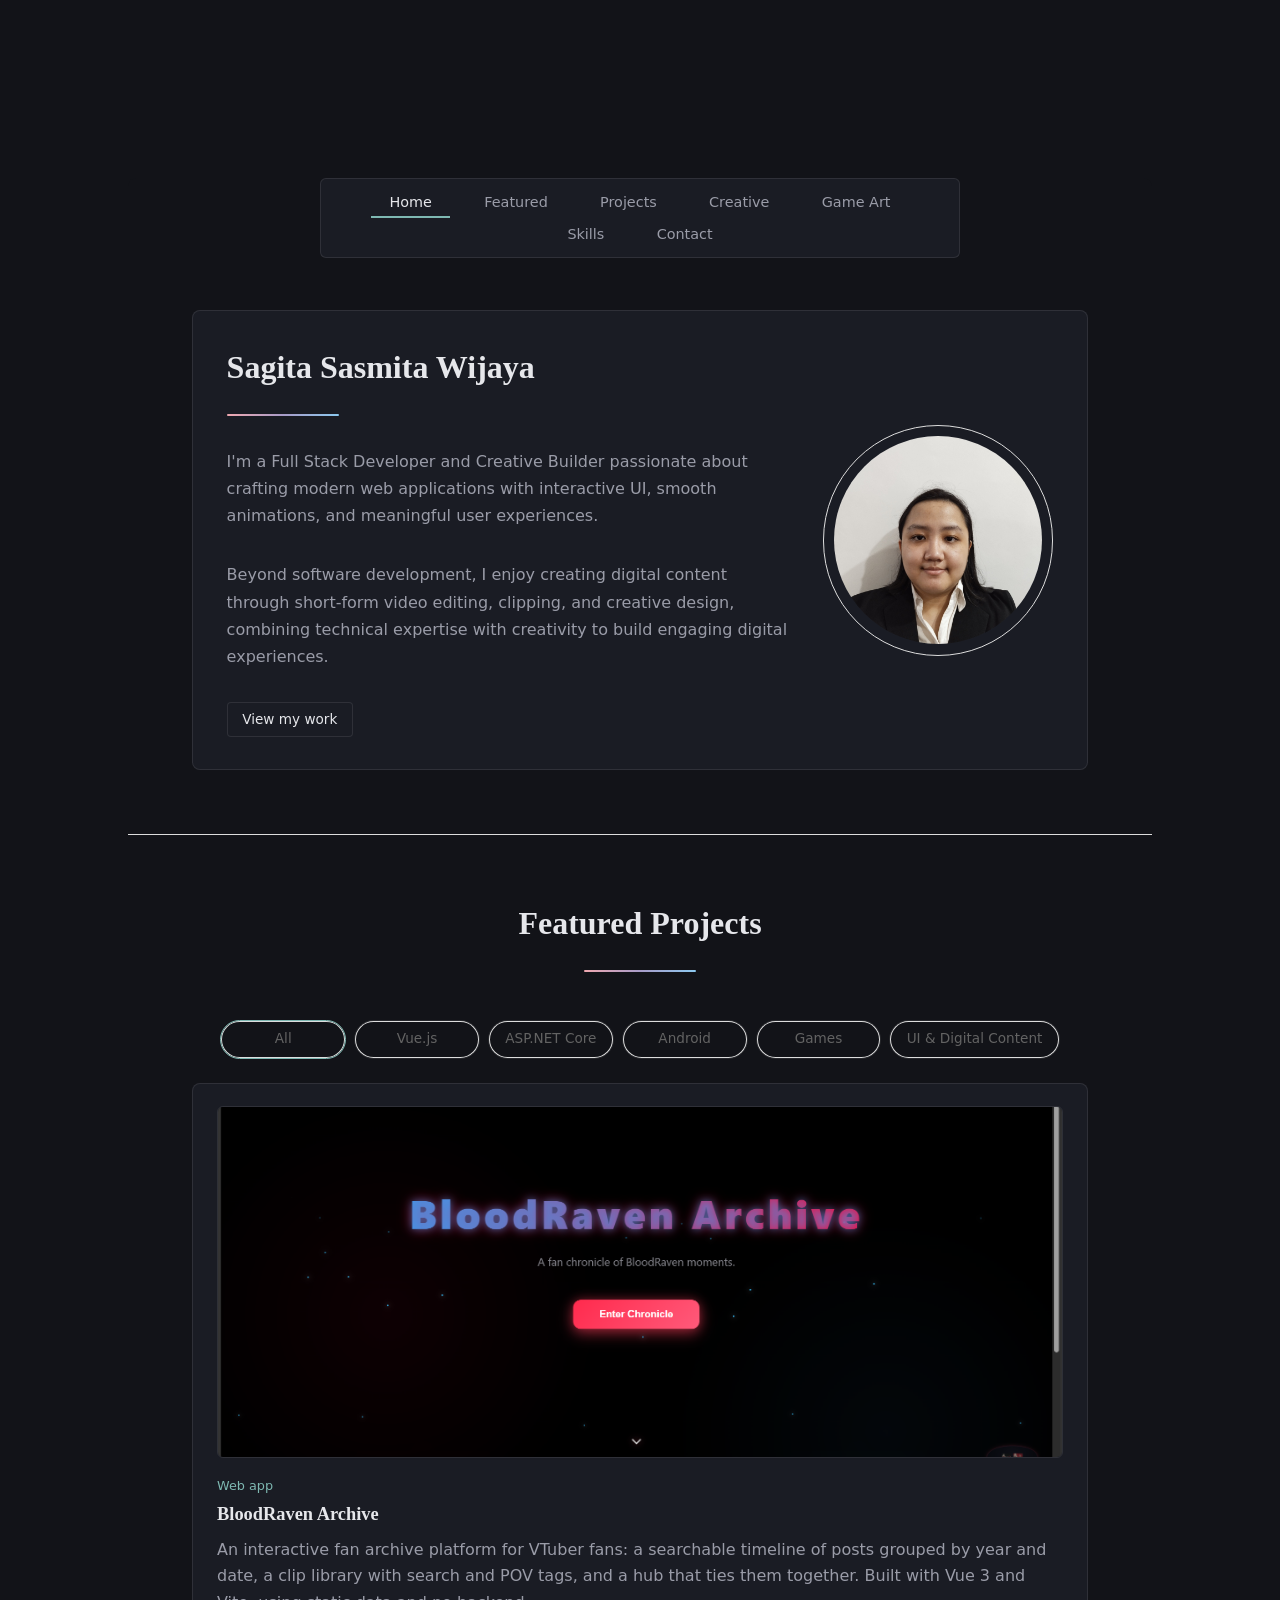
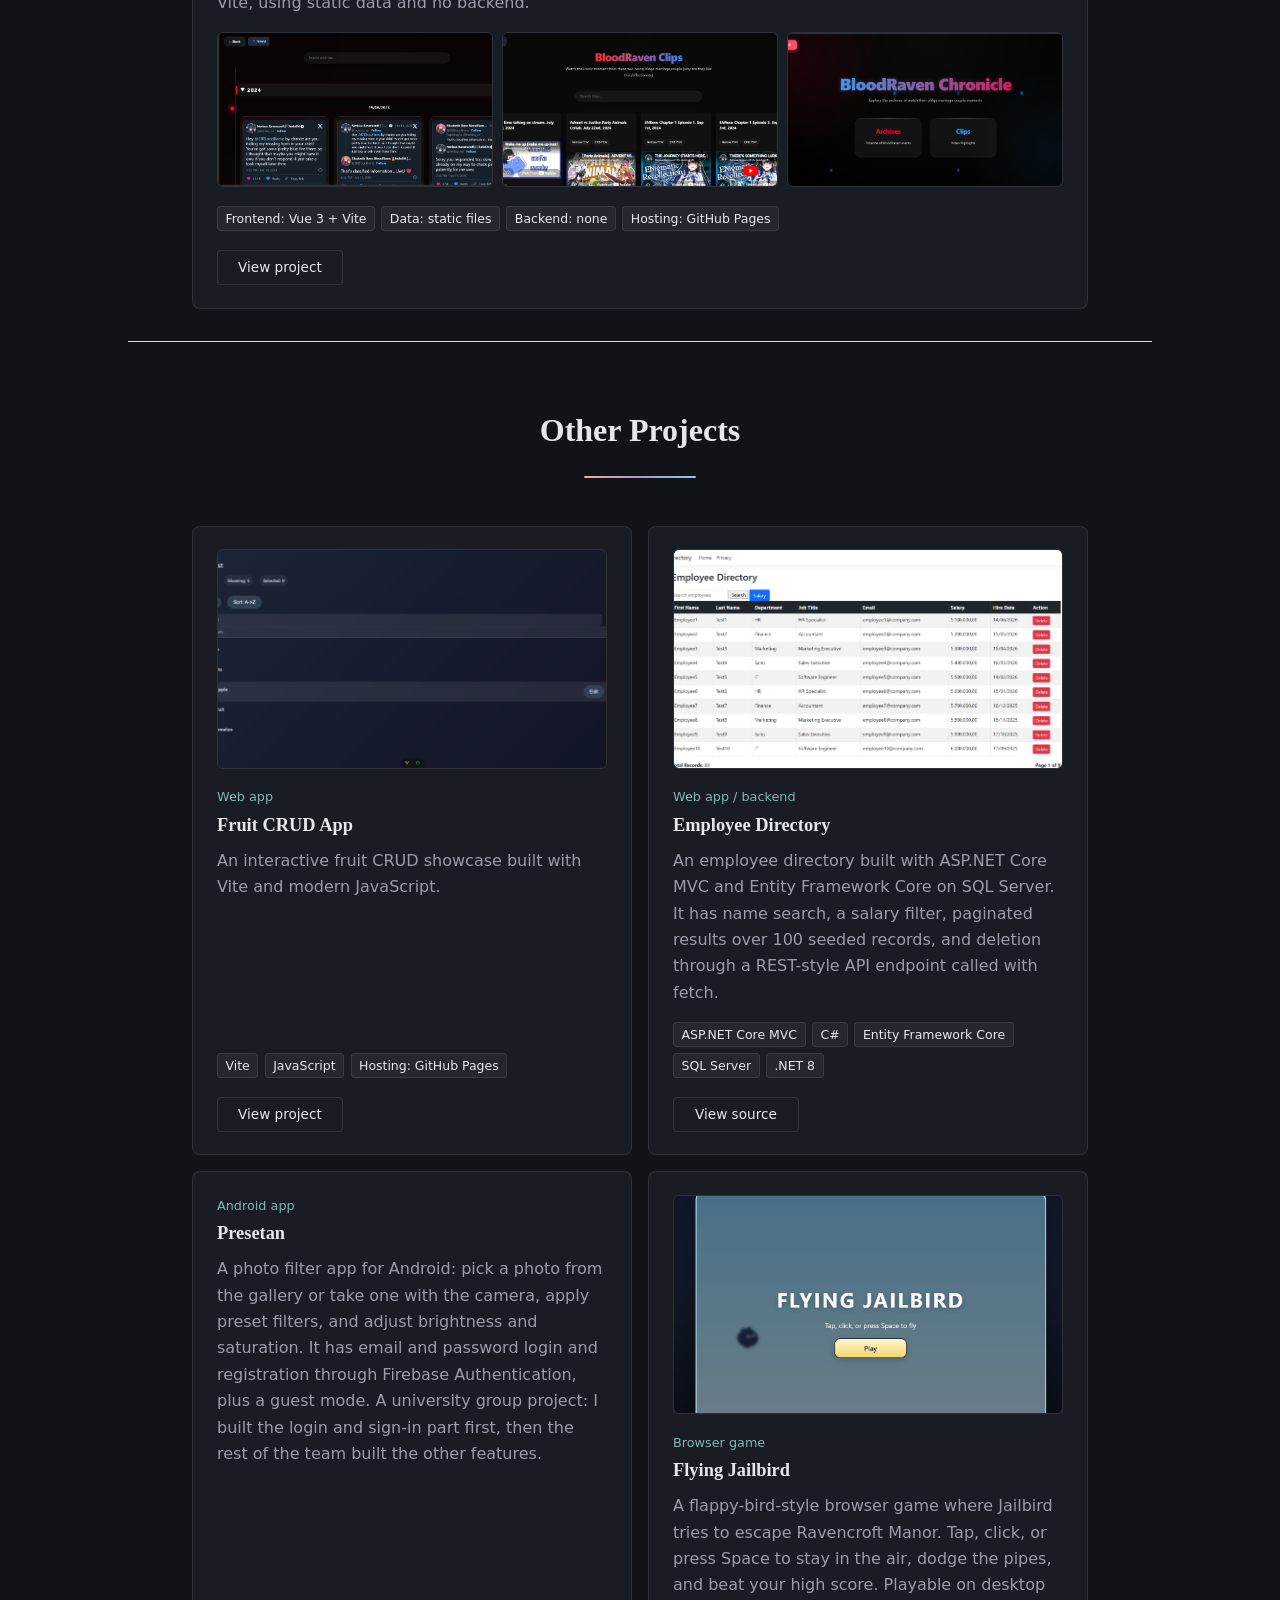
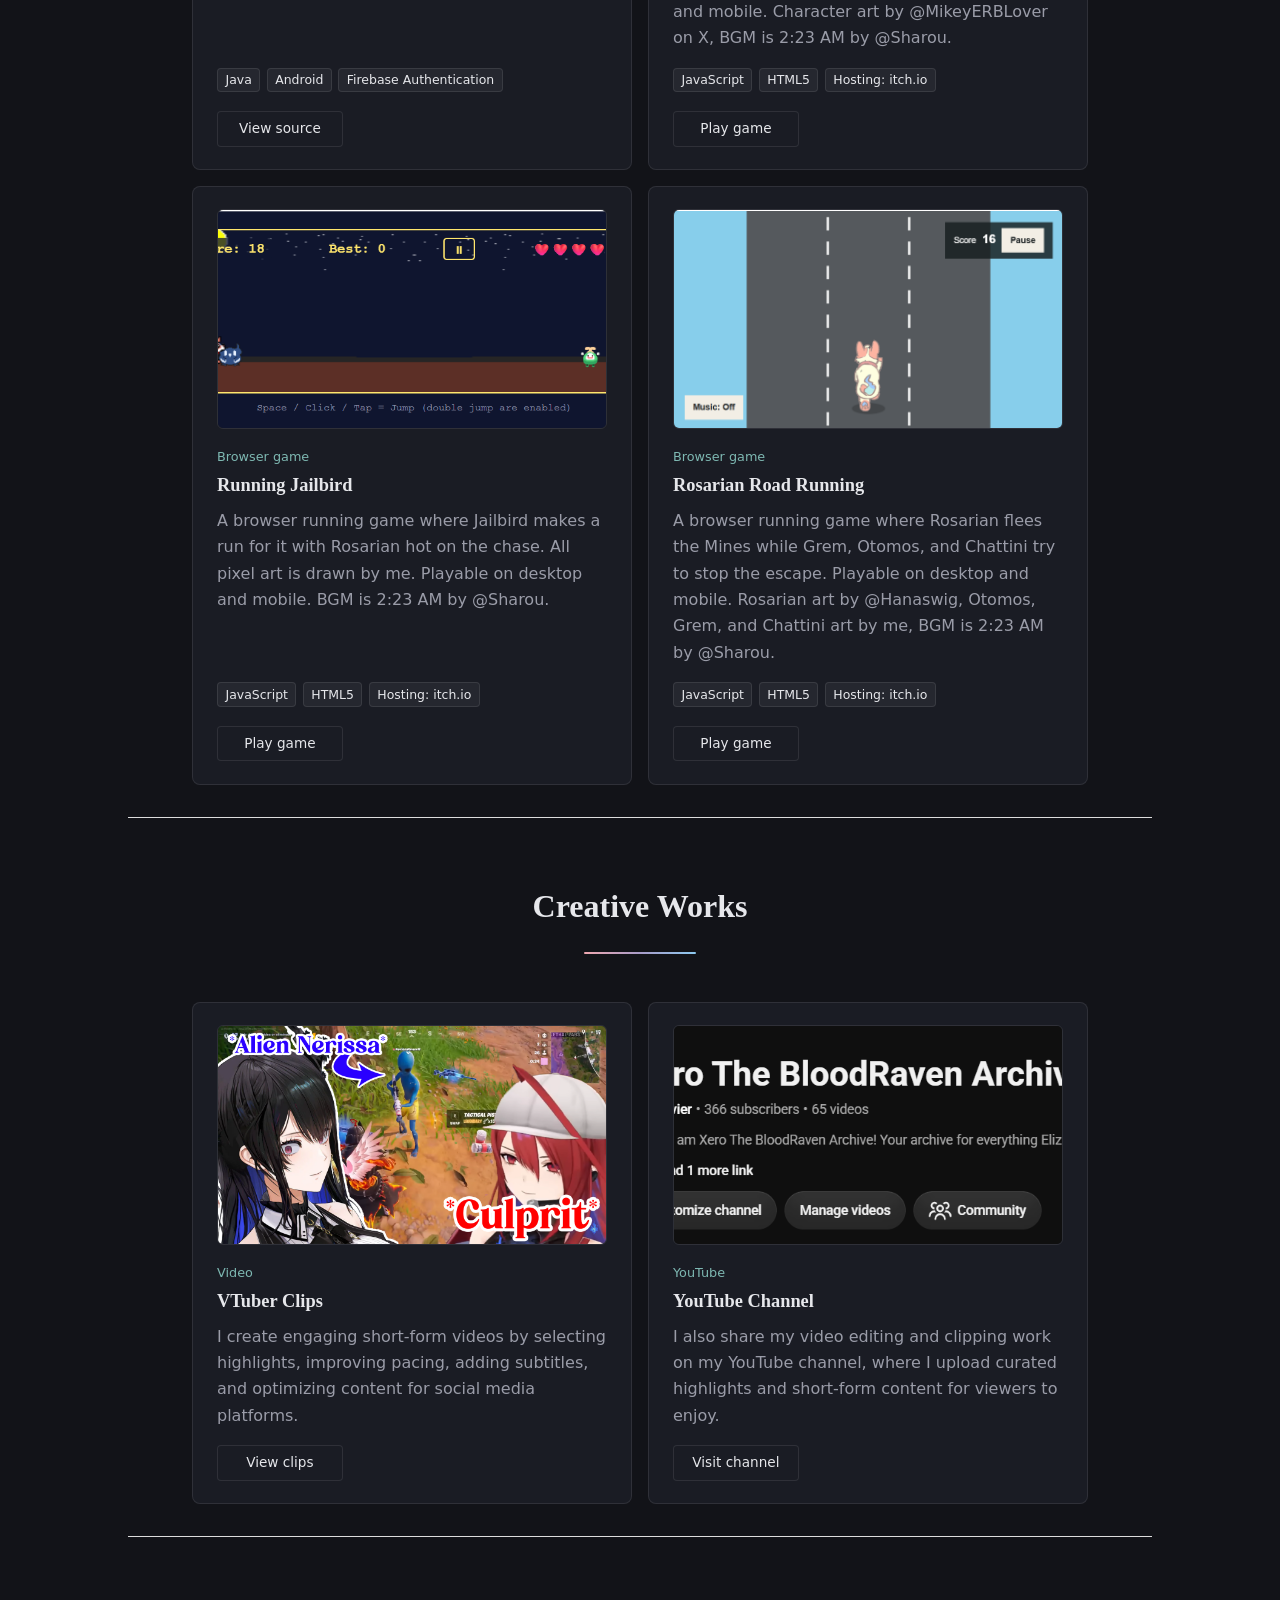
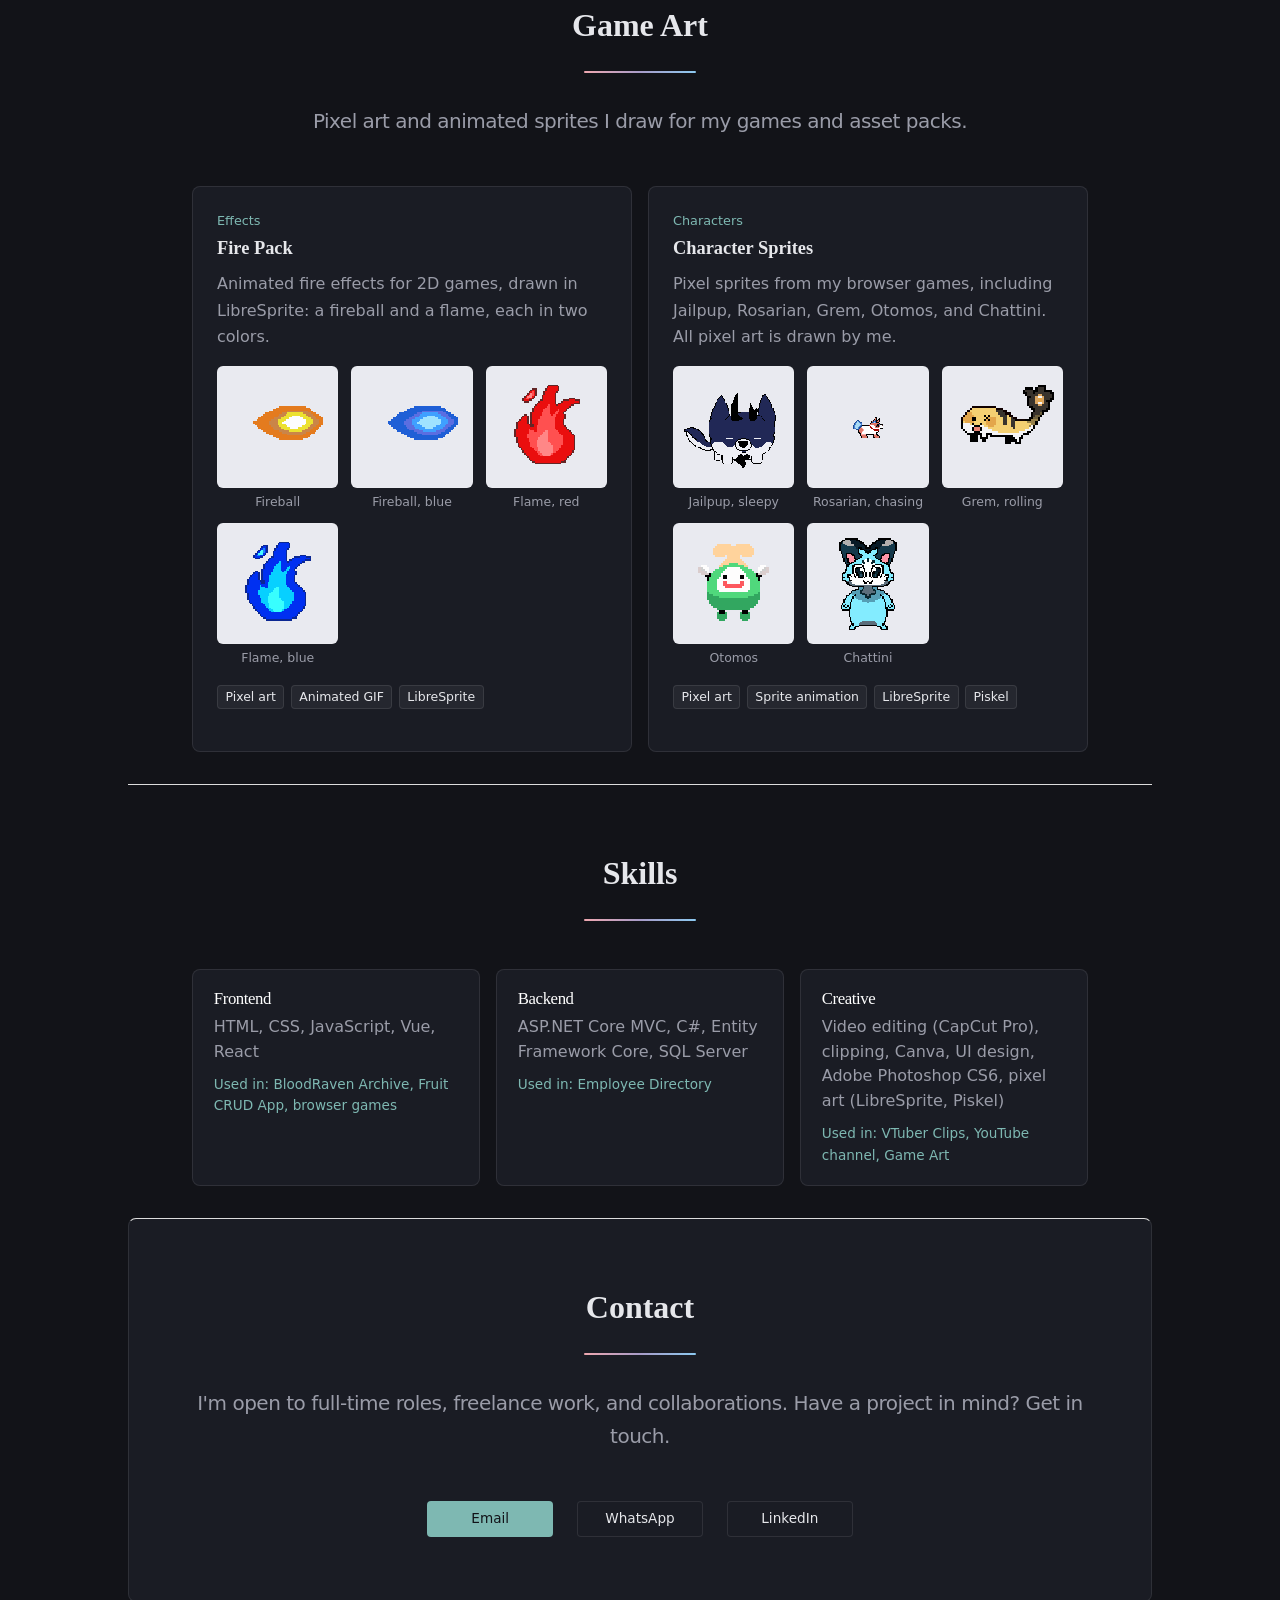
==== index.html @ 2a399abb "Update print statement from 'Hello' to 'Goodbye'" ====
<!DOCTYPE HTML>
<html lang="en">
	<head>
		<title>Sagita Sasmita Wijaya — Portfolio</title>
		<meta charset="utf-8" />
		<meta name="viewport" content="width=device-width, initial-scale=1" />
		<meta name="description" content="Portfolio of Sagita Sasmita Wijaya, full stack developer and video editor." />

		<meta property="og:type" content="website" />
		<meta property="og:title" content="Sagita Sasmita Wijaya — Portfolio" />
		<meta property="og:description" content="Full stack developer and video editor." />
		<meta property="og:image" content="https://xeroedels.github.io/portfolio/images/SagitaSasmitaWijaya.jpg" />
		<meta property="og:url" content="https://xeroedels.github.io/portfolio/" />

		<link rel="stylesheet" href="assets/css/main.css" />
		<link rel="stylesheet" href="assets/css/custom.css" />
		<link rel="icon" href="data:,"/>
		<noscript><link rel="stylesheet" href="assets/css/noscript.css" /></noscript>
	</head>
	<body class="is-preload">

		<div id="wrapper">

			<header id="header" class="alt">
				<h1>Sagita Sasmita Wijaya</h1>
				<p>Welcome to my portfolio.</p>
			</header>

			<nav id="nav">
				<ul>
					<li><a href="#intro" class="active">Home</a></li>
					<li><a href="#first">Featured</a></li>
					<li><a href="#second">Projects</a></li>
					<li><a href="#creative">Creative</a></li>
					<li><a href="#art">Game Art</a></li>
					<li><a href="#skills">Skills</a></li>
					<li><a href="#cta">Contact</a></li>
				</ul>
			</nav>

			<div id="main">

				<section id="intro" class="main">
					<div class="spotlight">
						<div class="content">
							<header class="major">
								<h2>Sagita Sasmita Wijaya</h2>
							</header>
							<p>
								I'm a Full Stack Developer and Creative Builder passionate about crafting modern web applications with interactive UI, smooth animations, and meaningful user experiences.
							</p>
							<p>
								Beyond software development, I enjoy creating digital content through short-form video editing, clipping, and creative design, combining technical expertise with creativity to build engaging digital experiences.
							</p>
							<ul class="actions">
								<li><a href="#first" class="button">View my work</a></li>
							</ul>
						</div>
						<span class="image"><img src="images/SagitaSasmitaWijaya.jpg" alt="Sagita Sasmita Wijaya" /></span>
					</div>
				</section>

				<section id="first" class="main special">
					<header class="major">
						<h2>Featured Projects</h2>
					</header>

					<div class="filter-bar" role="group" aria-label="Filter projects" hidden>
						<button type="button" class="filter-btn is-active" data-filter="all" aria-pressed="true">All</button>
						<button type="button" class="filter-btn" data-filter="vue" aria-pressed="false">Vue.js</button>
						<button type="button" class="filter-btn" data-filter="aspnet" aria-pressed="false">ASP.NET Core</button>
						<button type="button" class="filter-btn" data-filter="android" aria-pressed="false">Android</button>
						<button type="button" class="filter-btn" data-filter="game" aria-pressed="false">Games</button>
						<button type="button" class="filter-btn" data-filter="content" aria-pressed="false">UI &amp; Digital Content</button>
					</div>

					<div class="project-grid project-grid--featured" data-filter-grid>
						<article class="project-card" data-tags="vue content">
							<img class="shot" src="images/bloodraven.png" alt="BloodRaven Archive landing page with the title and an Enter Chronicle button" width="1280" height="720" loading="lazy" onerror="this.hidden=true" />
							<p class="label">Web app</p>
							<h3>BloodRaven Archive</h3>
							<p>
								An interactive fan archive platform for VTuber fans: a searchable timeline of posts grouped by year and date, a clip library with search and POV tags, and a hub that ties them together. Built with Vue 3 and Vite, using static data and no backend.
							</p>
							<div class="shot-gallery">
								<img class="thumb" src="images/bloodraven-timeline.png" style="object-position: left center;" alt="BloodRaven Archive timeline with posts grouped by year and date, a search bar, and a date picker" width="800" height="450" loading="lazy" onerror="this.hidden=true" />
								<img class="thumb" src="images/bloodraven-clips.png" alt="BloodRaven Clips page with a search bar and a grid of clip cards with POV tags" width="800" height="450" loading="lazy" onerror="this.hidden=true" />
								<img class="thumb" src="images/bloodraven-hub.png" alt="BloodRaven Chronicle hub linking to the Archives and Clips sections" width="800" height="450" loading="lazy" onerror="this.hidden=true" />
							</div>
							<ul class="stack" aria-label="Tech stack">
								<li>Frontend: Vue 3 + Vite</li>
								<li>Data: static files</li>
								<li>Backend: none</li>
								<li>Hosting: GitHub Pages</li>
							</ul>
							<ul class="actions">
								<li>
									<a href="https://xeroedels.github.io/bloodravenarchives/#/" class="button" target="_blank" rel="noopener noreferrer">View project</a>
								</li>
							</ul>
						</article>
					</div>
				</section>

				<section id="second" class="main special" data-collapse>
					<header class="major">
						<h2>Other Projects</h2>
					</header>
					<div class="project-grid" data-filter-grid>
						<article class="project-card" data-tags="web">
							<img class="shot" src="images/fruit-crud.png" alt="Screenshot of the Fruit CRUD App" width="1280" height="720" loading="lazy" onerror="this.hidden=true" />
							<p class="label">Web app</p>
							<h3>Fruit CRUD App</h3>
							<p>
								An interactive fruit CRUD showcase built with Vite and modern JavaScript.
							</p>
							<ul class="stack" aria-label="Tech stack">
								<li>Vite</li>
								<li>JavaScript</li>
								<li>Hosting: GitHub Pages</li>
							</ul>
							<ul class="actions">
								<li>
									<a href="https://xeroedels.github.io/fruit-app/" class="button" target="_blank" rel="noopener noreferrer">View project</a>
								</li>
							</ul>
						</article>
						<article class="project-card" data-tags="aspnet">
							<img class="shot" src="images/employee-directory.png" alt="Employee Directory table with a name search, a salary filter, and pagination" width="1280" height="720" loading="lazy" onerror="this.hidden=true" />
							<p class="label">Web app / backend</p>
							<h3>Employee Directory</h3>
							<p>
								An employee directory built with ASP.NET Core MVC and Entity Framework Core on SQL Server. It has name search, a salary filter, paginated results over 100 seeded records, and deletion through a REST-style API endpoint called with fetch.
							</p>
							<ul class="stack" aria-label="Tech stack">
								<li>ASP.NET Core MVC</li>
								<li>C#</li>
								<li>Entity Framework Core</li>
								<li>SQL Server</li>
								<li>.NET 8</li>
							</ul>
							<ul class="actions">
								<li>
									<a href="https://github.com/xeroedels/employee-directory" class="button" target="_blank" rel="noopener noreferrer">View source</a>
								</li>
							</ul>
						</article>
						<article class="project-card" data-tags="android">
							<img class="shot" src="images/presetan.png" alt="Presetan Android app showing a photo with filter presets and adjustment sliders" width="1280" height="720" loading="lazy" onerror="this.hidden=true" />
							<p class="label">Android app</p>
							<h3>Presetan</h3>
							<p>
								A photo filter app for Android: pick a photo from the gallery or take one with the camera, apply preset filters, and adjust brightness and saturation. It has email and password login and registration through Firebase Authentication, plus a guest mode. A university group project: I built the login and sign-in part first, then the rest of the team built the other features.
							</p>
							<ul class="stack" aria-label="Tech stack">
								<li>Java</li>
								<li>Android</li>
								<li>Firebase Authentication</li>
							</ul>
							<ul class="actions">
								<li>
									<a href="https://github.com/xeroedels/Presetan1" class="button" target="_blank" rel="noopener noreferrer">View source</a>
								</li>
							</ul>
						</article>
						<article class="project-card" data-tags="game">
							<img class="shot" src="images/flying-jailbird.png" alt="Screenshot of Flying Jailbird gameplay" width="1280" height="720" loading="lazy" onerror="this.hidden=true" />
							<p class="label">Browser game</p>
							<h3>Flying Jailbird</h3>
							<p>
								A flappy-bird-style browser game where Jailbird tries to escape Ravencroft Manor. Tap, click, or press Space to stay in the air, dodge the pipes, and beat your high score. Playable on desktop and mobile. Character art by @MikeyERBLover on X, BGM is 2:23 AM by @Sharou.
							</p>
							<ul class="stack" aria-label="Tech stack">
								<li>JavaScript</li>
								<li>HTML5</li>
								<li>Hosting: itch.io</li>
							</ul>
							<ul class="actions">
								<li>
									<a href="https://xerovier.itch.io/flying-jailbird" class="button" target="_blank" rel="noopener noreferrer">Play game</a>
								</li>
							</ul>
						</article>
						<article class="project-card" data-tags="game">
							<img class="shot" src="images/running-jailbird.png" alt="Screenshot of Running Jailbird gameplay" width="1280" height="720" loading="lazy" onerror="this.hidden=true" />
							<p class="label">Browser game</p>
							<h3>Running Jailbird</h3>
							<p>
								A browser running game where Jailbird makes a run for it with Rosarian hot on the chase. All pixel art is drawn by me. Playable on desktop and mobile. BGM is 2:23 AM by @Sharou.
							</p>
							<ul class="stack" aria-label="Tech stack">
								<li>JavaScript</li>
								<li>HTML5</li>
								<li>Hosting: itch.io</li>
							</ul>
							<ul class="actions">
								<li>
									<a href="https://xerovier.itch.io/running-jailbird" class="button" target="_blank" rel="noopener noreferrer">Play game</a>
								</li>
							</ul>
						</article>
						<article class="project-card" data-tags="game">
							<img class="shot" src="images/rosarian-road-running.png" alt="Screenshot of Rosarian Road Running gameplay" width="1280" height="720" loading="lazy" onerror="this.hidden=true" />
							<p class="label">Browser game</p>
							<h3>Rosarian Road Running</h3>
							<p>
								A browser running game where Rosarian flees the Mines while Grem, Otomos, and Chattini try to stop the escape. Playable on desktop and mobile. Rosarian art by @Hanaswig, Otomos, Grem, and Chattini art by me, BGM is 2:23 AM by @Sharou.
							</p>
							<ul class="stack" aria-label="Tech stack">
								<li>JavaScript</li>
								<li>HTML5</li>
								<li>Hosting: itch.io</li>
							</ul>
							<ul class="actions">
								<li>
									<a href="https://xerovier.itch.io/rosarian-road-running" class="button" target="_blank" rel="noopener noreferrer">Play game</a>
								</li>
							</ul>
						</article>
					</div>
				</section>

				<section id="creative" class="main special">
					<header class="major">
						<h2>Creative Works</h2>
					</header>
					<div class="project-grid">
						<article class="project-card">
							<img class="shot" src="images/vtuber-clips.png" alt="Thumbnail from one of my VTuber clips" width="1280" height="720" loading="lazy" onerror="this.hidden=true" />
							<p class="label">Video</p>
							<h3>VTuber Clips</h3>
							<p>
								I create engaging short-form videos by selecting highlights, improving pacing, adding subtitles, and optimizing content for social media platforms.
							</p>
							<ul class="actions">
								<li><a href="clips.html" class="button">View clips</a></li>
							</ul>
						</article>
						<article class="project-card">
							<img class="shot" src="images/youtube-channel.png" alt="Screenshot of my YouTube channel" width="1280" height="720" loading="lazy" onerror="this.hidden=true" />
							<p class="label">YouTube</p>
							<h3>YouTube Channel</h3>
							<p>
								I also share my video editing and clipping work on my YouTube channel, where I upload curated highlights and short-form content for viewers to enjoy.
							</p>
							<ul class="actions">
								<li>
									<a href="https://www.youtube.com/@xerovier" class="button" target="_blank" rel="noopener noreferrer">Visit channel</a>
								</li>
							</ul>
						</article>
					</div>
				</section>

				<section id="art" class="main special">
					<header class="major">
						<h2>Game Art</h2>
						<p>Pixel art and animated sprites I draw for my games and asset packs.</p>
					</header>
					<div class="project-grid">
						<article class="project-card">
							<p class="label">Effects</p>
							<h3>Fire Pack</h3>
							<p>
								Animated fire effects for 2D games, drawn in LibreSprite: a fireball and a flame, each in two colors.
							</p>
							<div class="sprite-grid">
								<figure class="sprite">
									<img src="images/Fireball.gif" alt="Animated orange pixel-art fireball" width="64" height="64" loading="lazy" onerror="this.hidden=true" />
									<figcaption>Fireball</figcaption>
								</figure>
								<figure class="sprite">
									<img src="images/Fireball_Blue.gif" alt="Animated blue pixel-art fireball" width="64" height="64" loading="lazy" onerror="this.hidden=true" />
									<figcaption>Fireball, blue</figcaption>
								</figure>
								<figure class="sprite">
									<img src="images/LizFireSpriteRed.gif" alt="Animated red pixel-art flame" width="256" height="256" loading="lazy" onerror="this.hidden=true" />
									<figcaption>Flame, red</figcaption>
								</figure>
								<figure class="sprite">
									<img src="images/LizFireSprite_much_larger.gif" alt="Animated blue pixel-art flame" width="256" height="256" loading="lazy" onerror="this.hidden=true" />
									<figcaption>Flame, blue</figcaption>
								</figure>
							</div>
							<ul class="stack" aria-label="Details">
								<li>Pixel art</li>
								<li>Animated GIF</li>
								<li>LibreSprite</li>
							</ul>
						</article>
						<article class="project-card">
							<p class="label">Characters</p>
							<h3>Character Sprites</h3>
							<p>
								Pixel sprites from my browser games, including Jailpup, Rosarian, Grem, Otomos, and Chattini. All pixel art is drawn by me.
							</p>
							<div class="sprite-grid">
								<figure class="sprite">
									<img src="images/Jailpup_Sleepy_larger_size.gif" alt="Animated pixel-art Jailpup sleeping" width="512" height="512" loading="lazy" onerror="this.hidden=true" />
									<figcaption>Jailpup, sleepy</figcaption>
								</figure>
								<figure class="sprite">
									<img src="images/rosarianchasing.gif" alt="Animated pixel-art Rosarian running in a chase" width="128" height="128" loading="lazy" onerror="this.hidden=true" />
									<figcaption>Rosarian, chasing</figcaption>
								</figure>
								<figure class="sprite">
									<img src="images/gremrolling.gif" alt="Animated pixel-art Grem rolling" width="50" height="50" loading="lazy" onerror="this.hidden=true" />
									<figcaption>Grem, rolling</figcaption>
								</figure>
								<figure class="sprite">
									<img src="images/otomos.png" alt="Pixel-art Otomos sprite" width="50" height="50" loading="lazy" onerror="this.hidden=true" />
									<figcaption>Otomos</figcaption>
								</figure>
								<figure class="sprite">
									<img src="images/chattini.png" alt="Pixel-art Chattini sprite" width="80" height="80" loading="lazy" onerror="this.hidden=true" />
									<figcaption>Chattini</figcaption>
								</figure>
							</div>
							<ul class="stack" aria-label="Details">
								<li>Pixel art</li>
								<li>Sprite animation</li>
								<li>LibreSprite</li>
								<li>Piskel</li>
							</ul>
						</article>
					</div>
				</section>

				<section id="skills" class="main special">
					<header class="major">
						<h2>Skills</h2>
					</header>
					<ul class="statistics">
						<li>
							<strong>Frontend</strong>
							<p>HTML, CSS, JavaScript, Vue, React</p>
							<p class="used-in">Used in: BloodRaven Archive, Fruit CRUD App, browser games</p>
						</li>
						<li>
							<strong>Backend</strong>
							<p>ASP.NET Core MVC, C#, Entity Framework Core, SQL Server</p>
							<p class="used-in">Used in: Employee Directory</p>
						</li>
						<li>
							<strong>Creative</strong>
							<p>Video editing (CapCut Pro), clipping, Canva, UI design, Adobe Photoshop CS6, pixel art (LibreSprite, Piskel)</p>
							<p class="used-in">Used in: VTuber Clips, YouTube channel, Game Art</p>
						</li>
					</ul>
				</section>

				<section id="cta" class="main special">
					<header class="major">
						<h2>Contact</h2>
						<p>I'm open to full-time roles, freelance work, and collaborations. Have a project in mind? Get in touch.</p>
					</header>
					<footer class="major">
						<ul class="actions special">
							<li><a href="mailto:sagitasasmita@gmail.com" class="button primary">Email</a></li>
							<li><a href="https://wa.me/6289628634629" class="button" target="_blank" rel="noopener noreferrer">WhatsApp</a></li>
							<li><a href="https://www.linkedin.com/in/sagita-sasmita-wijaya-62982a235/" class="button" target="_blank" rel="noopener noreferrer">LinkedIn</a></li>
						</ul>
					</footer>
				</section>

			</div>
		</div>

		<script src="assets/js/jquery.min.js"></script>
		<script src="assets/js/jquery.scrollex.min.js"></script>
		<script src="assets/js/jquery.scrolly.min.js"></script>
		<script src="assets/js/browser.min.js"></script>
		<script src="assets/js/breakpoints.min.js"></script>
		<script src="assets/js/util.js"></script>
		<script src="assets/js/main.js"></script>
		<script src="assets/js/filter.js"></script>

	</body>
</html>
---- assets/css/main.css ----
@import url(fontawesome-all.min.css);
@import 'https://fonts.googleapis.com/css?family=Source+Sans+Pro:300,400';

/*
	Stellar by HTML5 UP
	html5up.net | @ajlkn
	Free for personal and commercial use under the CCA 3.0 license (html5up.net/license)
*/

html, body, div, span, applet, object,
iframe, h1, h2, h3, h4, h5, h6, p, blockquote,
pre, a, abbr, acronym, address, big, cite,
code, del, dfn, em, img, ins, kbd, q, s, samp,
small, strike, strong, sub, sup, tt, var, b,
u, i, center, dl, dt, dd, ol, ul, li, fieldset,
form, label, legend, table, caption, tbody,
tfoot, thead, tr, th, td, article, aside,
canvas, details, embed, figure, figcaption,
footer, header, hgroup, menu, nav, output, ruby,
section, summary, time, mark, audio, video {
	margin: 0;
	padding: 0;
	border: 0;
	font-size: 100%;
	font: inherit;
	vertical-align: baseline;}

article, aside, details, figcaption, figure,
footer, header, hgroup, menu, nav, section {
	display: block;}

body {
	line-height: 1;
}

ol, ul {
	list-style: none;
}

blockquote, q {
	quotes: none;
}

	blockquote:before, blockquote:after, q:before, q:after {
		content: '';
		content: none;
	}

table {
	border-collapse: collapse;
	border-spacing: 0;
}

body {
	-webkit-text-size-adjust: none;
}

mark {
	background-color: transparent;
	color: inherit;
}

input::-moz-focus-inner {
	border: 0;
	padding: 0;
}

input, select, textarea {
	-moz-appearance: none;
	-webkit-appearance: none;
	-ms-appearance: none;
	appearance: none;
}

/* Basic */

	@-ms-viewport {
		width: device-width;
	}

	body {
		-ms-overflow-style: scrollbar;
	}

	@media screen and (max-width: 480px) {

		html, body {
			min-width: 320px;
		}

	}

	html {
		box-sizing: border-box;
	}

	*, *:before, *:after {
		box-sizing: inherit;
	}

	body {
		background-color: #935d8c;
		background-image: url("images/overlay.png"), -moz-linear-gradient(45deg, #e37682 15%, #5f4d93 85%);
		background-image: url("images/overlay.png"), -webkit-linear-gradient(45deg, #e37682 15%, #5f4d93 85%);
		background-image: url("images/overlay.png"), -ms-linear-gradient(45deg, #e37682 15%, #5f4d93 85%);
		background-image: url("images/overlay.png"), linear-gradient(45deg, #e37682 15%, #5f4d93 85%);
	}

		body.is-preload *, body.is-preload *:before, body.is-preload *:after {
			-moz-animation: none !important;
			-webkit-animation: none !important;
			-ms-animation: none !important;
			animation: none !important;
			-moz-transition: none !important;
			-webkit-transition: none !important;
			-ms-transition: none !important;
			transition: none !important;
		}

/* Type */

	body {
		background-color: #935d8c;
		color: rgba(255, 255, 255, 0.65);
	}

	body, input, select, textarea {
		font-family: "Source Sans Pro", Helvetica, sans-serif;
		font-size: 17pt;
		font-weight: 300;
		line-height: 1.65;
	}

		@media screen and (max-width: 1680px) {

			body, input, select, textarea {
				font-size: 14pt;
			}

		}

		@media screen and (max-width: 1280px) {

			body, input, select, textarea {
				font-size: 12pt;
			}

		}

		@media screen and (max-width: 360px) {

			body, input, select, textarea {
				font-size: 11pt;
			}

		}

	a {
		-moz-transition: color 0.2s ease, border-bottom 0.2s ease;
		-webkit-transition: color 0.2s ease, border-bottom 0.2s ease;
		-ms-transition: color 0.2s ease, border-bottom 0.2s ease;
		transition: color 0.2s ease, border-bottom 0.2s ease;
		text-decoration: none;
		border-bottom: dotted 1px;
		color: inherit;
	}

		a:hover {
			border-bottom-color: transparent;
		}

	strong, b {
		font-weight: 400;
	}

	em, i {
		font-style: italic;
	}

	p {
		margin: 0 0 2em 0;
	}

		p.content {
			-moz-columns: 20em 2;
			-webkit-columns: 20em 2;
			-ms-columns: 20em 2;
			columns: 20em 2;
			-moz-column-gap: 2em;
			-webkit-column-gap: 2em;
			-ms-column-gap: 2em;
			column-gap: 2em;
			text-align: justify;
		}

	h1, h2, h3, h4, h5, h6 {
		font-weight: 300;
		line-height: 1.5;
		margin: 0 0 0.7em 0;
		letter-spacing: -0.025em;
	}

		h1 a, h2 a, h3 a, h4 a, h5 a, h6 a {
			color: inherit;
			text-decoration: none;
		}

	h1 {
		font-size: 2.5em;
		line-height: 1.2;
	}

	h2 {
		font-size: 1.5em;
	}

	h3 {
		font-size: 1.25em;
	}

	h4 {
		font-size: 1.1em;
	}

	h5 {
		font-size: 0.9em;
	}

	h6 {
		font-size: 0.7em;
	}

	@media screen and (max-width: 736px) {

		h1 {
			font-size: 2em;
		}

	}

	sub {
		font-size: 0.8em;
		position: relative;
		top: 0.5em;
	}

	sup {
		font-size: 0.8em;
		position: relative;
		top: -0.5em;
	}

	blockquote {
		border-left: solid 4px;
		font-style: italic;
		margin: 0 0 2em 0;
		padding: 0.5em 0 0.5em 2em;
	}

	code {
		border-radius: 8px;
		border: solid 1px;
		font-family: "Courier New", monospace;
		font-size: 0.9em;
		margin: 0 0.25em;
		padding: 0.25em 0.65em;
	}

	pre {
		-webkit-overflow-scrolling: touch;
		font-family: "Courier New", monospace;
		font-size: 0.9em;
		margin: 0 0 2em 0;
	}

		pre code {
			display: block;
			line-height: 1.75;
			padding: 1em 1.5em;
			overflow-x: auto;
		}

	hr {
		border: 0;
		border-bottom: solid 1px;
		margin: 2em 0;
	}

		hr.major {
			margin: 3em 0;
		}

	.align-left {
		text-align: left;
	}

	.align-center {
		text-align: center;
	}

	.align-right {
		text-align: right;
	}

	input, select, textarea {
		color: #ffffff;
	}

	a:hover {
		color: #ffffff;
	}

	strong, b {
		color: #ffffff;
	}

	h1, h2, h3, h4, h5, h6 {
		color: #ffffff;
	}

	blockquote {
		border-left-color: rgba(255, 255, 255, 0.35);
	}

	code {
		background: rgba(255, 255, 255, 0.075);
		border-color: rgba(255, 255, 255, 0.35);
	}

	hr {
		border-bottom-color: rgba(255, 255, 255, 0.35);
	}

/* Row */

	.row {
		display: flex;
		flex-wrap: wrap;
		box-sizing: border-box;
		align-items: stretch;
	}

		.row > * {
			box-sizing: border-box;
		}

		.row.gtr-uniform > * > :last-child {
			margin-bottom: 0;
		}

		.row.aln-left {
			justify-content: flex-start;
		}

		.row.aln-center {
			justify-content: center;
		}

		.row.aln-right {
			justify-content: flex-end;
		}

		.row.aln-top {
			align-items: flex-start;
		}

		.row.aln-middle {
			align-items: center;
		}

		.row.aln-bottom {
			align-items: flex-end;
		}

		.row > .imp {
			order: -1;
		}

		.row > .col-1 {
			width: 8.33333%;
		}

		.row > .off-1 {
			margin-left: 8.33333%;
		}

		.row > .col-2 {
			width: 16.66667%;
		}

		.row > .off-2 {
			margin-left: 16.66667%;
		}

		.row > .col-3 {
			width: 25%;
		}

		.row > .off-3 {
			margin-left: 25%;
		}

		.row > .col-4 {
			width: 33.33333%;
		}

		.row > .off-4 {
			margin-left: 33.33333%;
		}

		.row > .col-5 {
			width: 41.66667%;
		}

		.row > .off-5 {
			margin-left: 41.66667%;
		}

		.row > .col-6 {
			width: 50%;
		}

		.row > .off-6 {
			margin-left: 50%;
		}

		.row > .col-7 {
			width: 58.33333%;
		}

		.row > .off-7 {
			margin-left: 58.33333%;
		}

		.row > .col-8 {
			width: 66.66667%;
		}

		.row > .off-8 {
			margin-left: 66.66667%;
		}

		.row > .col-9 {
			width: 75%;
		}

		.row > .off-9 {
			margin-left: 75%;
		}

		.row > .col-10 {
			width: 83.33333%;
		}

		.row > .off-10 {
			margin-left: 83.33333%;
		}

		.row > .col-11 {
			width: 91.66667%;
		}

		.row > .off-11 {
			margin-left: 91.66667%;
		}

		.row > .col-12 {
			width: 100%;
		}

		.row > .off-12 {
			margin-left: 100%;
		}

		.row.gtr-0 {
			margin-top: 0;
			margin-left: 0em;
		}

			.row.gtr-0 > * {
				padding: 0 0 0 0em;
			}

			.row.gtr-0.gtr-uniform {
				margin-top: 0em;
			}

				.row.gtr-0.gtr-uniform > * {
					padding-top: 0em;
				}

		.row.gtr-25 {
			margin-top: 0;
			margin-left: -0.375em;
		}

			.row.gtr-25 > * {
				padding: 0 0 0 0.375em;
			}

			.row.gtr-25.gtr-uniform {
				margin-top: -0.375em;
			}

				.row.gtr-25.gtr-uniform > * {
					padding-top: 0.375em;
				}

		.row.gtr-50 {
			margin-top: 0;
			margin-left: -0.75em;
		}

			.row.gtr-50 > * {
				padding: 0 0 0 0.75em;
			}

			.row.gtr-50.gtr-uniform {
				margin-top: -0.75em;
			}

				.row.gtr-50.gtr-uniform > * {
					padding-top: 0.75em;
				}

		.row {
			margin-top: 0;
			margin-left: -1.5em;
		}

			.row > * {
				padding: 0 0 0 1.5em;
			}

			.row.gtr-uniform {
				margin-top: -1.5em;
			}

				.row.gtr-uniform > * {
					padding-top: 1.5em;
				}

		.row.gtr-150 {
			margin-top: 0;
			margin-left: -2.25em;
		}

			.row.gtr-150 > * {
				padding: 0 0 0 2.25em;
			}

			.row.gtr-150.gtr-uniform {
				margin-top: -2.25em;
			}

				.row.gtr-150.gtr-uniform > * {
					padding-top: 2.25em;
				}

		.row.gtr-200 {
			margin-top: 0;
			margin-left: -3em;
		}

			.row.gtr-200 > * {
				padding: 0 0 0 3em;
			}

			.row.gtr-200.gtr-uniform {
				margin-top: -3em;
			}

				.row.gtr-200.gtr-uniform > * {
					padding-top: 3em;
				}

		@media screen and (max-width: 1680px) {

			.row {
				display: flex;
				flex-wrap: wrap;
				box-sizing: border-box;
				align-items: stretch;
			}

				.row > * {
					box-sizing: border-box;
				}

				.row.gtr-uniform > * > :last-child {
					margin-bottom: 0;
				}

				.row.aln-left {
					justify-content: flex-start;
				}

				.row.aln-center {
					justify-content: center;
				}

				.row.aln-right {
					justify-content: flex-end;
				}

				.row.aln-top {
					align-items: flex-start;
				}

				.row.aln-middle {
					align-items: center;
				}

				.row.aln-bottom {
					align-items: flex-end;
				}

				.row > .imp-xlarge {
					order: -1;
				}

				.row > .col-1-xlarge {
					width: 8.33333%;
				}

				.row > .off-1-xlarge {
					margin-left: 8.33333%;
				}

				.row > .col-2-xlarge {
					width: 16.66667%;
				}

				.row > .off-2-xlarge {
					margin-left: 16.66667%;
				}

				.row > .col-3-xlarge {
					width: 25%;
				}

				.row > .off-3-xlarge {
					margin-left: 25%;
				}

				.row > .col-4-xlarge {
					width: 33.33333%;
				}

				.row > .off-4-xlarge {
					margin-left: 33.33333%;
				}

				.row > .col-5-xlarge {
					width: 41.66667%;
				}

				.row > .off-5-xlarge {
					margin-left: 41.66667%;
				}

				.row > .col-6-xlarge {
					width: 50%;
				}

				.row > .off-6-xlarge {
					margin-left: 50%;
				}

				.row > .col-7-xlarge {
					width: 58.33333%;
				}

				.row > .off-7-xlarge {
					margin-left: 58.33333%;
				}

				.row > .col-8-xlarge {
					width: 66.66667%;
				}

				.row > .off-8-xlarge {
					margin-left: 66.66667%;
				}

				.row > .col-9-xlarge {
					width: 75%;
				}

				.row > .off-9-xlarge {
					margin-left: 75%;
				}

				.row > .col-10-xlarge {
					width: 83.33333%;
				}

				.row > .off-10-xlarge {
					margin-left: 83.33333%;
				}

				.row > .col-11-xlarge {
					width: 91.66667%;
				}

				.row > .off-11-xlarge {
					margin-left: 91.66667%;
				}

				.row > .col-12-xlarge {
					width: 100%;
				}

				.row > .off-12-xlarge {
					margin-left: 100%;
				}

				.row.gtr-0 {
					margin-top: 0;
					margin-left: 0em;
				}

					.row.gtr-0 > * {
						padding: 0 0 0 0em;
					}

					.row.gtr-0.gtr-uniform {
						margin-top: 0em;
					}

						.row.gtr-0.gtr-uniform > * {
							padding-top: 0em;
						}

				.row.gtr-25 {
					margin-top: 0;
					margin-left: -0.375em;
				}

					.row.gtr-25 > * {
						padding: 0 0 0 0.375em;
					}

					.row.gtr-25.gtr-uniform {
						margin-top: -0.375em;
					}

						.row.gtr-25.gtr-uniform > * {
							padding-top: 0.375em;
						}

				.row.gtr-50 {
					margin-top: 0;
					margin-left: -0.75em;
				}

					.row.gtr-50 > * {
						padding: 0 0 0 0.75em;
					}

					.row.gtr-50.gtr-uniform {
						margin-top: -0.75em;
					}

						.row.gtr-50.gtr-uniform > * {
							padding-top: 0.75em;
						}

				.row {
					margin-top: 0;
					margin-left: -1.5em;
				}

					.row > * {
						padding: 0 0 0 1.5em;
					}

					.row.gtr-uniform {
						margin-top: -1.5em;
					}

						.row.gtr-uniform > * {
							padding-top: 1.5em;
						}

				.row.gtr-150 {
					margin-top: 0;
					margin-left: -2.25em;
				}

					.row.gtr-150 > * {
						padding: 0 0 0 2.25em;
					}

					.row.gtr-150.gtr-uniform {
						margin-top: -2.25em;
					}

						.row.gtr-150.gtr-uniform > * {
							padding-top: 2.25em;
						}

				.row.gtr-200 {
					margin-top: 0;
					margin-left: -3em;
				}

					.row.gtr-200 > * {
						padding: 0 0 0 3em;
					}

					.row.gtr-200.gtr-uniform {
						margin-top: -3em;
					}

						.row.gtr-200.gtr-uniform > * {
							padding-top: 3em;
						}

		}

		@media screen and (max-width: 1280px) {

			.row {
				display: flex;
				flex-wrap: wrap;
				box-sizing: border-box;
				align-items: stretch;
			}

				.row > * {
					box-sizing: border-box;
				}

				.row.gtr-uniform > * > :last-child {
					margin-bottom: 0;
				}

				.row.aln-left {
					justify-content: flex-start;
				}

				.row.aln-center {
					justify-content: center;
				}

				.row.aln-right {
					justify-content: flex-end;
				}

				.row.aln-top {
					align-items: flex-start;
				}

				.row.aln-middle {
					align-items: center;
				}

				.row.aln-bottom {
					align-items: flex-end;
				}

				.row > .imp-large {
					order: -1;
				}

				.row > .col-1-large {
					width: 8.33333%;
				}

				.row > .off-1-large {
					margin-left: 8.33333%;
				}

				.row > .col-2-large {
					width: 16.66667%;
				}

				.row > .off-2-large {
					margin-left: 16.66667%;
				}

				.row > .col-3-large {
					width: 25%;
				}

				.row > .off-3-large {
					margin-left: 25%;
				}

				.row > .col-4-large {
					width: 33.33333%;
				}

				.row > .off-4-large {
					margin-left: 33.33333%;
				}

				.row > .col-5-large {
					width: 41.66667%;
				}

				.row > .off-5-large {
					margin-left: 41.66667%;
				}

				.row > .col-6-large {
					width: 50%;
				}

				.row > .off-6-large {
					margin-left: 50%;
				}

				.row > .col-7-large {
					width: 58.33333%;
				}

				.row > .off-7-large {
					margin-left: 58.33333%;
				}

				.row > .col-8-large {
					width: 66.66667%;
				}

				.row > .off-8-large {
					margin-left: 66.66667%;
				}

				.row > .col-9-large {
					width: 75%;
				}

				.row > .off-9-large {
					margin-left: 75%;
				}

				.row > .col-10-large {
					width: 83.33333%;
				}

				.row > .off-10-large {
					margin-left: 83.33333%;
				}

				.row > .col-11-large {
					width: 91.66667%;
				}

				.row > .off-11-large {
					margin-left: 91.66667%;
				}

				.row > .col-12-large {
					width: 100%;
				}

				.row > .off-12-large {
					margin-left: 100%;
				}

				.row.gtr-0 {
					margin-top: 0;
					margin-left: 0em;
				}

					.row.gtr-0 > * {
						padding: 0 0 0 0em;
					}

					.row.gtr-0.gtr-uniform {
						margin-top: 0em;
					}

						.row.gtr-0.gtr-uniform > * {
							padding-top: 0em;
						}

				.row.gtr-25 {
					margin-top: 0;
					margin-left: -0.375em;
				}

					.row.gtr-25 > * {
						padding: 0 0 0 0.375em;
					}

					.row.gtr-25.gtr-uniform {
						margin-top: -0.375em;
					}

						.row.gtr-25.gtr-uniform > * {
							padding-top: 0.375em;
						}

				.row.gtr-50 {
					margin-top: 0;
					margin-left: -0.75em;
				}

					.row.gtr-50 > * {
						padding: 0 0 0 0.75em;
					}

					.row.gtr-50.gtr-uniform {
						margin-top: -0.75em;
					}

						.row.gtr-50.gtr-uniform > * {
							padding-top: 0.75em;
						}

				.row {
					margin-top: 0;
					margin-left: -1.5em;
				}

					.row > * {
						padding: 0 0 0 1.5em;
					}

					.row.gtr-uniform {
						margin-top: -1.5em;
					}

						.row.gtr-uniform > * {
							padding-top: 1.5em;
						}

				.row.gtr-150 {
					margin-top: 0;
					margin-left: -2.25em;
				}

					.row.gtr-150 > * {
						padding: 0 0 0 2.25em;
					}

					.row.gtr-150.gtr-uniform {
						margin-top: -2.25em;
					}

						.row.gtr-150.gtr-uniform > * {
							padding-top: 2.25em;
						}

				.row.gtr-200 {
					margin-top: 0;
					margin-left: -3em;
				}

					.row.gtr-200 > * {
						padding: 0 0 0 3em;
					}

					.row.gtr-200.gtr-uniform {
						margin-top: -3em;
					}

						.row.gtr-200.gtr-uniform > * {
							padding-top: 3em;
						}

		}

		@media screen and (max-width: 980px) {

			.row {
				display: flex;
				flex-wrap: wrap;
				box-sizing: border-box;
				align-items: stretch;
			}

				.row > * {
					box-sizing: border-box;
				}

				.row.gtr-uniform > * > :last-child {
					margin-bottom: 0;
				}

				.row.aln-left {
					justify-content: flex-start;
				}

				.row.aln-center {
					justify-content: center;
				}

				.row.aln-right {
					justify-content: flex-end;
				}

				.row.aln-top {
					align-items: flex-start;
				}

				.row.aln-middle {
					align-items: center;
				}

				.row.aln-bottom {
					align-items: flex-end;
				}

				.row > .imp-medium {
					order: -1;
				}

				.row > .col-1-medium {
					width: 8.33333%;
				}

				.row > .off-1-medium {
					margin-left: 8.33333%;
				}

				.row > .col-2-medium {
					width: 16.66667%;
				}

				.row > .off-2-medium {
					margin-left: 16.66667%;
				}

				.row > .col-3-medium {
					width: 25%;
				}

				.row > .off-3-medium {
					margin-left: 25%;
				}

				.row > .col-4-medium {
					width: 33.33333%;
				}

				.row > .off-4-medium {
					margin-left: 33.33333%;
				}

				.row > .col-5-medium {
					width: 41.66667%;
				}

				.row > .off-5-medium {
					margin-left: 41.66667%;
				}

				.row > .col-6-medium {
					width: 50%;
				}

				.row > .off-6-medium {
					margin-left: 50%;
				}

				.row > .col-7-medium {
					width: 58.33333%;
				}

				.row > .off-7-medium {
					margin-left: 58.33333%;
				}

				.row > .col-8-medium {
					width: 66.66667%;
				}

				.row > .off-8-medium {
					margin-left: 66.66667%;
				}

				.row > .col-9-medium {
					width: 75%;
				}

				.row > .off-9-medium {
					margin-left: 75%;
				}

				.row > .col-10-medium {
					width: 83.33333%;
				}

				.row > .off-10-medium {
					margin-left: 83.33333%;
				}

				.row > .col-11-medium {
					width: 91.66667%;
				}

				.row > .off-11-medium {
					margin-left: 91.66667%;
				}

				.row > .col-12-medium {
					width: 100%;
				}

				.row > .off-12-medium {
					margin-left: 100%;
				}

				.row.gtr-0 {
					margin-top: 0;
					margin-left: 0em;
				}

					.row.gtr-0 > * {
						padding: 0 0 0 0em;
					}

					.row.gtr-0.gtr-uniform {
						margin-top: 0em;
					}

						.row.gtr-0.gtr-uniform > * {
							padding-top: 0em;
						}

				.row.gtr-25 {
					margin-top: 0;
					margin-left: -0.375em;
				}

					.row.gtr-25 > * {
						padding: 0 0 0 0.375em;
					}

					.row.gtr-25.gtr-uniform {
						margin-top: -0.375em;
					}

						.row.gtr-25.gtr-uniform > * {
							padding-top: 0.375em;
						}

				.row.gtr-50 {
					margin-top: 0;
					margin-left: -0.75em;
				}

					.row.gtr-50 > * {
						padding: 0 0 0 0.75em;
					}

					.row.gtr-50.gtr-uniform {
						margin-top: -0.75em;
					}

						.row.gtr-50.gtr-uniform > * {
							padding-top: 0.75em;
						}

				.row {
					margin-top: 0;
					margin-left: -1.5em;
				}

					.row > * {
						padding: 0 0 0 1.5em;
					}

					.row.gtr-uniform {
						margin-top: -1.5em;
					}

						.row.gtr-uniform > * {
							padding-top: 1.5em;
						}

				.row.gtr-150 {
					margin-top: 0;
					margin-left: -2.25em;
				}

					.row.gtr-150 > * {
						padding: 0 0 0 2.25em;
					}

					.row.gtr-150.gtr-uniform {
						margin-top: -2.25em;
					}

						.row.gtr-150.gtr-uniform > * {
							padding-top: 2.25em;
						}

				.row.gtr-200 {
					margin-top: 0;
					margin-left: -3em;
				}

					.row.gtr-200 > * {
						padding: 0 0 0 3em;
					}

					.row.gtr-200.gtr-uniform {
						margin-top: -3em;
					}

						.row.gtr-200.gtr-uniform > * {
							padding-top: 3em;
						}

		}

		@media screen and (max-width: 736px) {

			.row {
				display: flex;
				flex-wrap: wrap;
				box-sizing: border-box;
				align-items: stretch;
			}

				.row > * {
					box-sizing: border-box;
				}

				.row.gtr-uniform > * > :last-child {
					margin-bottom: 0;
				}

				.row.aln-left {
					justify-content: flex-start;
				}

				.row.aln-center {
					justify-content: center;
				}

				.row.aln-right {
					justify-content: flex-end;
				}

				.row.aln-top {
					align-items: flex-start;
				}

				.row.aln-middle {
					align-items: center;
				}

				.row.aln-bottom {
					align-items: flex-end;
				}

				.row > .imp-small {
					order: -1;
				}

				.row > .col-1-small {
					width: 8.33333%;
				}

				.row > .off-1-small {
					margin-left: 8.33333%;
				}

				.row > .col-2-small {
					width: 16.66667%;
				}

				.row > .off-2-small {
					margin-left: 16.66667%;
				}

				.row > .col-3-small {
					width: 25%;
				}

				.row > .off-3-small {
					margin-left: 25%;
				}

				.row > .col-4-small {
					width: 33.33333%;
				}

				.row > .off-4-small {
					margin-left: 33.33333%;
				}

				.row > .col-5-small {
					width: 41.66667%;
				}

				.row > .off-5-small {
					margin-left: 41.66667%;
				}

				.row > .col-6-small {
					width: 50%;
				}

				.row > .off-6-small {
					margin-left: 50%;
				}

				.row > .col-7-small {
					width: 58.33333%;
				}

				.row > .off-7-small {
					margin-left: 58.33333%;
				}

				.row > .col-8-small {
					width: 66.66667%;
				}

				.row > .off-8-small {
					margin-left: 66.66667%;
				}

				.row > .col-9-small {
					width: 75%;
				}

				.row > .off-9-small {
					margin-left: 75%;
				}

				.row > .col-10-small {
					width: 83.33333%;
				}

				.row > .off-10-small {
					margin-left: 83.33333%;
				}

				.row > .col-11-small {
					width: 91.66667%;
				}

				.row > .off-11-small {
					margin-left: 91.66667%;
				}

				.row > .col-12-small {
					width: 100%;
				}

				.row > .off-12-small {
					margin-left: 100%;
				}

				.row.gtr-0 {
					margin-top: 0;
					margin-left: 0em;
				}

					.row.gtr-0 > * {
						padding: 0 0 0 0em;
					}

					.row.gtr-0.gtr-uniform {
						margin-top: 0em;
					}

						.row.gtr-0.gtr-uniform > * {
							padding-top: 0em;
						}

				.row.gtr-25 {
					margin-top: 0;
					margin-left: -0.25em;
				}

					.row.gtr-25 > * {
						padding: 0 0 0 0.25em;
					}

					.row.gtr-25.gtr-uniform {
						margin-top: -0.25em;
					}

						.row.gtr-25.gtr-uniform > * {
							padding-top: 0.25em;
						}

				.row.gtr-50 {
					margin-top: 0;
					margin-left: -0.5em;
				}

					.row.gtr-50 > * {
						padding: 0 0 0 0.5em;
					}

					.row.gtr-50.gtr-uniform {
						margin-top: -0.5em;
					}

						.row.gtr-50.gtr-uniform > * {
							padding-top: 0.5em;
						}

				.row {
					margin-top: 0;
					margin-left: -1em;
				}

					.row > * {
						padding: 0 0 0 1em;
					}

					.row.gtr-uniform {
						margin-top: -1em;
					}

						.row.gtr-uniform > * {
							padding-top: 1em;
						}

				.row.gtr-150 {
					margin-top: 0;
					margin-left: -1.5em;
				}

					.row.gtr-150 > * {
						padding: 0 0 0 1.5em;
					}

					.row.gtr-150.gtr-uniform {
						margin-top: -1.5em;
					}

						.row.gtr-150.gtr-uniform > * {
							padding-top: 1.5em;
						}

				.row.gtr-200 {
					margin-top: 0;
					margin-left: -2em;
				}

					.row.gtr-200 > * {
						padding: 0 0 0 2em;
					}

					.row.gtr-200.gtr-uniform {
						margin-top: -2em;
					}

						.row.gtr-200.gtr-uniform > * {
							padding-top: 2em;
						}

		}

		@media screen and (max-width: 480px) {

			.row {
				display: flex;
				flex-wrap: wrap;
				box-sizing: border-box;
				align-items: stretch;
			}

				.row > * {
					box-sizing: border-box;
				}

				.row.gtr-uniform > * > :last-child {
					margin-bottom: 0;
				}

				.row.aln-left {
					justify-content: flex-start;
				}

				.row.aln-center {
					justify-content: center;
				}

				.row.aln-right {
					justify-content: flex-end;
				}

				.row.aln-top {
					align-items: flex-start;
				}

				.row.aln-middle {
					align-items: center;
				}

				.row.aln-bottom {
					align-items: flex-end;
				}

				.row > .imp-xsmall {
					order: -1;
				}

				.row > .col-1-xsmall {
					width: 8.33333%;
				}

				.row > .off-1-xsmall {
					margin-left: 8.33333%;
				}

				.row > .col-2-xsmall {
					width: 16.66667%;
				}

				.row > .off-2-xsmall {
					margin-left: 16.66667%;
				}

				.row > .col-3-xsmall {
					width: 25%;
				}

				.row > .off-3-xsmall {
					margin-left: 25%;
				}

				.row > .col-4-xsmall {
					width: 33.33333%;
				}

				.row > .off-4-xsmall {
					margin-left: 33.33333%;
				}

				.row > .col-5-xsmall {
					width: 41.66667%;
				}

				.row > .off-5-xsmall {
					margin-left: 41.66667%;
				}

				.row > .col-6-xsmall {
					width: 50%;
				}

				.row > .off-6-xsmall {
					margin-left: 50%;
				}

				.row > .col-7-xsmall {
					width: 58.33333%;
				}

				.row > .off-7-xsmall {
					margin-left: 58.33333%;
				}

				.row > .col-8-xsmall {
					width: 66.66667%;
				}

				.row > .off-8-xsmall {
					margin-left: 66.66667%;
				}

				.row > .col-9-xsmall {
					width: 75%;
				}

				.row > .off-9-xsmall {
					margin-left: 75%;
				}

				.row > .col-10-xsmall {
					width: 83.33333%;
				}

				.row > .off-10-xsmall {
					margin-left: 83.33333%;
				}

				.row > .col-11-xsmall {
					width: 91.66667%;
				}

				.row > .off-11-xsmall {
					margin-left: 91.66667%;
				}

				.row > .col-12-xsmall {
					width: 100%;
				}

				.row > .off-12-xsmall {
					margin-left: 100%;
				}

				.row.gtr-0 {
					margin-top: 0;
					margin-left: 0em;
				}

					.row.gtr-0 > * {
						padding: 0 0 0 0em;
					}

					.row.gtr-0.gtr-uniform {
						margin-top: 0em;
					}

						.row.gtr-0.gtr-uniform > * {
							padding-top: 0em;
						}

				.row.gtr-25 {
					margin-top: 0;
					margin-left: -0.3125em;
				}

					.row.gtr-25 > * {
						padding: 0 0 0 0.3125em;
					}

					.row.gtr-25.gtr-uniform {
						margin-top: -0.3125em;
					}

						.row.gtr-25.gtr-uniform > * {
							padding-top: 0.3125em;
						}

				.row.gtr-50 {
					margin-top: 0;
					margin-left: -0.625em;
				}

					.row.gtr-50 > * {
						padding: 0 0 0 0.625em;
					}

					.row.gtr-50.gtr-uniform {
						margin-top: -0.625em;
					}

						.row.gtr-50.gtr-uniform > * {
							padding-top: 0.625em;
						}

				.row {
					margin-top: 0;
					margin-left: -1.25em;
				}

					.row > * {
						padding: 0 0 0 1.25em;
					}

					.row.gtr-uniform {
						margin-top: -1.25em;
					}

						.row.gtr-uniform > * {
							padding-top: 1.25em;
						}

				.row.gtr-150 {
					margin-top: 0;
					margin-left: -1.875em;
				}

					.row.gtr-150 > * {
						padding: 0 0 0 1.875em;
					}

					.row.gtr-150.gtr-uniform {
						margin-top: -1.875em;
					}

						.row.gtr-150.gtr-uniform > * {
							padding-top: 1.875em;
						}

				.row.gtr-200 {
					margin-top: 0;
					margin-left: -2.5em;
				}

					.row.gtr-200 > * {
						padding: 0 0 0 2.5em;
					}

					.row.gtr-200.gtr-uniform {
						margin-top: -2.5em;
					}

						.row.gtr-200.gtr-uniform > * {
							padding-top: 2.5em;
						}

		}

/* Box */

	.box {
		border-radius: 8px;
		border: solid;
		margin-bottom: 2em;
		padding: 1.5em;
	}

		.box > :last-child,
		.box > :last-child > :last-child,
		.box > :last-child > :last-child > :last-child {
			margin-bottom: 0;
		}

		.box.alt {
			border: 0;
			border-radius: 0;
			padding: 0;
		}

	.box {
		border-color: rgba(255, 255, 255, 0.35);
	}

/* Button */

	input[type="submit"],
	input[type="reset"],
	input[type="button"],
	button,
	.button {
		-moz-appearance: none;
		-webkit-appearance: none;
		-ms-appearance: none;
		appearance: none;
		-moz-transition: background-color 0.2s ease-in-out, color 0.2s ease-in-out;
		-webkit-transition: background-color 0.2s ease-in-out, color 0.2s ease-in-out;
		-ms-transition: background-color 0.2s ease-in-out, color 0.2s ease-in-out;
		transition: background-color 0.2s ease-in-out, color 0.2s ease-in-out;
		border-radius: 8px;
		border: 0;
		cursor: pointer;
		display: inline-block;
		font-weight: 300;
		height: 2.75em;
		line-height: 2.75em;
		min-width: 9.25em;
		padding: 0 1.5em;
		text-align: center;
		text-decoration: none;
		white-space: nowrap;
	}

		input[type="submit"].icon,
		input[type="reset"].icon,
		input[type="button"].icon,
		button.icon,
		.button.icon {
			padding-left: 1.35em;
		}

			input[type="submit"].icon:before,
			input[type="reset"].icon:before,
			input[type="button"].icon:before,
			button.icon:before,
			.button.icon:before {
				margin-right: 0.5em;
			}

		input[type="submit"].fit,
		input[type="reset"].fit,
		input[type="button"].fit,
		button.fit,
		.button.fit {
			width: 100%;
		}

		input[type="submit"].small,
		input[type="reset"].small,
		input[type="button"].small,
		button.small,
		.button.small {
			font-size: 0.8em;
		}

		input[type="submit"].large,
		input[type="reset"].large,
		input[type="button"].large,
		button.large,
		.button.large {
			font-size: 1.35em;
		}

		input[type="submit"].disabled, input[type="submit"]:disabled,
		input[type="reset"].disabled,
		input[type="reset"]:disabled,
		input[type="button"].disabled,
		input[type="button"]:disabled,
		button.disabled,
		button:disabled,
		.button.disabled,
		.button:disabled {
			pointer-events: none;
			opacity: 0.25;
		}

		@media screen and (max-width: 736px) {

			input[type="submit"],
			input[type="reset"],
			input[type="button"],
			button,
			.button {
				min-width: 0;
			}

		}

	input[type="submit"],
	input[type="reset"],
	input[type="button"],
	button,
	.button {
		background-color: transparent;
		box-shadow: inset 0 0 0 1px rgba(255, 255, 255, 0.35);
		color: #ffffff !important;
	}

		input[type="submit"]:hover,
		input[type="reset"]:hover,
		input[type="button"]:hover,
		button:hover,
		.button:hover {
			background-color: rgba(255, 255, 255, 0.075);
		}

		input[type="submit"]:active,
		input[type="reset"]:active,
		input[type="button"]:active,
		button:active,
		.button:active {
			background-color: rgba(255, 255, 255, 0.2);
		}

		input[type="submit"].icon:before,
		input[type="reset"].icon:before,
		input[type="button"].icon:before,
		button.icon:before,
		.button.icon:before {
			color: rgba(255, 255, 255, 0.5);
		}

		input[type="submit"].primary,
		input[type="reset"].primary,
		input[type="button"].primary,
		button.primary,
		.button.primary {
			background-color: #8cc9f0;
			color: #ffffff !important;
			box-shadow: none;
		}

			input[type="submit"].primary:hover,
			input[type="reset"].primary:hover,
			input[type="button"].primary:hover,
			button.primary:hover,
			.button.primary:hover {
				background-color: #9acff2;
			}

			input[type="submit"].primary:active,
			input[type="reset"].primary:active,
			input[type="button"].primary:active,
			button.primary:active,
			.button.primary:active {
				background-color: #7ec3ee;
			}

			input[type="submit"].primary.icon:before,
			input[type="reset"].primary.icon:before,
			input[type="button"].primary.icon:before,
			button.primary.icon:before,
			.button.primary.icon:before {
				color: #ffffff !important;
			}

/* Form */

	form {
		margin: 0 0 2em 0;
	}

	label {
		display: block;
		font-size: 0.9em;
		font-weight: 400;
		margin: 0 0 1em 0;
	}

	input[type="text"],
	input[type="password"],
	input[type="email"],
	select,
	textarea {
		-moz-appearance: none;
		-webkit-appearance: none;
		-ms-appearance: none;
		appearance: none;
		border-radius: 8px;
		border: solid 1px;
		color: inherit;
		display: block;
		outline: 0;
		padding: 0 1em;
		text-decoration: none;
		width: 100%;
	}

		input[type="text"]:invalid,
		input[type="password"]:invalid,
		input[type="email"]:invalid,
		select:invalid,
		textarea:invalid {
			box-shadow: none;
		}

	select {
		background-size: 1.25rem;
		background-repeat: no-repeat;
		background-position: calc(100% - 1rem) center;
		height: 2.75em;
		padding-right: 2.75em;
		text-overflow: ellipsis;
	}

		select:focus::-ms-value {
			background-color: transparent;
		}

		select::-ms-expand {
			display: none;
		}

	input[type="text"],
	input[type="password"],
	input[type="email"],
	select {
		height: 2.75em;
	}

	textarea {
		padding: 0.75em 1em;
	}

	input[type="checkbox"],
	input[type="radio"] {
		-moz-appearance: none;
		-webkit-appearance: none;
		-ms-appearance: none;
		appearance: none;
		display: block;
		float: left;
		margin-right: -2em;
		opacity: 0;
		width: 1em;
		z-index: -1;
	}

		input[type="checkbox"] + label,
		input[type="radio"] + label {
			text-decoration: none;
			cursor: pointer;
			display: inline-block;
			font-size: 1em;
			font-weight: 300;
			padding-left: 2.4em;
			padding-right: 0.75em;
			position: relative;
		}

			input[type="checkbox"] + label:before,
			input[type="radio"] + label:before {
				-moz-osx-font-smoothing: grayscale;
				-webkit-font-smoothing: antialiased;
				display: inline-block;
				font-style: normal;
				font-variant: normal;
				text-rendering: auto;
				line-height: 1;
				text-transform: none !important;
				font-family: 'Font Awesome 5 Free';
				font-weight: 900;
			}

			input[type="checkbox"] + label:before,
			input[type="radio"] + label:before {
				border-radius: 8px;
				border: solid 1px;
				content: '';
				display: inline-block;
				font-size: 0.8em;
				height: 2.0625em;
				left: 0;
				line-height: 2.0625em;
				position: absolute;
				text-align: center;
				top: 0;
				width: 2.0625em;
			}

		input[type="checkbox"]:checked + label:before,
		input[type="radio"]:checked + label:before {
			content: '\f00c';
		}

	input[type="checkbox"] + label:before {
		border-radius: 8px;
	}

	input[type="radio"] + label:before {
		border-radius: 100%;
	}

	::-webkit-input-placeholder {
		opacity: 1.0;
	}

	:-moz-placeholder {
		opacity: 1.0;
	}

	::-moz-placeholder {
		opacity: 1.0;
	}

	:-ms-input-placeholder {
		opacity: 1.0;
	}

	label {
		color: #ffffff;
	}

	input[type="text"],
	input[type="password"],
	input[type="email"],
	select,
	textarea {
		background-color: rgba(255, 255, 255, 0.075);
		border-color: rgba(255, 255, 255, 0.35);
	}

		input[type="text"]:focus,
		input[type="password"]:focus,
		input[type="email"]:focus,
		select:focus,
		textarea:focus {
			border-color: #8cc9f0;
			box-shadow: 0 0 0 1px #8cc9f0;
		}

	select {
		background-image: url("data:image/svg+xml;charset=utf8,%3Csvg xmlns='http://www.w3.org/2000/svg' width='40' height='40' preserveAspectRatio='none' viewBox='0 0 40 40'%3E%3Cpath d='M9.4,12.3l10.4,10.4l10.4-10.4c0.2-0.2,0.5-0.4,0.9-0.4c0.3,0,0.6,0.1,0.9,0.4l3.3,3.3c0.2,0.2,0.4,0.5,0.4,0.9 c0,0.4-0.1,0.6-0.4,0.9L20.7,31.9c-0.2,0.2-0.5,0.4-0.9,0.4c-0.3,0-0.6-0.1-0.9-0.4L4.3,17.3c-0.2-0.2-0.4-0.5-0.4-0.9 c0-0.4,0.1-0.6,0.4-0.9l3.3-3.3c0.2-0.2,0.5-0.4,0.9-0.4S9.1,12.1,9.4,12.3z' fill='rgba(255, 255, 255, 0.35)' /%3E%3C/svg%3E");
	}

		select option {
			color: #ffffff;
			background: #935d8c;
		}

	input[type="checkbox"] + label,
	input[type="radio"] + label {
		color: rgba(255, 255, 255, 0.65);
	}

		input[type="checkbox"] + label:before,
		input[type="radio"] + label:before {
			background: rgba(255, 255, 255, 0.075);
			border-color: rgba(255, 255, 255, 0.35);
		}

	input[type="checkbox"]:checked + label:before,
	input[type="radio"]:checked + label:before {
		background-color: #ffffff;
		border-color: #ffffff;
		color: #935d8c;
	}

	input[type="checkbox"]:focus + label:before,
	input[type="radio"]:focus + label:before {
		border-color: #8cc9f0;
		box-shadow: 0 0 0 1px #8cc9f0;
	}

	::-webkit-input-placeholder {
		color: rgba(255, 255, 255, 0.5) !important;
	}

	:-moz-placeholder {
		color: rgba(255, 255, 255, 0.5) !important;
	}

	::-moz-placeholder {
		color: rgba(255, 255, 255, 0.5) !important;
	}

	:-ms-input-placeholder {
		color: rgba(255, 255, 255, 0.5) !important;
	}

	.formerize-placeholder {
		color: rgba(255, 255, 255, 0.5) !important;
	}

/* Icon */

	.icon {
		text-decoration: none;
		-moz-transition: background-color 0.2s ease-in-out, color 0.2s ease-in-out;
		-webkit-transition: background-color 0.2s ease-in-out, color 0.2s ease-in-out;
		-ms-transition: background-color 0.2s ease-in-out, color 0.2s ease-in-out;
		transition: background-color 0.2s ease-in-out, color 0.2s ease-in-out;
		border-bottom: none;
		position: relative;
	}

		.icon:before {
			-moz-osx-font-smoothing: grayscale;
			-webkit-font-smoothing: antialiased;
			display: inline-block;
			font-style: normal;
			font-variant: normal;
			text-rendering: auto;
			line-height: 1;
			text-transform: none !important;
			font-family: 'Font Awesome 5 Free';
			font-weight: 400;
		}

		.icon > .label {
			display: none;
		}

		.icon:before {
			line-height: solid;
		}

		.icon.solid:before {
			font-weight: 900;
		}

		.icon.brands:before {
			font-family: 'Font Awesome 5 Brands';
		}

		.icon.major {
			border: solid 1px;
			display: inline-block;
			border-radius: 100%;
			padding: 0.65em;
			margin: 0 0 2em 0;
			cursor: default;
		}

			.icon.major:before {
				display: inline-block;
				font-size: 6.25rem;
				width: 2.25em;
				height: 2.25em;
				line-height: 2.2em;
				border-radius: 100%;
				border: solid 1px;
				text-align: center;
			}

		.icon.alt {
			display: inline-block;
			border: solid 1px;
			border-radius: 100%;
		}

			.icon.alt:before {
				display: block;
				font-size: 1.25em;
				width: 2em;
				height: 2em;
				text-align: center;
				line-height: 2em;
			}

		.icon.style1 {
			color: #efa8b0;
		}

		.icon.style2 {
			color: #c79cc8;
		}

		.icon.style3 {
			color: #a89cc8;
		}

		.icon.style4 {
			color: #9bb2e1;
		}

		.icon.style5 {
			color: #8cc9f0;
		}

		@media screen and (max-width: 1680px) {

			.icon.major:before {
				font-size: 5.5rem;
			}

		}

		@media screen and (max-width: 1280px) {

			.icon.major:before {
				font-size: 4.75rem;
			}

		}

		@media screen and (max-width: 736px) {

			.icon.major {
				margin: 0 0 1.5em 0;
				padding: 0.35em;
			}

				.icon.major:before {
					font-size: 3.5rem;
				}

		}

	.icon.major {
		border-color: rgba(255, 255, 255, 0.35);
	}

		.icon.major:before {
			border-color: rgba(255, 255, 255, 0.35);
		}

	.icon.alt {
		border-color: rgba(255, 255, 255, 0.35);
		color: #ffffff;
	}

		.icon.alt:hover {
			background-color: rgba(255, 255, 255, 0.075);
		}

		.icon.alt:active {
			background-color: rgba(255, 255, 255, 0.2);
		}

/* Image */

	.image {
		border-radius: 8px;
		border: 0;
		display: inline-block;
		position: relative;
	}

		.image img {
			border-radius: 8px;
			display: block;
		}

		.image.left, .image.right {
			max-width: 40%;
		}

			.image.left img, .image.right img {
				width: 100%;
			}

		.image.left {
			float: left;
			margin: 0 1.5em 1em 0;
			top: 0.25em;
		}

		.image.right {
			float: right;
			margin: 0 0 1em 1.5em;
			top: 0.25em;
		}

		.image.fit {
			display: block;
			margin: 0 0 2em 0;
			width: 100%;
		}

			.image.fit img {
				width: 100%;
			}

		.image.main {
			display: block;
			margin: 0 0 3em 0;
			width: 100%;
		}

			.image.main img {
				width: 100%;
			}

/* List */

	ol {
		list-style: decimal;
		margin: 0 0 2em 0;
		padding-left: 1.25em;
	}

		ol li {
			padding-left: 0.25em;
		}

	ul {
		list-style: disc;
		margin: 0 0 2em 0;
		padding-left: 1em;
	}

		ul li {
			padding-left: 0.5em;
		}

		ul.alt {
			list-style: none;
			padding-left: 0;
		}

			ul.alt li {
				border-top: solid 1px;
				padding: 0.5em 0;
			}

				ul.alt li:first-child {
					border-top: 0;
					padding-top: 0;
				}

	dl {
		margin: 0 0 2em 0;
	}

		dl dt {
			display: block;
			font-weight: 400;
			margin: 0 0 1em 0;
		}

		dl dd {
			margin-left: 2em;
		}

		dl.alt dt {
			display: block;
			width: 3em;
			margin: 0;
			clear: left;
			float: left;
		}

		dl.alt dd {
			margin: 0 0 0.85em 5.5em;
		}

		dl.alt:after {
			content: '';
			display: block;
			clear: both;
		}

	ul.alt li {
		border-top-color: rgba(255, 255, 255, 0.35);
	}

	dl dt {
		color: #ffffff;
	}

/* Actions */

	ul.actions {
		display: -moz-flex;
		display: -webkit-flex;
		display: -ms-flex;
		display: flex;
		cursor: default;
		list-style: none;
		margin-left: -1em;
		padding-left: 0;
	}

		ul.actions li {
			padding: 0 0 0 1em;
			vertical-align: middle;
		}

		ul.actions.special {
			-moz-justify-content: center;
			-webkit-justify-content: center;
			-ms-justify-content: center;
			justify-content: center;
			width: 100%;
			margin-left: 0;
		}

			ul.actions.special li:first-child {
				padding-left: 0;
			}

		ul.actions.stacked {
			-moz-flex-direction: column;
			-webkit-flex-direction: column;
			-ms-flex-direction: column;
			flex-direction: column;
			margin-left: 0;
		}

			ul.actions.stacked li {
				padding: 1.3em 0 0 0;
			}

				ul.actions.stacked li:first-child {
					padding-top: 0;
				}

		ul.actions.fit {
			width: calc(100% + 1em);
		}

			ul.actions.fit li {
				-moz-flex-grow: 1;
				-webkit-flex-grow: 1;
				-ms-flex-grow: 1;
				flex-grow: 1;
				-moz-flex-shrink: 1;
				-webkit-flex-shrink: 1;
				-ms-flex-shrink: 1;
				flex-shrink: 1;
				width: 100%;
			}

				ul.actions.fit li > * {
					width: 100%;
				}

			ul.actions.fit.stacked {
				width: 100%;
			}

		@media screen and (max-width: 480px) {

			ul.actions:not(.fixed) {
				-moz-flex-direction: column;
				-webkit-flex-direction: column;
				-ms-flex-direction: column;
				flex-direction: column;
				margin-left: 0;
				width: 100% !important;
			}

				ul.actions:not(.fixed) li {
					-moz-flex-grow: 1;
					-webkit-flex-grow: 1;
					-ms-flex-grow: 1;
					flex-grow: 1;
					-moz-flex-shrink: 1;
					-webkit-flex-shrink: 1;
					-ms-flex-shrink: 1;
					flex-shrink: 1;
					padding: 1em 0 0 0;
					text-align: center;
					width: 100%;
				}

					ul.actions:not(.fixed) li > * {
						width: 100%;
					}

					ul.actions:not(.fixed) li:first-child {
						padding-top: 0;
					}

					ul.actions:not(.fixed) li input[type="submit"],
					ul.actions:not(.fixed) li input[type="reset"],
					ul.actions:not(.fixed) li input[type="button"],
					ul.actions:not(.fixed) li button,
					ul.actions:not(.fixed) li .button {
						width: 100%;
					}

						ul.actions:not(.fixed) li input[type="submit"].icon:before,
						ul.actions:not(.fixed) li input[type="reset"].icon:before,
						ul.actions:not(.fixed) li input[type="button"].icon:before,
						ul.actions:not(.fixed) li button.icon:before,
						ul.actions:not(.fixed) li .button.icon:before {
							margin-left: -0.5rem;
						}

		}

/* Icons */

	ul.icons {
		cursor: default;
		list-style: none;
		padding-left: 0;
	}

		ul.icons li {
			display: inline-block;
			padding: 0 0.65em 0 0;
		}

			ul.icons li:last-child {
				padding-right: 0 !important;
			}

/* Section/Article */

	section.special, article.special {
		text-align: center;
	}

	header.major {
		margin-bottom: 3em;
	}

		header.major h2 {
			font-size: 2em;
		}

			header.major h2:after {
				display: block;
				content: '';
				width: 3.25em;
				height: 2px;
				margin: 0.7em 0 1em 0;
				border-radius: 2px;
			}

				section.special header.major h2:after, article.special header.major h2:after {
					margin-left: auto;
					margin-right: auto;
				}

		header.major p {
			font-size: 1.25em;
			letter-spacing: -0.025em;
		}

		header.major.special {
			text-align: center;
		}

			header.major.special h2:after {
				margin-left: auto;
				margin-right: auto;
			}

	footer.major {
		margin-top: 3em;
	}

	@media screen and (max-width: 736px) {

		header.major {
			margin-bottom: 0;
		}

			header.major h2 {
				font-size: 1.5em;
			}

			header.major p {
				font-size: 1em;
				letter-spacing: 0;
			}

				header.major p br {
					display: none;
				}

		footer.major {
			margin-top: 0;
		}

	}

	header.major h2:after {
		background-color: rgba(255, 255, 255, 0.35);
	}

/* Table */

	.table-wrapper {
		-webkit-overflow-scrolling: touch;
		overflow-x: auto;
	}

	table {
		margin: 0 0 2em 0;
		width: 100%;
	}

		table tbody tr {
			border: solid 1px;
			border-left: 0;
			border-right: 0;
		}

		table td {
			padding: 0.75em 0.75em;
		}

		table th {
			font-size: 0.9em;
			font-weight: 400;
			padding: 0 0.75em 0.75em 0.75em;
			text-align: left;
		}

		table thead {
			border-bottom: solid 2px;
		}

		table tfoot {
			border-top: solid 2px;
		}

		table.alt {
			border-collapse: separate;
		}

			table.alt tbody tr td {
				border: solid 1px;
				border-left-width: 0;
				border-top-width: 0;
			}

				table.alt tbody tr td:first-child {
					border-left-width: 1px;
				}

			table.alt tbody tr:first-child td {
				border-top-width: 1px;
			}

			table.alt thead {
				border-bottom: 0;
			}

			table.alt tfoot {
				border-top: 0;
			}

	table tbody tr {
		border-color: rgba(255, 255, 255, 0.35);
	}

		table tbody tr:nth-child(2n + 1) {
			background-color: rgba(255, 255, 255, 0.075);
		}

	table th {
		color: #ffffff;
	}

	table thead {
		border-bottom-color: rgba(255, 255, 255, 0.35);
	}

	table tfoot {
		border-top-color: rgba(255, 255, 255, 0.35);
	}

	table.alt tbody tr td {
		border-color: rgba(255, 255, 255, 0.35);
	}

/* Features */

	.features {
		display: -moz-flex;
		display: -webkit-flex;
		display: -ms-flex;
		display: flex;
		-moz-flex-wrap: wrap;
		-webkit-flex-wrap: wrap;
		-ms-flex-wrap: wrap;
		flex-wrap: wrap;
		-moz-justify-content: center;
		-webkit-justify-content: center;
		-ms-justify-content: center;
		justify-content: center;
		width: calc(100% + 2em);
		margin: 0 0 3em -2em;
		padding: 0;
		list-style: none;
	}

		.features li {
			width: calc(33.33333% - 2em);
			margin-left: 2em;
			margin-top: 3em;
			padding: 0;
		}

			.features li:nth-child(1), .features li:nth-child(2), .features li:nth-child(3) {
				margin-top: 0;
			}

			.features li > :last-child {
				margin-bottom: 0;
			}

		@media screen and (max-width: 980px) {

			.features li {
				width: calc(50% - 2em);
			}

				.features li:nth-child(3) {
					margin-top: 3em;
				}

		}

		@media screen and (max-width: 736px) {

			.features {
				width: 100%;
				margin: 0 0 2em 0;
			}

				.features li {
					width: 100%;
					margin-left: 0;
					margin-top: 2em;
				}

					.features li:nth-child(2), .features li:nth-child(3) {
						margin-top: 2em;
					}

		}

/* Statistics */

	.statistics {
		display: -moz-flex;
		display: -webkit-flex;
		display: -ms-flex;
		display: flex;
		width: 100%;
		margin: 0 0 3em 0;
		padding: 0;
		list-style: none;
		cursor: default;
	}

		.statistics li {
			-moz-flex: 1;
			-webkit-flex: 1;
			-ms-flex: 1;
			flex: 1;
			padding: 1.5em;
			color: #ffffff;
			text-align: center;
		}

			.statistics li.style1 {
				background-color: #efa8b0;
			}

			.statistics li.style2 {
				background-color: #c79cc8;
			}

			.statistics li.style3 {
				background-color: #a89cc8;
			}

			.statistics li.style4 {
				background-color: #9bb2e1;
			}

			.statistics li.style5 {
				background-color: #8cc9f0;
			}

			.statistics li strong, .statistics li b {
				display: block;
				font-size: 2em;
				line-height: 1.1;
				color: inherit !important;
				font-weight: 300;
				letter-spacing: -0.025em;
			}

			.statistics li:first-child {
				border-top-left-radius: 8px;
				border-bottom-left-radius: 8px;
			}

			.statistics li:last-child {
				border-top-right-radius: 8px;
				border-bottom-right-radius: 8px;
			}

			.statistics li .icon {
				display: inline-block;
			}

				.statistics li .icon:before {
					font-size: 2.75rem;
					line-height: 1.3;
				}

		@media screen and (max-width: 980px) {

			.statistics li strong, .statistics li b {
				font-size: 1.5em;
			}

		}

		@media screen and (max-width: 736px) {

			.statistics {
				display: block;
				width: 20em;
				max-width: 100%;
				margin: 0 auto 2em auto;
			}

				.statistics li:first-child {
					border-bottom-left-radius: 0;
					border-top-right-radius: 8px;
				}

				.statistics li:last-child {
					border-top-right-radius: 0;
					border-bottom-left-radius: 8px;
				}

				.statistics li .icon:before {
					font-size: 3.75rem;
				}

				.statistics li strong, .statistics li b {
					font-size: 2.5em;
				}

		}

/* Spotlight */

	.spotlight {
		display: -moz-flex;
		display: -webkit-flex;
		display: -ms-flex;
		display: flex;
		-moz-align-items: center;
		-webkit-align-items: center;
		-ms-align-items: center;
		align-items: center;
		margin: 0 0 2em 0;
	}

		.spotlight .content {
			-moz-flex: 1;
			-webkit-flex: 1;
			-ms-flex: 1;
			flex: 1;
		}

			.spotlight .content > :last-child {
				margin-bottom: 0;
			}

			.spotlight .content header.major {
				margin: 0 0 2em 0;
			}

		.spotlight .image {
			display: inline-block;
			margin-left: 4em;
			padding: 0.65em;
			border-radius: 100%;
			border: solid 1px;
		}

			.spotlight .image img {
				display: block;
				border-radius: 100%;
				width: 16em;
			}

		@media screen and (max-width: 980px) {

			.spotlight {
				-moz-flex-direction: column-reverse;
				-webkit-flex-direction: column-reverse;
				-ms-flex-direction: column-reverse;
				flex-direction: column-reverse;
				text-align: center;
			}

				.spotlight .content {
					-moz-flex: 0 1 auto;
					-webkit-flex: 0 1 auto;
					-ms-flex: 0 1 auto;
					flex: 0 1 auto;
					width: 100%;
				}

					.spotlight .content header.major h2:after {
						margin-left: auto;
						margin-right: auto;
					}

					.spotlight .content .actions {
						-moz-justify-content: center;
						-webkit-justify-content: center;
						-ms-justify-content: center;
						justify-content: center;
						width: calc(100% + 1em);
					}

				.spotlight .image {
					-moz-flex: 0 1 auto;
					-webkit-flex: 0 1 auto;
					-ms-flex: 0 1 auto;
					flex: 0 1 auto;
					margin-left: 0;
					margin-bottom: 2em;
				}

		}

		@media screen and (max-width: 736px) {

			.spotlight .image {
				padding: 0.35em;
			}

				.spotlight .image img {
					width: 12em;
				}

		}

	.spotlight .image {
		border-color: rgba(255, 255, 255, 0.35);
	}

/* Header */

	#header {
		padding: 5em 5em 1em 5em ;
		text-align: center;
	}

		#header h1 {
			margin: 0 0 0.25em 0;
		}

		#header p {
			font-size: 1.25em;
			letter-spacing: -0.025em;
		}

		#header.alt {
			padding: 7em 5em 4em 5em ;
		}

			#header.alt h1 {
				font-size: 3.25em;
			}

			#header.alt > * {
				-moz-transition: opacity 3s ease;
				-webkit-transition: opacity 3s ease;
				-ms-transition: opacity 3s ease;
				transition: opacity 3s ease;
				-moz-transition-delay: 0.5s;
				-webkit-transition-delay: 0.5s;
				-ms-transition-delay: 0.5s;
				transition-delay: 0.5s;
				opacity: 1;
			}

			#header.alt .logo {
				-moz-transition: opacity 1.25s ease, -moz-transform 0.5s ease;
				-webkit-transition: opacity 1.25s ease, -webkit-transform 0.5s ease;
				-ms-transition: opacity 1.25s ease, -ms-transform 0.5s ease;
				transition: opacity 1.25s ease, transform 0.5s ease;
				-moz-transition-delay: 0s;
				-webkit-transition-delay: 0s;
				-ms-transition-delay: 0s;
				transition-delay: 0s;
				display: block;
				margin: 0 0 1.5em 0;
			}

				#header.alt .logo img {
					display: block;
					margin: 0 auto;
					max-width: 75%;
				}

		@media screen and (max-width: 1280px) {

			#header {
				padding: 4em 4em 0.1em 4em ;
			}

				#header.alt {
					padding: 6em 4em 3em 4em ;
				}

		}

		@media screen and (max-width: 980px) {

			#header {
				padding: 4em 3em 0.1em 3em ;
			}

				#header.alt {
					padding: 5em 3em 2em 3em ;
				}

		}

		@media screen and (max-width: 736px) {

			#header {
				padding: 3em 2em 0.1em 2em ;
			}

				#header p {
					font-size: 1em;
					letter-spacing: 0;
				}

					#header p br {
						display: none;
					}

				#header.alt {
					padding: 4em 2em 1em 2em ;
				}

					#header.alt h1 {
						font-size: 2.5em;
					}

		}

		@media screen and (max-width: 480px) {

			#header {
				padding: 3em 1.5em 0.1em 1.5em ;
			}

				#header.alt {
					padding: 4em 1.5em 1em 1.5em ;
				}

		}

		@media screen and (max-width: 360px) {

			#header {
				padding: 2.5em 1em 0.1em 1em ;
			}

				#header.alt {
					padding: 3.5em 1em 0.5em 1em ;
				}

		}

		body.is-preload #header.alt > * {
			opacity: 0;
		}

		body.is-preload #header.alt .logo {
			-moz-transform: scale(0.8) rotate(-30deg);
			-webkit-transform: scale(0.8) rotate(-30deg);
			-ms-transform: scale(0.8) rotate(-30deg);
			transform: scale(0.8) rotate(-30deg);
		}

/* Nav */

	#nav {
		-moz-transition: background-color 0.2s ease, border-top-left-radius 0.2s ease, border-top-right-radius 0.2s ease, padding 0.2s ease;
		-webkit-transition: background-color 0.2s ease, border-top-left-radius 0.2s ease, border-top-right-radius 0.2s ease, padding 0.2s ease;
		-ms-transition: background-color 0.2s ease, border-top-left-radius 0.2s ease, border-top-right-radius 0.2s ease, padding 0.2s ease;
		transition: background-color 0.2s ease, border-top-left-radius 0.2s ease, border-top-right-radius 0.2s ease, padding 0.2s ease;
		background-color: #ffffff;
		color: #636363;
		position: absolute;
		width: 64em;
		max-width: calc(100% - 4em);
		padding: 1em;
		background-color: #f7f7f7;
		border-top-left-radius: 0.25em;
		border-top-right-radius: 0.25em;
		cursor: default;
		text-align: center;
	}

		#nav input, #nav select, #nav textarea {
			color: #636363;
		}

		#nav a:hover {
			color: #636363;
		}

		#nav strong, #nav b {
			color: #636363;
		}

		#nav h1, #nav h2, #nav h3, #nav h4, #nav h5, #nav h6 {
			color: #636363;
		}

		#nav blockquote {
			border-left-color: #dddddd;
		}

		#nav code {
			background: rgba(222, 222, 222, 0.25);
			border-color: #dddddd;
		}

		#nav hr {
			border-bottom-color: #dddddd;
		}

		#nav + #main {
			padding-top: 4.25em;
		}

		#nav ul {
			margin: 0;
			padding: 0;
			list-style: none;
		}

			#nav ul li {
				-moz-transition: margin 0.2s ease;
				-webkit-transition: margin 0.2s ease;
				-ms-transition: margin 0.2s ease;
				transition: margin 0.2s ease;
				display: inline-block;
				margin: 0 0.35em;
				padding: 0;
				vertical-align: middle;
			}

				#nav ul li a {
					-moz-transition: font-size 0.2s ease;
					-webkit-transition: font-size 0.2s ease;
					-ms-transition: font-size 0.2s ease;
					transition: font-size 0.2s ease;
					display: inline-block;
					height: 2.25em;
					line-height: 2.25em;
					padding: 0 1.25em;
					border: 0;
					border-radius: 8px;
					box-shadow: inset 0 0 0 1px transparent;
				}

					#nav ul li a:hover {
						background-color: rgba(222, 222, 222, 0.25);
					}

					#nav ul li a.active {
						background-color: #ffffff;
						box-shadow: none;
					}

		#nav.alt {
			position: fixed;
			top: 0;
			padding: 0.5em 1em;
			background-color: rgba(247, 247, 247, 0.95);
			border-top-left-radius: 0;
			border-top-right-radius: 0;
			z-index: 10000;
		}

			#nav.alt ul li {
				margin: 0 0.175em;
			}

				#nav.alt ul li a {
					font-size: 0.9em;
				}

		@media screen and (max-width: 736px) {

			#nav {
				display: none;
			}

				#nav + #main {
					padding-top: 0;
				}

		}

/* Main */

	#main {
		background-color: #ffffff;
		color: #636363;
		border-radius: 0.25em;
	}

		#main input, #main select, #main textarea {
			color: #636363;
		}

		#main a:hover {
			color: #636363;
		}

		#main strong, #main b {
			color: #636363;
		}

		#main h1, #main h2, #main h3, #main h4, #main h5, #main h6 {
			color: #636363;
		}

		#main blockquote {
			border-left-color: #dddddd;
		}

		#main code {
			background: rgba(222, 222, 222, 0.25);
			border-color: #dddddd;
		}

		#main hr {
			border-bottom-color: #dddddd;
		}

		#main .box {
			border-color: #dddddd;
		}

		#main input[type="submit"],
		#main input[type="reset"],
		#main input[type="button"],
		#main button,
		#main .button {
			background-color: transparent;
			box-shadow: inset 0 0 0 1px #dddddd;
			color: #636363 !important;
		}

			#main input[type="submit"]:hover,
			#main input[type="reset"]:hover,
			#main input[type="button"]:hover,
			#main button:hover,
			#main .button:hover {
				background-color: rgba(222, 222, 222, 0.25);
			}

			#main input[type="submit"]:active,
			#main input[type="reset"]:active,
			#main input[type="button"]:active,
			#main button:active,
			#main .button:active {
				background-color: rgba(222, 222, 222, 0.5);
			}

			#main input[type="submit"].icon:before,
			#main input[type="reset"].icon:before,
			#main input[type="button"].icon:before,
			#main button.icon:before,
			#main .button.icon:before {
				color: rgba(99, 99, 99, 0.25);
			}

			#main input[type="submit"].primary,
			#main input[type="reset"].primary,
			#main input[type="button"].primary,
			#main button.primary,
			#main .button.primary {
				background-color: #8cc9f0;
				color: #ffffff !important;
				box-shadow: none;
			}

				#main input[type="submit"].primary:hover,
				#main input[type="reset"].primary:hover,
				#main input[type="button"].primary:hover,
				#main button.primary:hover,
				#main .button.primary:hover {
					background-color: #9acff2;
				}

				#main input[type="submit"].primary:active,
				#main input[type="reset"].primary:active,
				#main input[type="button"].primary:active,
				#main button.primary:active,
				#main .button.primary:active {
					background-color: #7ec3ee;
				}

				#main input[type="submit"].primary.icon:before,
				#main input[type="reset"].primary.icon:before,
				#main input[type="button"].primary.icon:before,
				#main button.primary.icon:before,
				#main .button.primary.icon:before {
					color: #ffffff !important;
				}

		#main label {
			color: #636363;
		}

		#main input[type="text"],
		#main input[type="password"],
		#main input[type="email"],
		#main select,
		#main textarea {
			background-color: rgba(222, 222, 222, 0.25);
			border-color: #dddddd;
		}

			#main input[type="text"]:focus,
			#main input[type="password"]:focus,
			#main input[type="email"]:focus,
			#main select:focus,
			#main textarea:focus {
				border-color: #8cc9f0;
				box-shadow: 0 0 0 1px #8cc9f0;
			}

		#main select {
			background-image: url("data:image/svg+xml;charset=utf8,%3Csvg xmlns='http://www.w3.org/2000/svg' width='40' height='40' preserveAspectRatio='none' viewBox='0 0 40 40'%3E%3Cpath d='M9.4,12.3l10.4,10.4l10.4-10.4c0.2-0.2,0.5-0.4,0.9-0.4c0.3,0,0.6,0.1,0.9,0.4l3.3,3.3c0.2,0.2,0.4,0.5,0.4,0.9 c0,0.4-0.1,0.6-0.4,0.9L20.7,31.9c-0.2,0.2-0.5,0.4-0.9,0.4c-0.3,0-0.6-0.1-0.9-0.4L4.3,17.3c-0.2-0.2-0.4-0.5-0.4-0.9 c0-0.4,0.1-0.6,0.4-0.9l3.3-3.3c0.2-0.2,0.5-0.4,0.9-0.4S9.1,12.1,9.4,12.3z' fill='%23dddddd' /%3E%3C/svg%3E");
		}

			#main select option {
				color: #636363;
				background: #ffffff;
			}

		#main input[type="checkbox"] + label,
		#main input[type="radio"] + label {
			color: #636363;
		}

			#main input[type="checkbox"] + label:before,
			#main input[type="radio"] + label:before {
				background: rgba(222, 222, 222, 0.25);
				border-color: #dddddd;
			}

		#main input[type="checkbox"]:checked + label:before,
		#main input[type="radio"]:checked + label:before {
			background-color: #636363;
			border-color: #636363;
			color: #ffffff;
		}

		#main input[type="checkbox"]:focus + label:before,
		#main input[type="radio"]:focus + label:before {
			border-color: #8cc9f0;
			box-shadow: 0 0 0 1px #8cc9f0;
		}

		#main ::-webkit-input-placeholder {
			color: rgba(99, 99, 99, 0.25) !important;
		}

		#main :-moz-placeholder {
			color: rgba(99, 99, 99, 0.25) !important;
		}

		#main ::-moz-placeholder {
			color: rgba(99, 99, 99, 0.25) !important;
		}

		#main :-ms-input-placeholder {
			color: rgba(99, 99, 99, 0.25) !important;
		}

		#main .formerize-placeholder {
			color: rgba(99, 99, 99, 0.25) !important;
		}

		#main .icon.major {
			border-color: #dddddd;
		}

			#main .icon.major:before {
				border-color: #dddddd;
			}

		#main .icon.alt {
			border-color: #dddddd;
			color: #636363;
		}

			#main .icon.alt:hover {
				background-color: rgba(222, 222, 222, 0.25);
			}

			#main .icon.alt:active {
				background-color: rgba(222, 222, 222, 0.5);
			}

		#main ul.alt li {
			border-top-color: #dddddd;
		}

		#main dl dt {
			color: #636363;
		}

		#main header.major h2:after {
			background-color: #dddddd;
			background-image: -moz-linear-gradient(90deg, #efa8b0, #a89cc8, #8cc9f0);
			background-image: -webkit-linear-gradient(90deg, #efa8b0, #a89cc8, #8cc9f0);
			background-image: -ms-linear-gradient(90deg, #efa8b0, #a89cc8, #8cc9f0);
			background-image: linear-gradient(90deg, #efa8b0, #a89cc8, #8cc9f0);
		}

		#main table tbody tr {
			border-color: #dddddd;
		}

			#main table tbody tr:nth-child(2n + 1) {
				background-color: rgba(222, 222, 222, 0.25);
			}

		#main table th {
			color: #636363;
		}

		#main table thead {
			border-bottom-color: #dddddd;
		}

		#main table tfoot {
			border-top-color: #dddddd;
		}

		#main table.alt tbody tr td {
			border-color: #dddddd;
		}

		#main .spotlight .image {
			border-color: #dddddd;
		}

		#main > .main {
			padding: 5em 5em 3em 5em ;
			border-top: solid 1px #dddddd;
		}

			#main > .main:first-child {
				border-top: 0;
			}

			#main > .main > .image.main:first-child {
				margin: -5em 0 5em -5em;
				width: calc(100% + 10em);
				border-top-right-radius: 0.25em;
				border-top-left-radius: 0.25em;
				border-bottom-right-radius: 0;
				border-bottom-left-radius: 0;
			}

				#main > .main > .image.main:first-child img {
					border-top-right-radius: 0.25em;
					border-top-left-radius: 0.25em;
					border-bottom-right-radius: 0;
					border-bottom-left-radius: 0;
				}

		@media screen and (max-width: 1280px) {

			#main > .main {
				padding: 4em 4em 2em 4em ;
			}

				#main > .main > .image.main:first-child {
					margin: -4em 0 4em -4em;
					width: calc(100% + 8em);
				}

		}

		@media screen and (max-width: 980px) {

			#main > .main {
				padding: 4em 3em 2em 3em ;
			}

				#main > .main > .image.main:first-child {
					margin: -4em 0 4em -3em;
					width: calc(100% + 6em);
				}

		}

		@media screen and (max-width: 736px) {

			#main > .main {
				padding: 3em 2em 1em 2em ;
			}

				#main > .main > .image.main:first-child {
					margin: -3em 0 2em -2em;
					width: calc(100% + 4em);
				}

		}

		@media screen and (max-width: 480px) {

			#main > .main {
				padding: 3em 1.5em 1em 1.5em ;
			}

				#main > .main > .image.main:first-child {
					margin: -3em 0 1.5em -1.5em;
					width: calc(100% + 3em);
				}

		}

		@media screen and (max-width: 360px) {

			#main {
				border-radius: 0;
			}

				#main > .main {
					padding: 2.5em 1em 0.5em 1em ;
				}

					#main > .main > .image.main:first-child {
						margin: -2.5em 0 1.5em -1em;
						width: calc(100% + 2em);
						border-radius: 0;
					}

						#main > .main > .image.main:first-child img {
							border-radius: 0;
						}

		}

/* Footer */

	#footer {
		display: -moz-flex;
		display: -webkit-flex;
		display: -ms-flex;
		display: flex;
		-moz-flex-wrap: wrap;
		-webkit-flex-wrap: wrap;
		-ms-flex-wrap: wrap;
		flex-wrap: wrap;
		padding: 5em 5em 3em 5em ;
		width: calc(100% + 2em);
		margin: 0 0 3em -2em;
	}

		#footer > * {
			width: calc(50% - 2em);
			margin-left: 2em;
		}

		#footer .copyright {
			width: 100%;
			margin: 2.5em 0 2em 0;
			font-size: 0.8em;
			text-align: center;
		}

		@media screen and (max-width: 1280px) {

			#footer {
				padding: 4em 4em 2em 4em ;
			}

		}

		@media screen and (max-width: 980px) {

			#footer {
				padding: 4em 3em 2em 3em ;
				display: block;
				margin: 0 0 3em 0;
				width: 100%;
			}

				#footer > * {
					width: 100%;
					margin-left: 0;
					margin-bottom: 3em;
				}

				#footer .copyright {
					text-align: left;
				}

		}

		@media screen and (max-width: 736px) {

			#footer {
				padding: 3em 2em 1em 2em ;
			}

		}

		@media screen and (max-width: 480px) {

			#footer {
				padding: 3em 1.5em 1em 1.5em ;
			}

		}

		@media screen and (max-width: 480px) {

			#footer {
				padding: 2.5em 1em 0.5em 1em ;
			}

		}

/* Wrapper */

	#wrapper {
		width: 64em;
		max-width: calc(100% - 4em);
		margin: 0 auto;
	}

		@media screen and (max-width: 480px) {

			#wrapper {
				max-width: calc(100% - 2em);
			}

		}

		@media screen and (max-width: 360px) {

			#wrapper {
				max-width: 100%;
			}

		}

.content {
  transition: all 0.3s ease;
  border-radius: 12px;
  padding: 20px;
}

.content:hover {
  transform: translateY(-8px);
  box-shadow: 0 0 25px rgba(255, 0, 0, 0.4),
              0 0 40px rgba(0, 0, 255, 0.3);
}
.logo img {
  width: 100px !important;
  height: 100px !important;
  border-radius: 50%;
  object-fit: cover;
  display: block;
  margin: 0 auto;
  border: 3px solid rgba(255,255,255,0.3);
}
.logo img:hover {
  box-shadow: 0 0 20px rgba(255, 0, 0, 0.6),
              0 0 30px rgba(0, 0, 255, 0.4);
}
---- assets/css/custom.css ----
:root {
	color-scheme: dark;
	--bg: #121318;
	--panel: #1a1c24;
	--line: rgba(255, 255, 255, 0.09);
	--text: #e6e7eb;
	--muted: #9a9ca8;
	--accent: #7eb8b2;
}

body,
input,
select,
textarea {
	font-family: "Segoe UI", system-ui, sans-serif;
	color: var(--text);
}

body {
	background: var(--bg);
}

h1, h2, h3, h4 {
	font-family: Georgia, "Times New Roman", serif;
	font-weight: 600;
	letter-spacing: 0;
	color: var(--text);
}

a:focus-visible,
.button:focus-visible {
	outline: 2px solid var(--accent);
	outline-offset: 3px;
}

#header {
	background: transparent;
	border: 0;
	text-align: center;
}

#header.alt {
	padding: 3.2em 1.5em 1.4em !important;
}

#header.alt h1 {
	font-size: 2rem !important;
	margin: 0 0 0.25em 0;
}

#header.alt p {
	color: var(--muted);
	font-size: 1rem !important;
	letter-spacing: 0;
}

#header.alt .logo {
	display: none;
}

#nav {
	background: var(--panel) !important;
	border: 1px solid var(--line);
	border-radius: 6px;
	width: auto !important;
	max-width: calc(100% - 2em);
	padding: 0.4em 0.5em !important;
	left: 50%;
	transform: translateX(-50%);
}

#nav.alt {
	background: rgba(18, 19, 24, 0.96) !important;
	border-radius: 6px;
	top: 0.6em;
	width: auto !important;
	max-width: calc(100% - 1.5em);
}

#nav ul li a {
	font-size: 0.9rem;
	letter-spacing: 0;
	text-transform: none;
	color: var(--muted) !important;
	border: 0;
	background: transparent !important;
	box-shadow: none !important;
	border-radius: 4px;
}

#nav ul li a:hover {
	color: var(--text) !important;
	background: transparent !important;
}

#nav ul li a.active {
	color: var(--text) !important;
	background: transparent !important;
	box-shadow: inset 0 -2px 0 var(--accent) !important;
	border-radius: 0;
}

@media screen and (max-width: 736px) {
	#nav {
		display: block !important;
		position: sticky;
		top: 0.4em;
		z-index: 10000;
		width: calc(100% - 1.5em) !important;
		left: auto;
		transform: none;
		margin: 0 auto;
	}

	#nav ul {
		display: flex;
		flex-wrap: wrap;
		justify-content: center;
	}

	#nav ul li {
		margin: 0;
	}

	#nav ul li a {
		font-size: 0.85rem;
		padding: 0 0.8em;
		height: 2.8em;
		line-height: 2.8em;
	}

	#nav + #main {
		padding-top: 1em;
	}
}

#main {
	background: var(--bg) !important;
	color: var(--text);
	box-shadow: none;
	border-radius: 8px;
}

#main h1, #main h2, #main h3, #main h4, #main h5, #main h6,
#main strong, #main b {
	color: var(--text);
}

section.special,
article.special,
#intro.main {
	background: transparent;
}

#intro,
#first,
#second,
#creative,
#art,
#skills,
#cta {
	scroll-margin-top: 5em;
}

header.major h2:after {
	background: var(--accent);
	height: 2px;
	width: 3.5em;
}

header.major p {
	color: var(--muted);
}

.label {
	margin: 0 0 0.35em 0;
	font-size: 0.8rem;
	color: var(--accent);
}

.spotlight {
	background: var(--panel);
	border: 1px solid var(--line);
	border-radius: 8px;
	padding: 2em 2.1em;
	align-items: center;
	gap: 1.25em;
}

.spotlight .content {
	background: transparent !important;
	border: 0 !important;
	padding: 0 !important;
	margin: 0 !important;
	transform: none !important;
	min-width: 0;
}

.spotlight .content:hover {
	transform: none !important;
	border: 0 !important;
}

.spotlight .content header.major {
	margin: 0 0 0.9em 0;
}

.spotlight p {
	color: var(--muted);
	line-height: 1.7;
}

.spotlight .image {
	margin-left: 0.5em;
	flex: 0 0 auto;
	border-color: var(--line);
}

.spotlight .image img {
	width: 13em;
	height: 13em;
	object-fit: cover;
	border-radius: 50%;
}

@media screen and (max-width: 980px) {
	.spotlight {
		padding: 1.5em 1.2em;
	}

	.spotlight .image {
		margin-left: 0;
	}
}

.filter-bar {
	display: flex;
	flex-wrap: wrap;
	justify-content: center;
	gap: 0.5em;
	margin: 0 0 1.5em 0;
}

.filter-btn {
	font: inherit;
	font-size: 0.85rem;
	line-height: 1;
	letter-spacing: 0;
	text-transform: none;
	color: var(--muted);
	background: transparent;
	border: 1px solid var(--line);
	border-radius: 999px;
	padding: 0.85em 1.2em;
	height: auto;
	cursor: pointer;
}

.filter-btn:hover {
	color: var(--text);
}

.filter-btn.is-active {
	color: #121318;
	background: var(--accent);
	border-color: var(--accent);
}

.filter-btn:focus-visible {
	outline: 2px solid var(--accent);
	outline-offset: 3px;
}

.project-grid {
	display: grid;
	grid-template-columns: 1fr 1fr;
	gap: 1em;
	text-align: left;
}

.project-grid--featured {
	grid-template-columns: 1fr;
}

.project-card {
	background: var(--panel);
	border: 1px solid var(--line);
	border-radius: 8px;
	padding: 1.4em 1.5em;
	height: 100%;
	display: flex;
	flex-direction: column;
	align-items: flex-start;
}

.project-card[hidden],
.project-grid[hidden],
#main > section[hidden],
.filter-bar[hidden] {
	display: none !important;
}

.project-card h3 {
	font-size: 1.15rem;
	margin: 0 0 0.45em 0;
}

.project-card p {
	color: var(--muted);
	line-height: 1.65;
	margin-bottom: 1em;
}

.project-card > p:not(.label) {
	flex: 1 1 auto;
}

.project-card .label {
	color: var(--accent);
	margin: 0 0 0.35em 0;
	flex: 0 0 auto;
}

.project-card .actions {
	margin-bottom: 0;
}
.project-card .shot {
	display: block;
	width: 100%;
	height: auto;
	aspect-ratio: 16 / 9;
	object-fit: cover;
	border: 1px solid var(--line);
	border-radius: 6px;
	margin: 0 0 1.1em 0;
}

.project-card .shot[hidden] {
	display: none;
}

.project-grid--featured .shot {
	max-height: 22em;
}

.shot-gallery {
	display: grid;
	grid-template-columns: repeat(3, 1fr);
	gap: 0.6em;
	width: 100%;
	margin: 0 0 1.2em 0;
}

.shot-gallery .thumb {
	display: block;
	width: 100%;
	height: auto;
	aspect-ratio: 16 / 9;
	object-fit: cover;
	border: 1px solid var(--line);
	border-radius: 6px;
}

.shot-gallery .thumb[hidden] {
	display: none;
}

@media screen and (max-width: 736px) {
	.shot-gallery {
		grid-template-columns: 1fr;
	}
}

.sprite-grid {
	display: grid;
	grid-template-columns: repeat(auto-fill, minmax(7rem, 1fr));
	gap: 0.8em;
	width: 100%;
	margin: 0 0 1.2em 0;
}

.sprite {
	margin: 0;
	text-align: center;
}

.sprite img {
	display: block;
	width: 100%;
	height: auto;
	aspect-ratio: 1 / 1;
	object-fit: contain;
	box-sizing: border-box;
	padding: 0.5em;
	background: #e9eaf0;
	border: 1px solid var(--line);
	border-radius: 6px;
	image-rendering: pixelated;
}

.sprite img[hidden] {
	display: none;
}

.sprite figcaption {
	margin-top: 0.45em;
	font-size: 0.78rem;
	line-height: 1.3;
	color: var(--muted);
}

.stack {
	list-style: none;
	margin: 0 0 1.2em 0;
	padding: 0;
	display: flex;
	flex-wrap: wrap;
	gap: 0.4em;
}

.stack li {
	font-size: 0.78rem;
	line-height: 1.4;
	color: var(--text);
	background: rgba(255, 255, 255, 0.05);
	border: 1px solid var(--line);
	border-radius: 4px;
	padding: 0.2em 0.6em;
	margin: 0;
}

@media screen and (max-width: 736px) {
	.project-grid {
		grid-template-columns: 1fr;
	}
}

.button,
#main .button {
	font-family: inherit;
	font-size: 0.85rem;
	letter-spacing: 0;
	text-transform: none;
	border-radius: 4px;
	background: transparent;
	box-shadow: inset 0 0 0 1px var(--line) !important;
	color: var(--text) !important;
	height: 2.6em;
	line-height: 2.6em;
	padding: 0 1.15em;
}

.button:hover,
#main .button:hover {
	background: #22242d !important;
	color: var(--text) !important;
}

.button.primary,
#main .button.primary {
	background: var(--accent) !important;
	box-shadow: none !important;
	color: #121318 !important;
}

.button.primary:hover,
#main .button.primary:hover {
	background: #93c7c1 !important;
	color: #121318 !important;
}

.statistics {
	display: grid;
	grid-template-columns: 1fr 1fr 1fr;
	gap: 1em;
	margin: 0;
	padding: 0;
	list-style: none;
}

.statistics li {
	background: var(--panel);
	border: 1px solid var(--line);
	border-radius: 8px;
	padding: 1.2em 1.3em;
	text-align: left;
}

.statistics li strong {
	display: block;
	font-family: Georgia, "Times New Roman", serif;
	font-size: 1.05rem;
	color: var(--text);
	margin-bottom: 0.4em;
}

.statistics li p {
	margin: 0;
	color: var(--muted);
	line-height: 1.55;
}

.statistics li p.used-in {
	margin-top: 0.7em;
	font-size: 0.85rem;
	color: var(--accent);
}

@media screen and (max-width: 980px) {
	.statistics {
		grid-template-columns: 1fr;
	}
}

#cta {
	background: var(--panel);
	border: 1px solid var(--line);
	border-radius: 8px;
}

#cta .actions.special {
	display: flex;
	flex-wrap: wrap;
	justify-content: center;
	gap: 0.5em;
}

@media (prefers-reduced-motion: reduce) {
	* {
		transition: none !important;
		animation: none !important;
	}
}
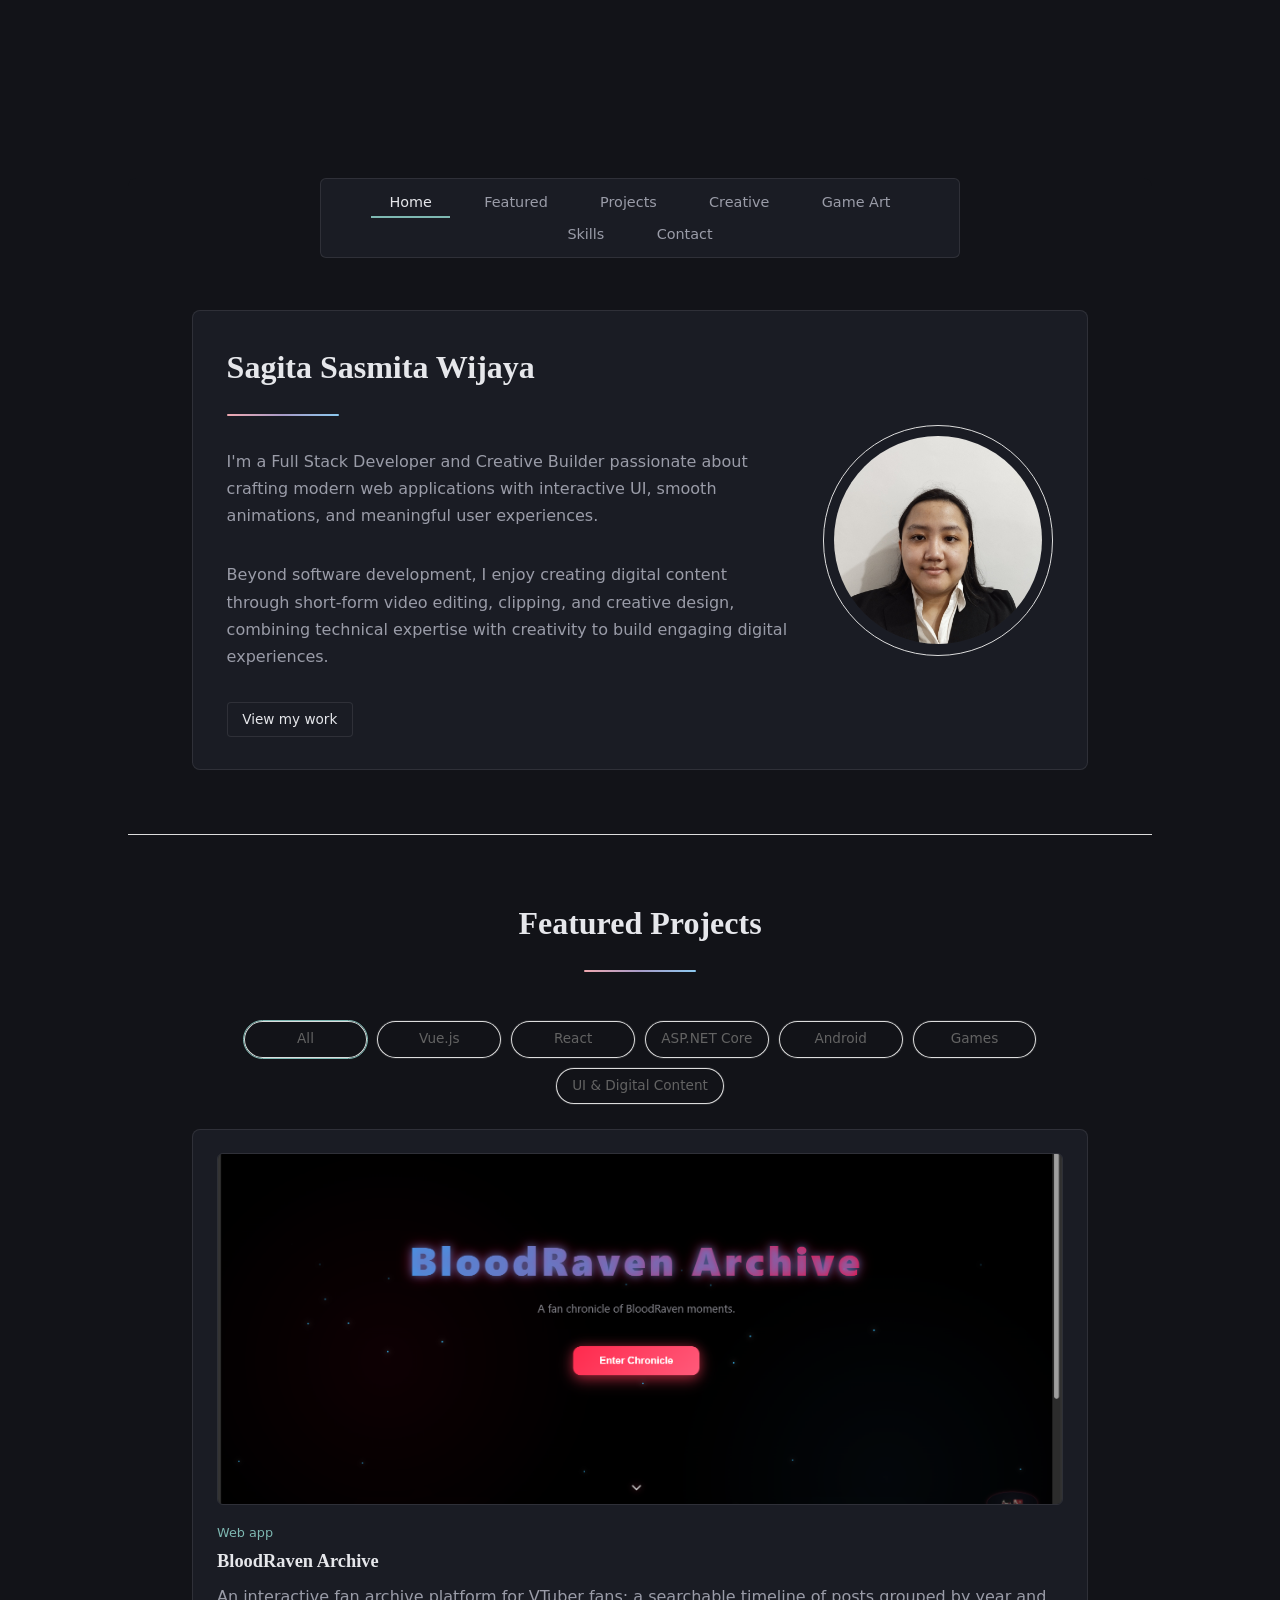
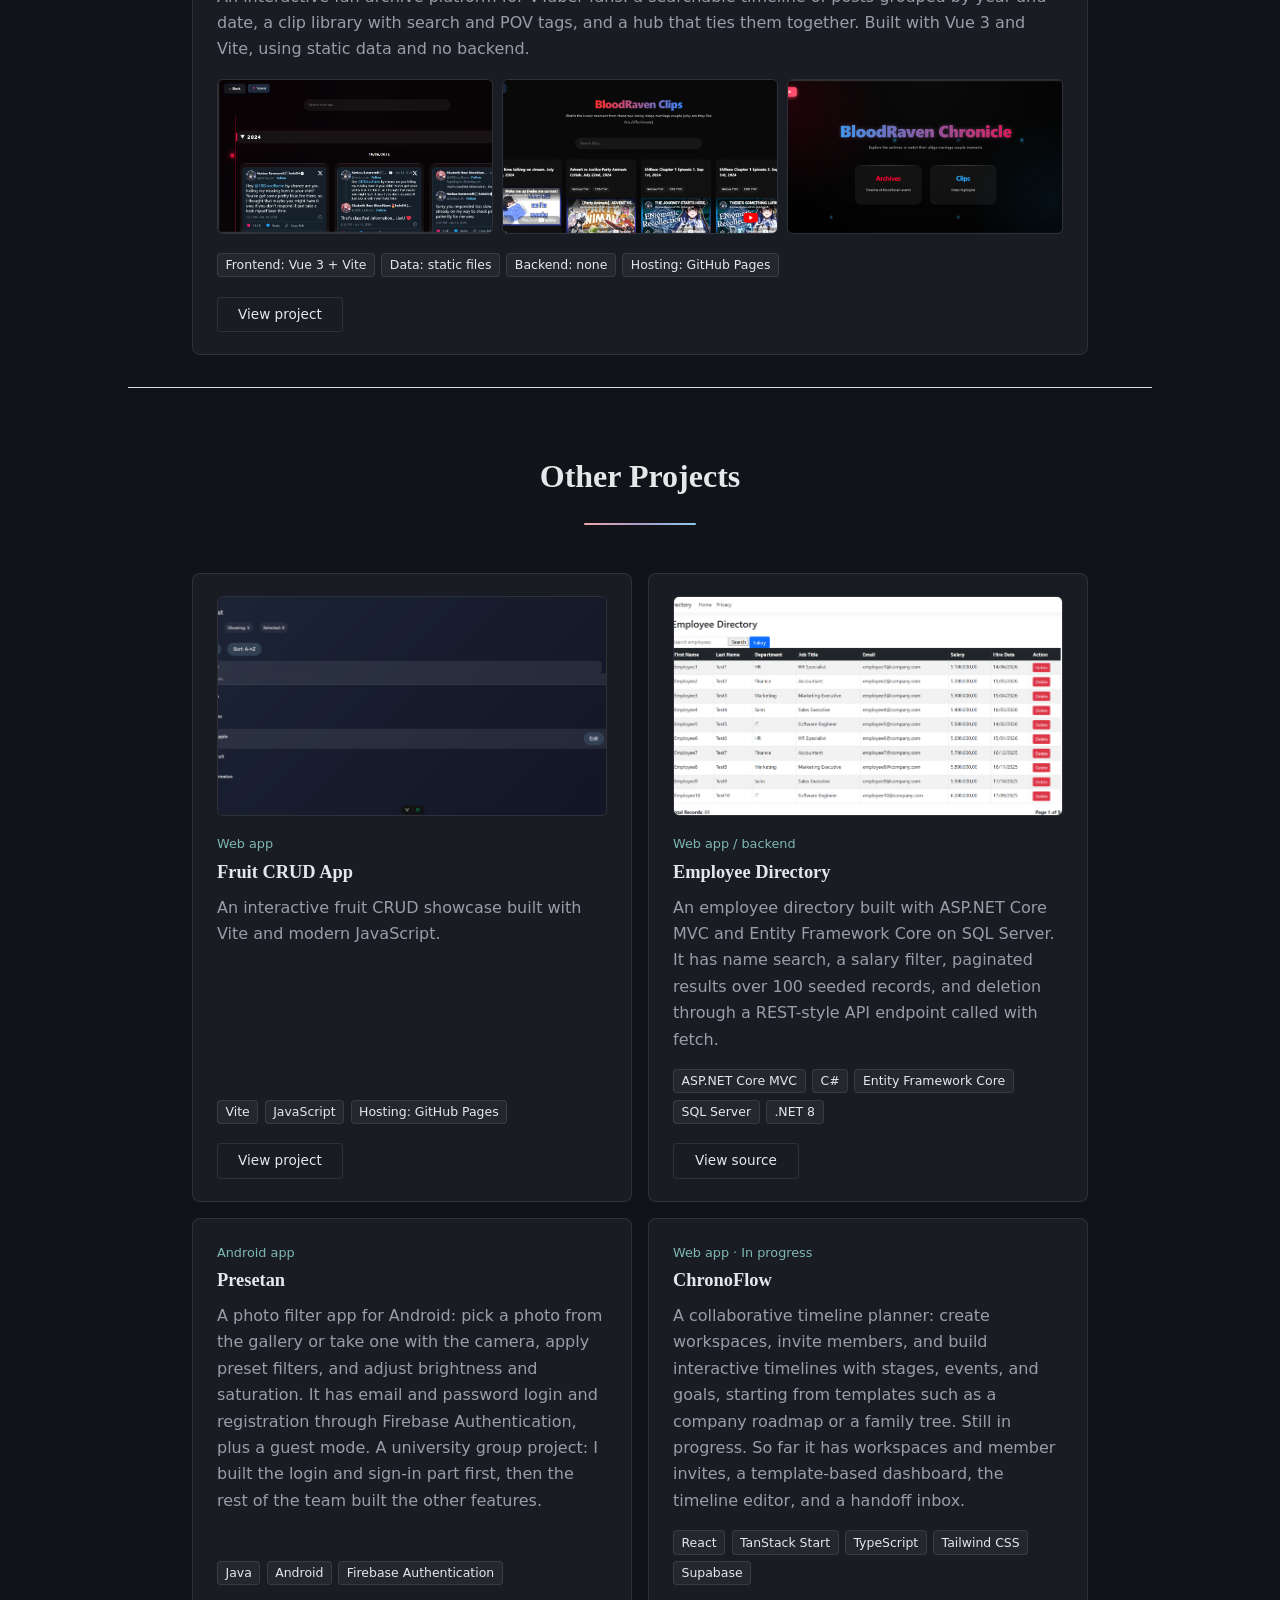
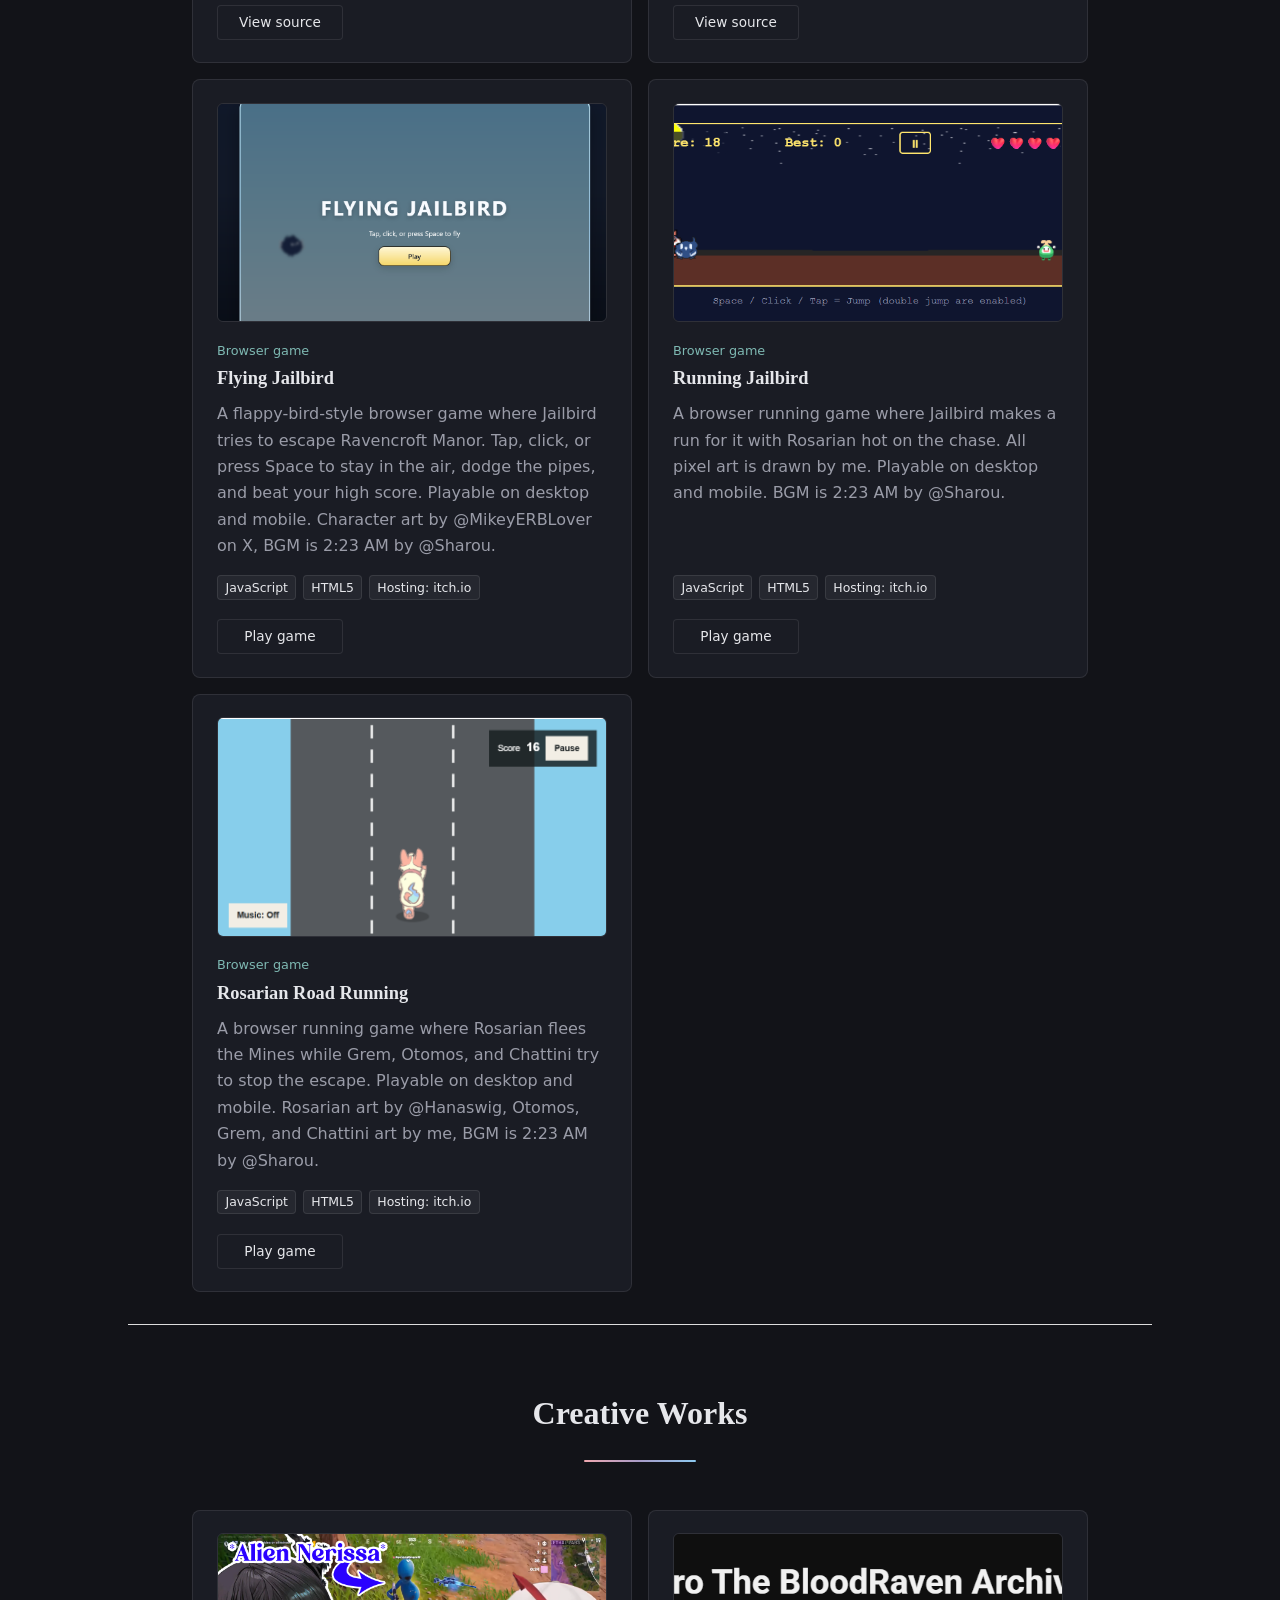
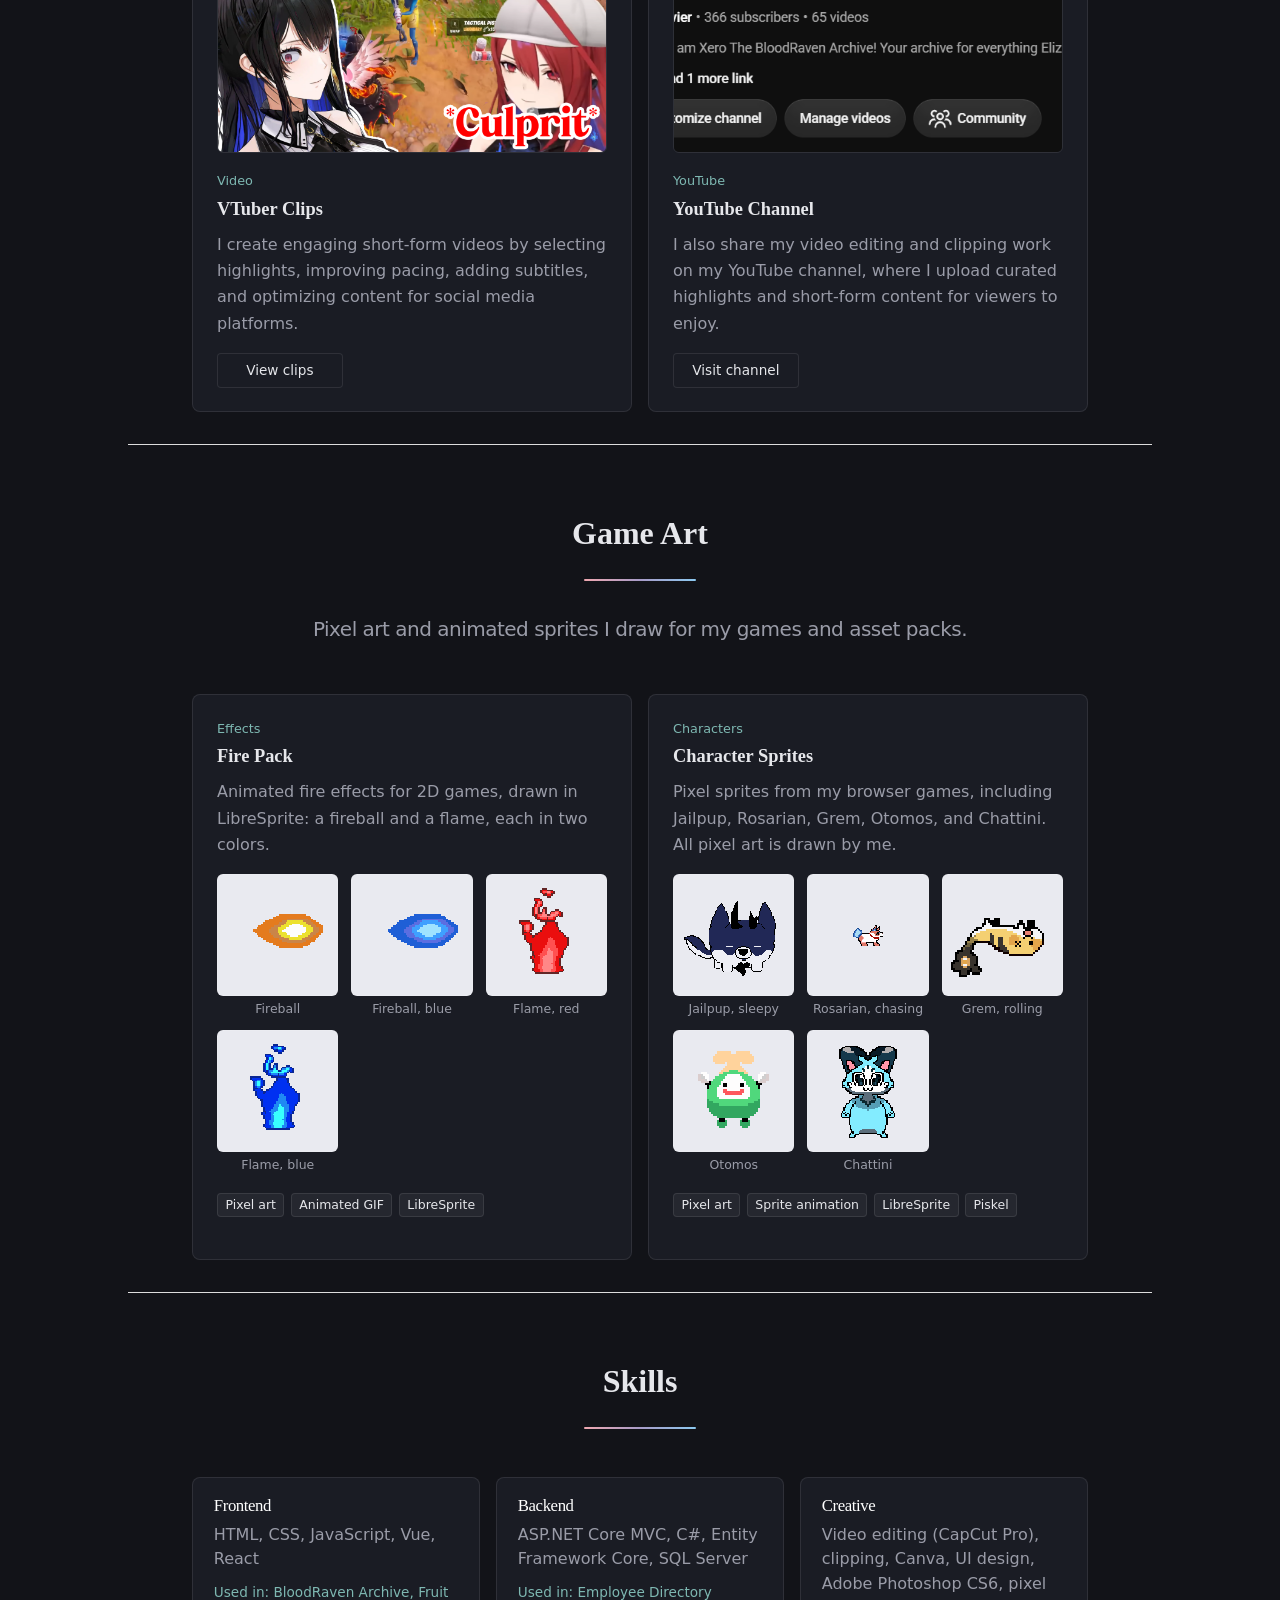
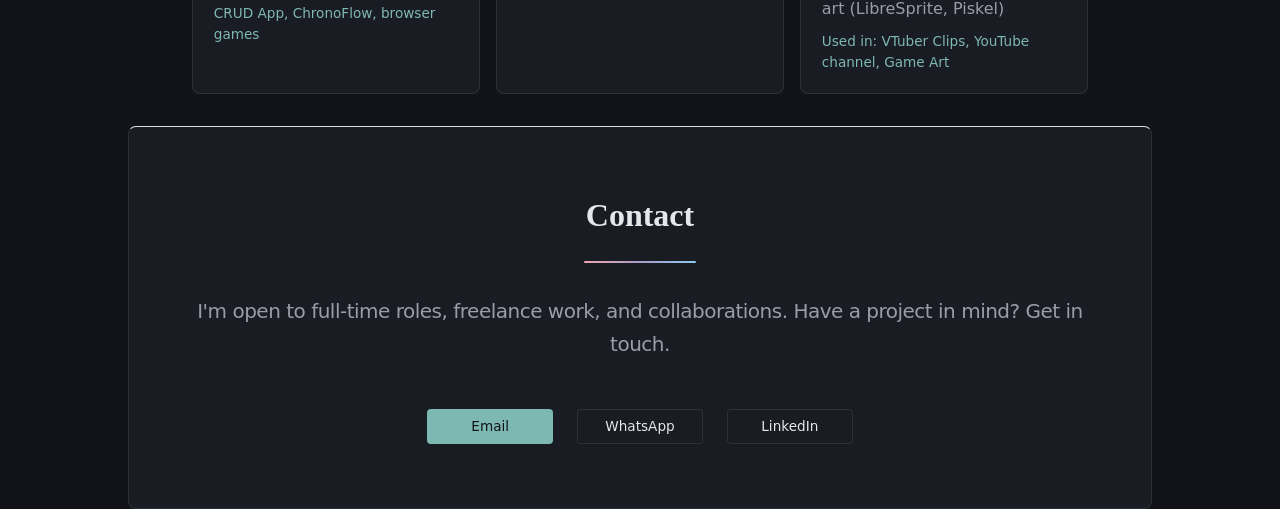
==== commit 23d852eb: "Update index.html" ====
--- a/index.html
+++ b/index.html
@@ -68,6 +68,7 @@
 					<div class="filter-bar" role="group" aria-label="Filter projects" hidden>
 						<button type="button" class="filter-btn is-active" data-filter="all" aria-pressed="true">All</button>
 						<button type="button" class="filter-btn" data-filter="vue" aria-pressed="false">Vue.js</button>
+						<button type="button" class="filter-btn" data-filter="react" aria-pressed="false">React</button>
 						<button type="button" class="filter-btn" data-filter="aspnet" aria-pressed="false">ASP.NET Core</button>
 						<button type="button" class="filter-btn" data-filter="android" aria-pressed="false">Android</button>
 						<button type="button" class="filter-btn" data-filter="game" aria-pressed="false">Games</button>
@@ -160,6 +161,26 @@
 							<ul class="actions">
 								<li>
 									<a href="https://github.com/xeroedels/Presetan1" class="button" target="_blank" rel="noopener noreferrer">View source</a>
+								</li>
+							</ul>
+						</article>
+						<article class="project-card" data-tags="react">
+							<img class="shot" src="images/chronoflow.png" alt="ChronoFlow timeline editor with stages and events" width="1280" height="720" loading="lazy" onerror="this.hidden=true" />
+							<p class="label">Web app · In progress</p>
+							<h3>ChronoFlow</h3>
+							<p>
+								A collaborative timeline planner: create workspaces, invite members, and build interactive timelines with stages, events, and goals, starting from templates such as a company roadmap or a family tree. Still in progress. So far it has workspaces and member invites, a template-based dashboard, the timeline editor, and a handoff inbox.
+							</p>
+							<ul class="stack" aria-label="Tech stack">
+								<li>React</li>
+								<li>TanStack Start</li>
+								<li>TypeScript</li>
+								<li>Tailwind CSS</li>
+								<li>Supabase</li>
+							</ul>
+							<ul class="actions">
+								<li>
+									<a href="https://github.com/xeroedels/timeline-crafted" class="button" target="_blank" rel="noopener noreferrer">View source</a>
 								</li>
 							</ul>
 						</article>
@@ -334,7 +355,7 @@
 						<li>
 							<strong>Frontend</strong>
 							<p>HTML, CSS, JavaScript, Vue, React</p>
-							<p class="used-in">Used in: BloodRaven Archive, Fruit CRUD App, browser games</p>
+							<p class="used-in">Used in: BloodRaven Archive, Fruit CRUD App, ChronoFlow, browser games</p>
 						</li>
 						<li>
 							<strong>Backend</strong>
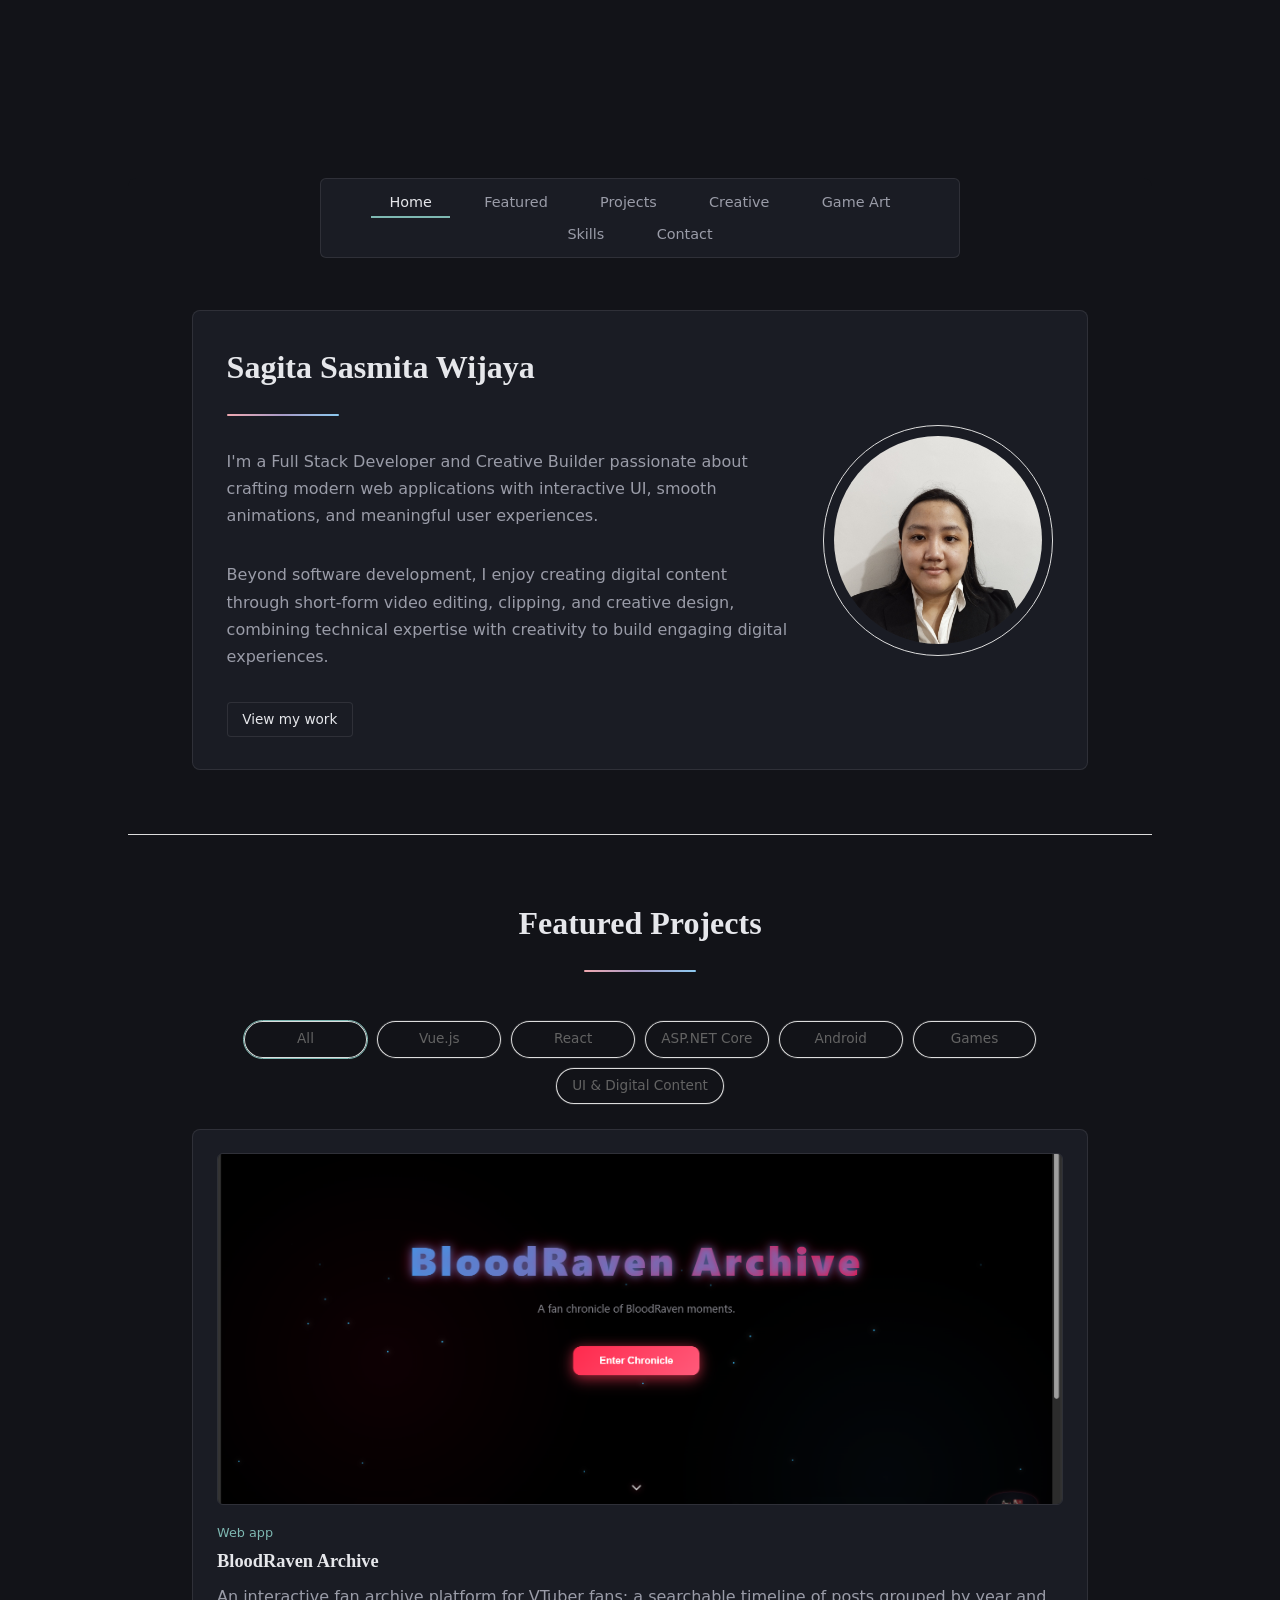
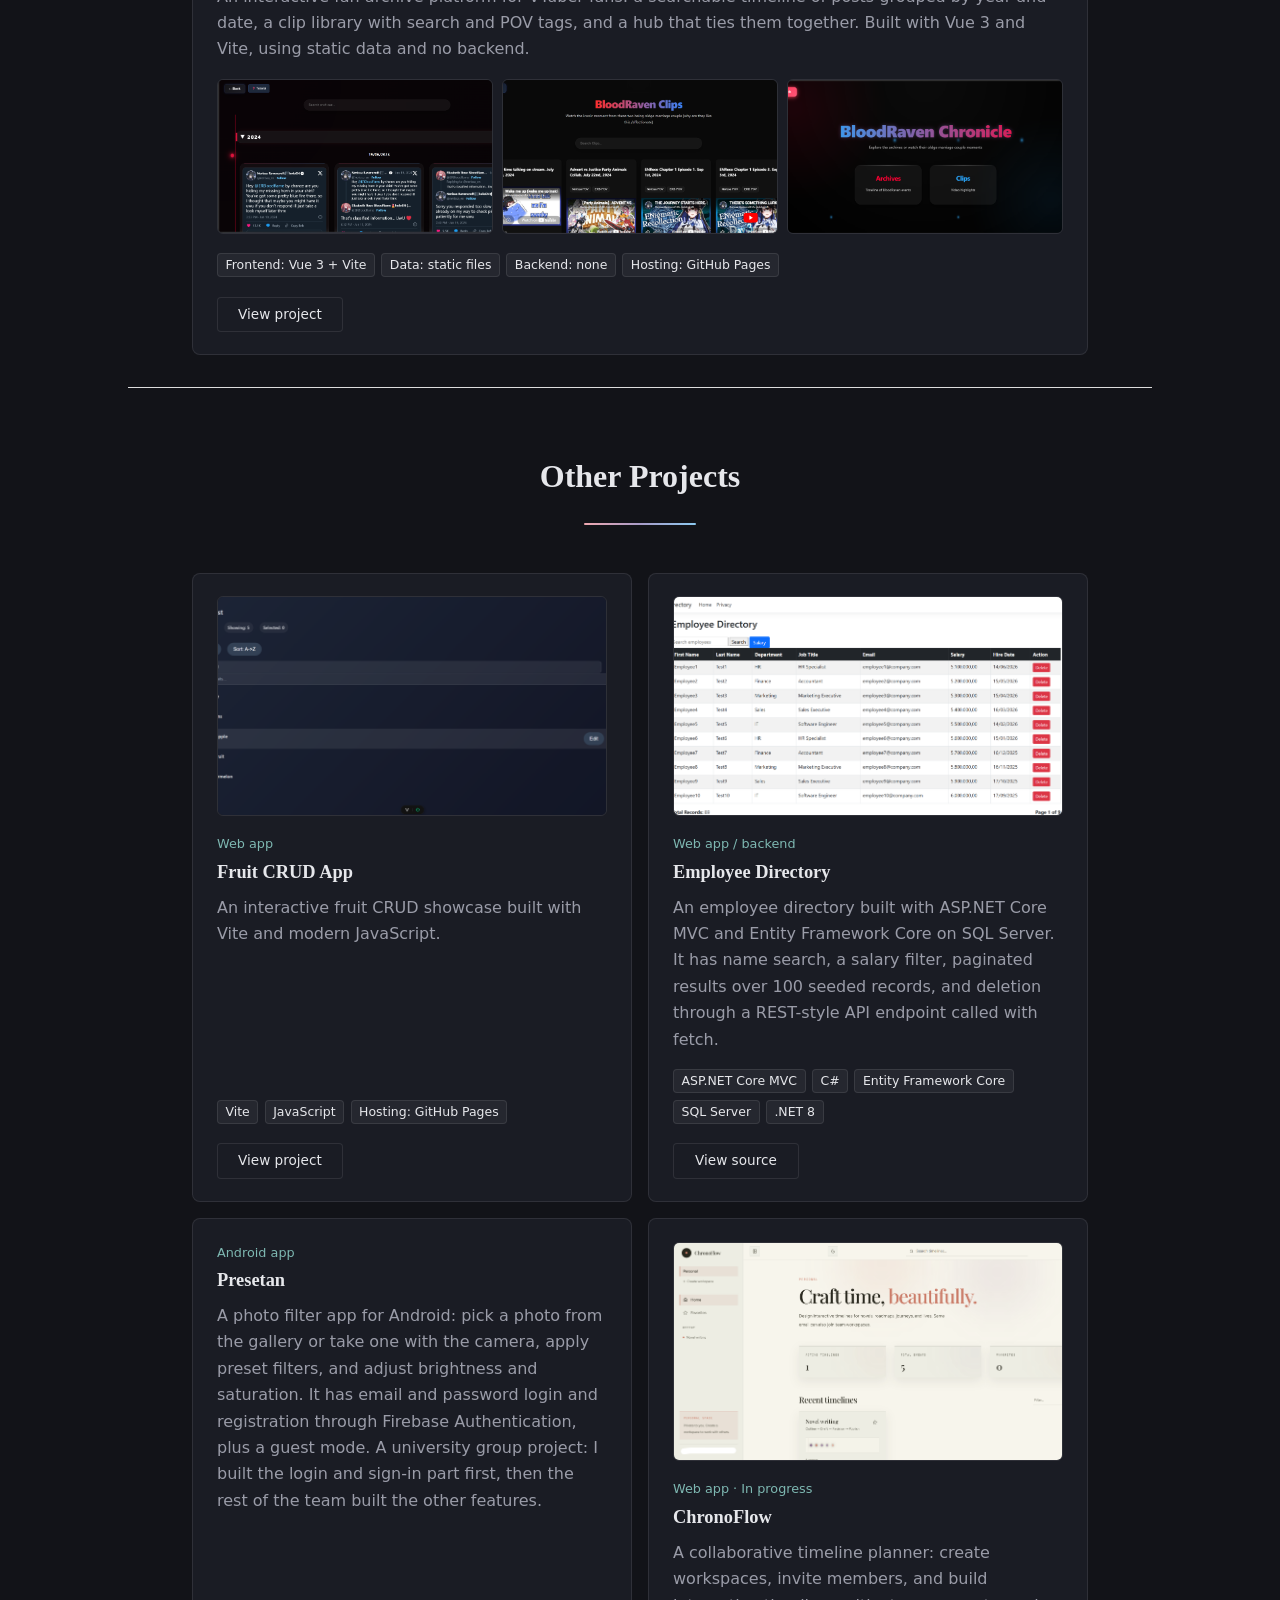
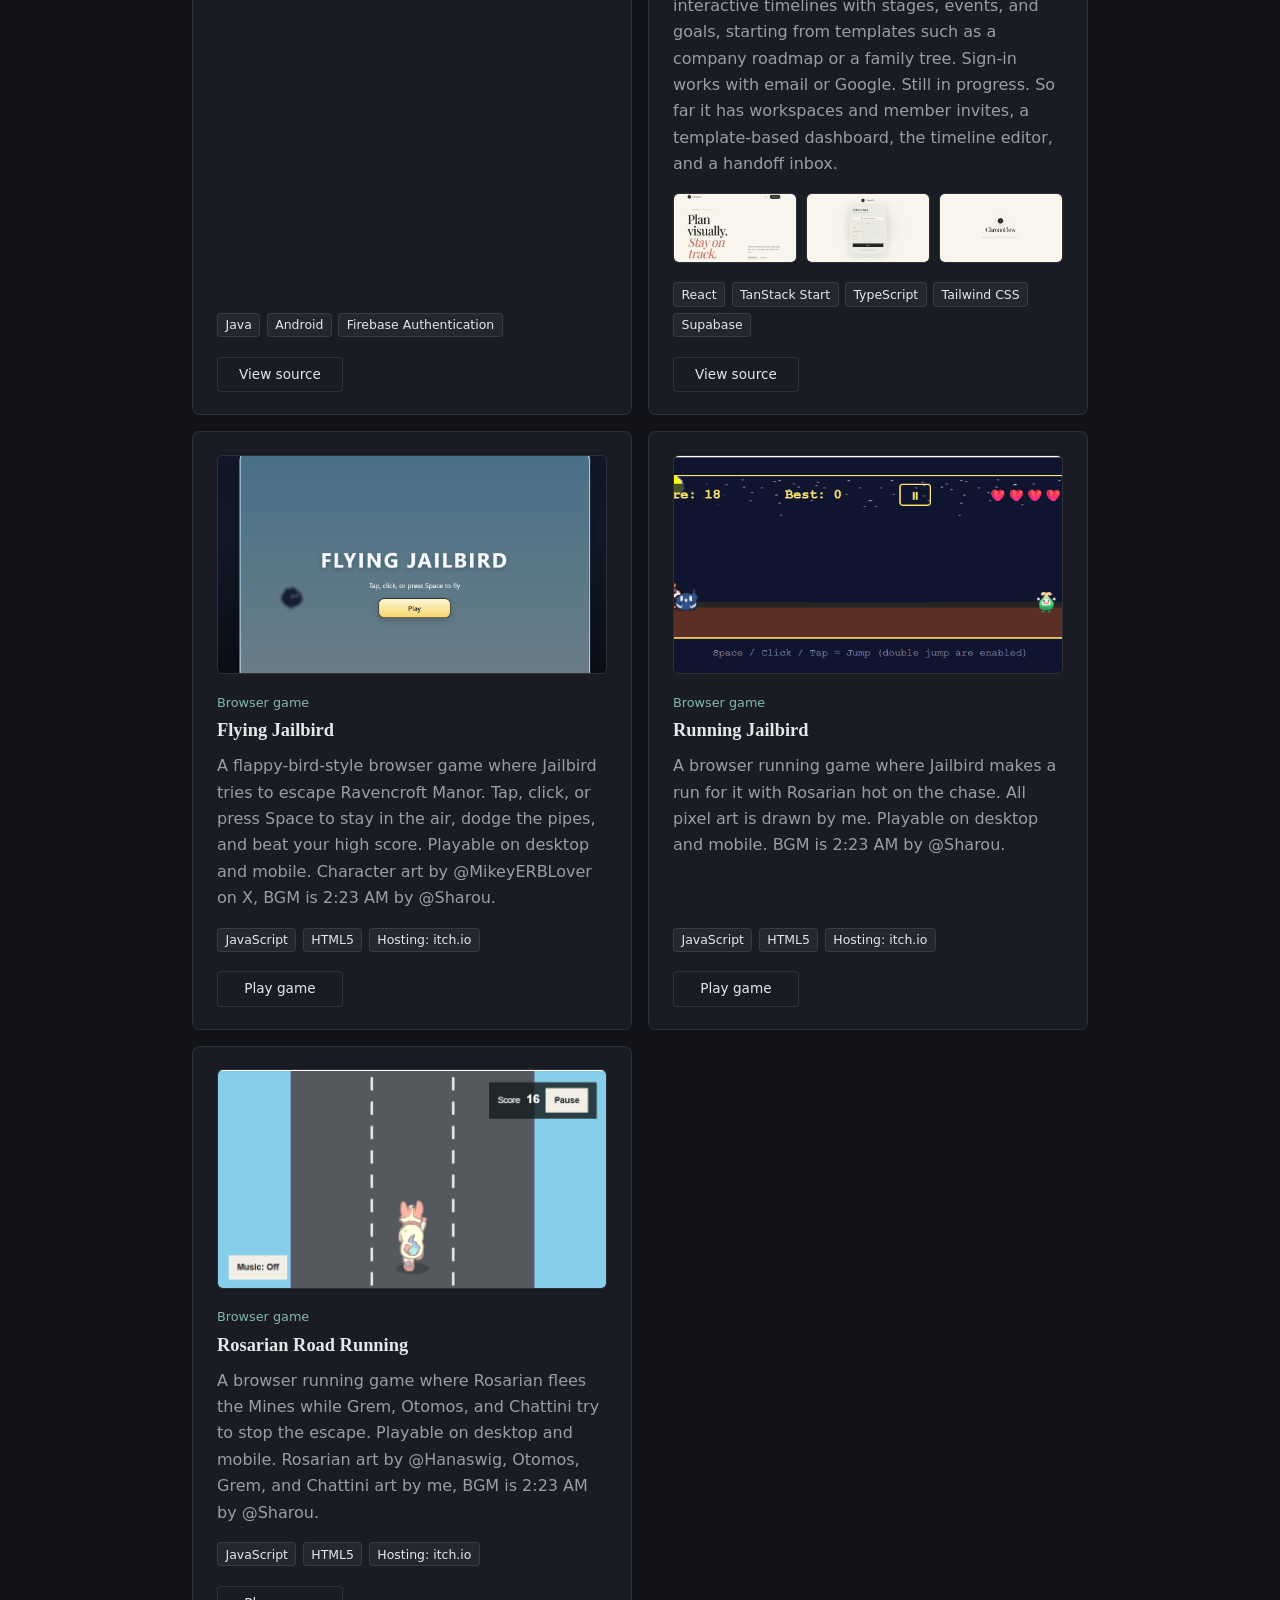
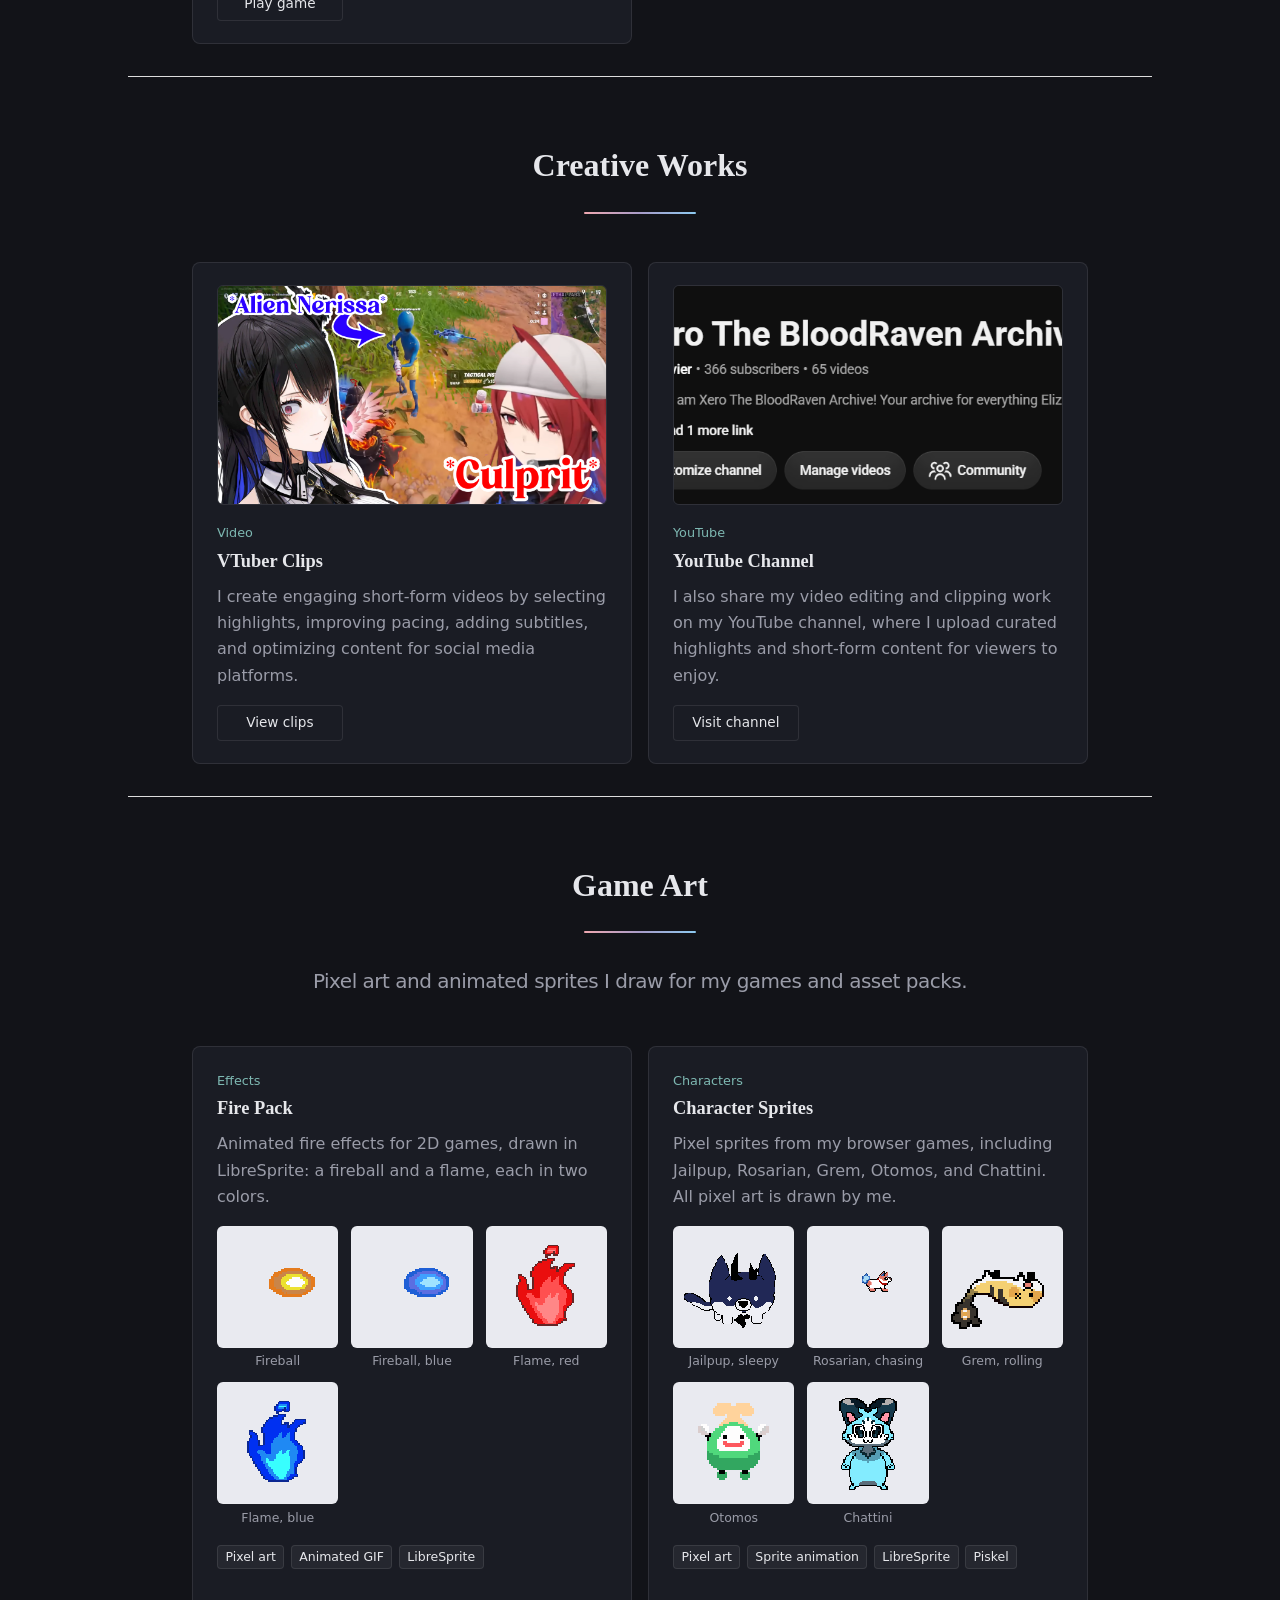
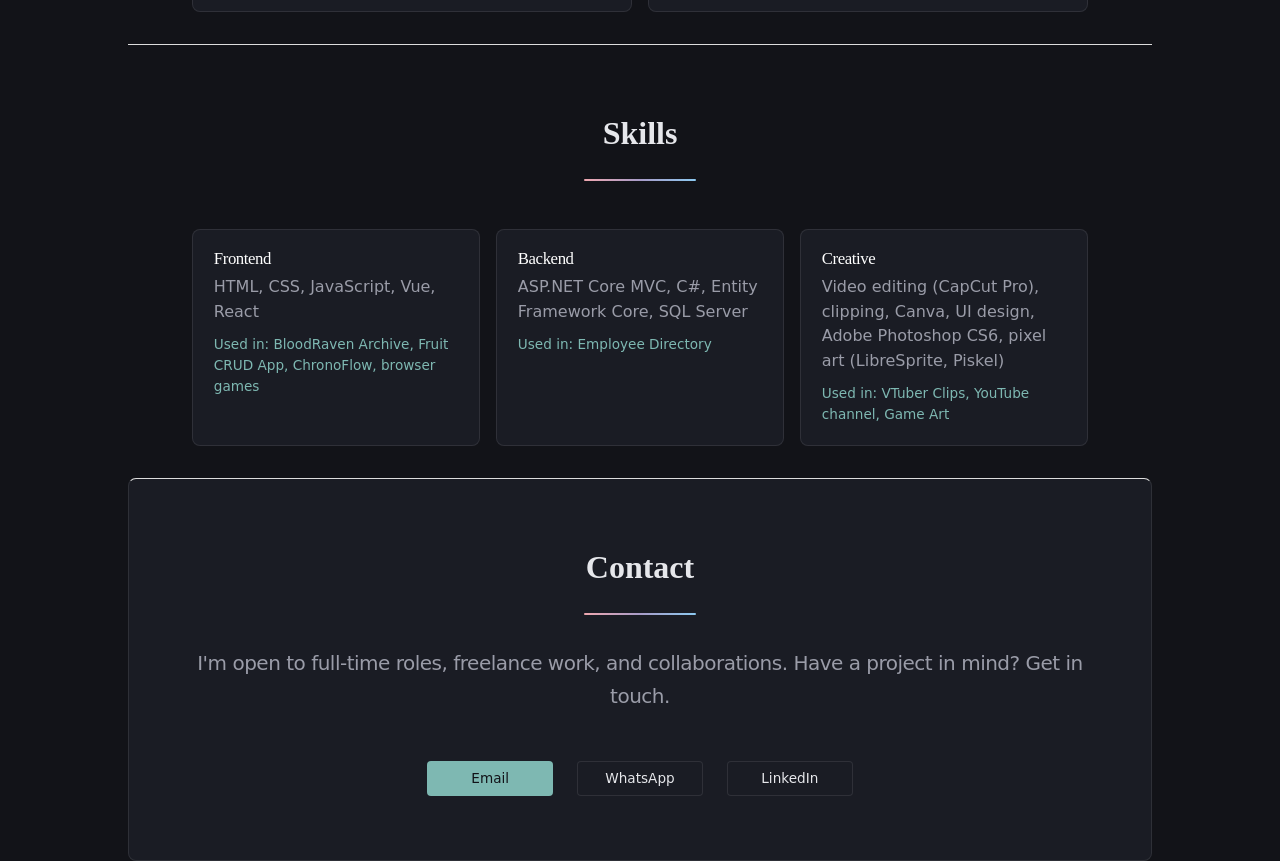
==== commit d5a2c80a: "Update index.html" ====
--- a/index.html
+++ b/index.html
@@ -165,12 +165,17 @@
 							</ul>
 						</article>
 						<article class="project-card" data-tags="react">
-							<img class="shot" src="images/chronoflow.png" alt="ChronoFlow timeline editor with stages and events" width="1280" height="720" loading="lazy" onerror="this.hidden=true" />
+							<img class="shot" src="images/Chronoflow-dashboard.png" style="object-position: left top;" alt="ChronoFlow dashboard with a sidebar, a search bar, summary counts, and recent timelines" width="1280" height="720" loading="lazy" onerror="this.hidden=true" />
 							<p class="label">Web app · In progress</p>
 							<h3>ChronoFlow</h3>
 							<p>
-								A collaborative timeline planner: create workspaces, invite members, and build interactive timelines with stages, events, and goals, starting from templates such as a company roadmap or a family tree. Still in progress. So far it has workspaces and member invites, a template-based dashboard, the timeline editor, and a handoff inbox.
-							</p>
+								A collaborative timeline planner: create workspaces, invite members, and build interactive timelines with stages, events, and goals, starting from templates such as a company roadmap or a family tree. Sign-in works with email or Google. Still in progress. So far it has workspaces and member invites, a template-based dashboard, the timeline editor, and a handoff inbox.
+							</p>
+							<div class="shot-gallery">
+								<img class="thumb" src="images/Chronoflow-home.png" alt="ChronoFlow landing page with the headline Plan visually. Stay on track." width="800" height="450" loading="lazy" onerror="this.hidden=true" />
+								<img class="thumb" src="images/Chronoflow-signin.png" alt="ChronoFlow sign-in page with Continue with Google and email sign-in" width="800" height="450" loading="lazy" onerror="this.hidden=true" />
+								<img class="thumb" src="images/Chronoflow-splash.png" alt="ChronoFlow splash screen with the logo and tagline" width="800" height="450" loading="lazy" onerror="this.hidden=true" />
+							</div>
 							<ul class="stack" aria-label="Tech stack">
 								<li>React</li>
 								<li>TanStack Start</li>
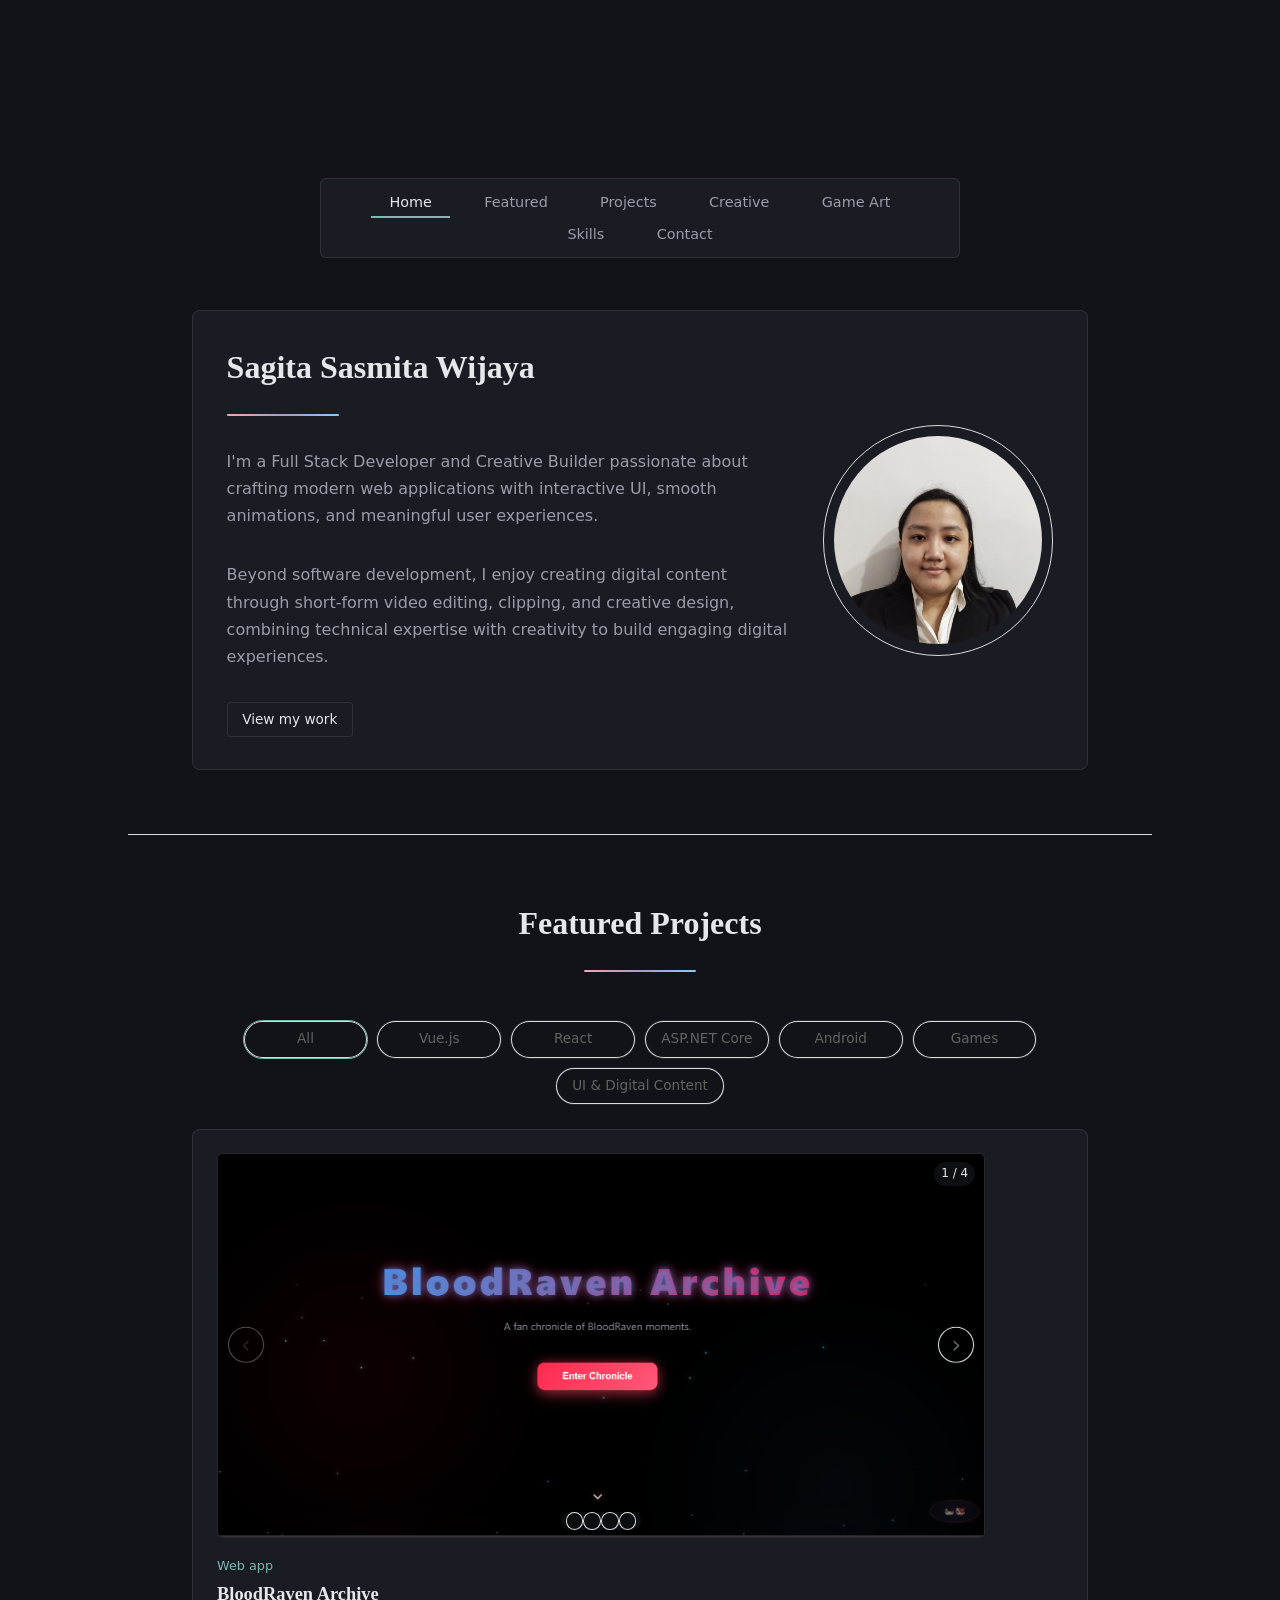
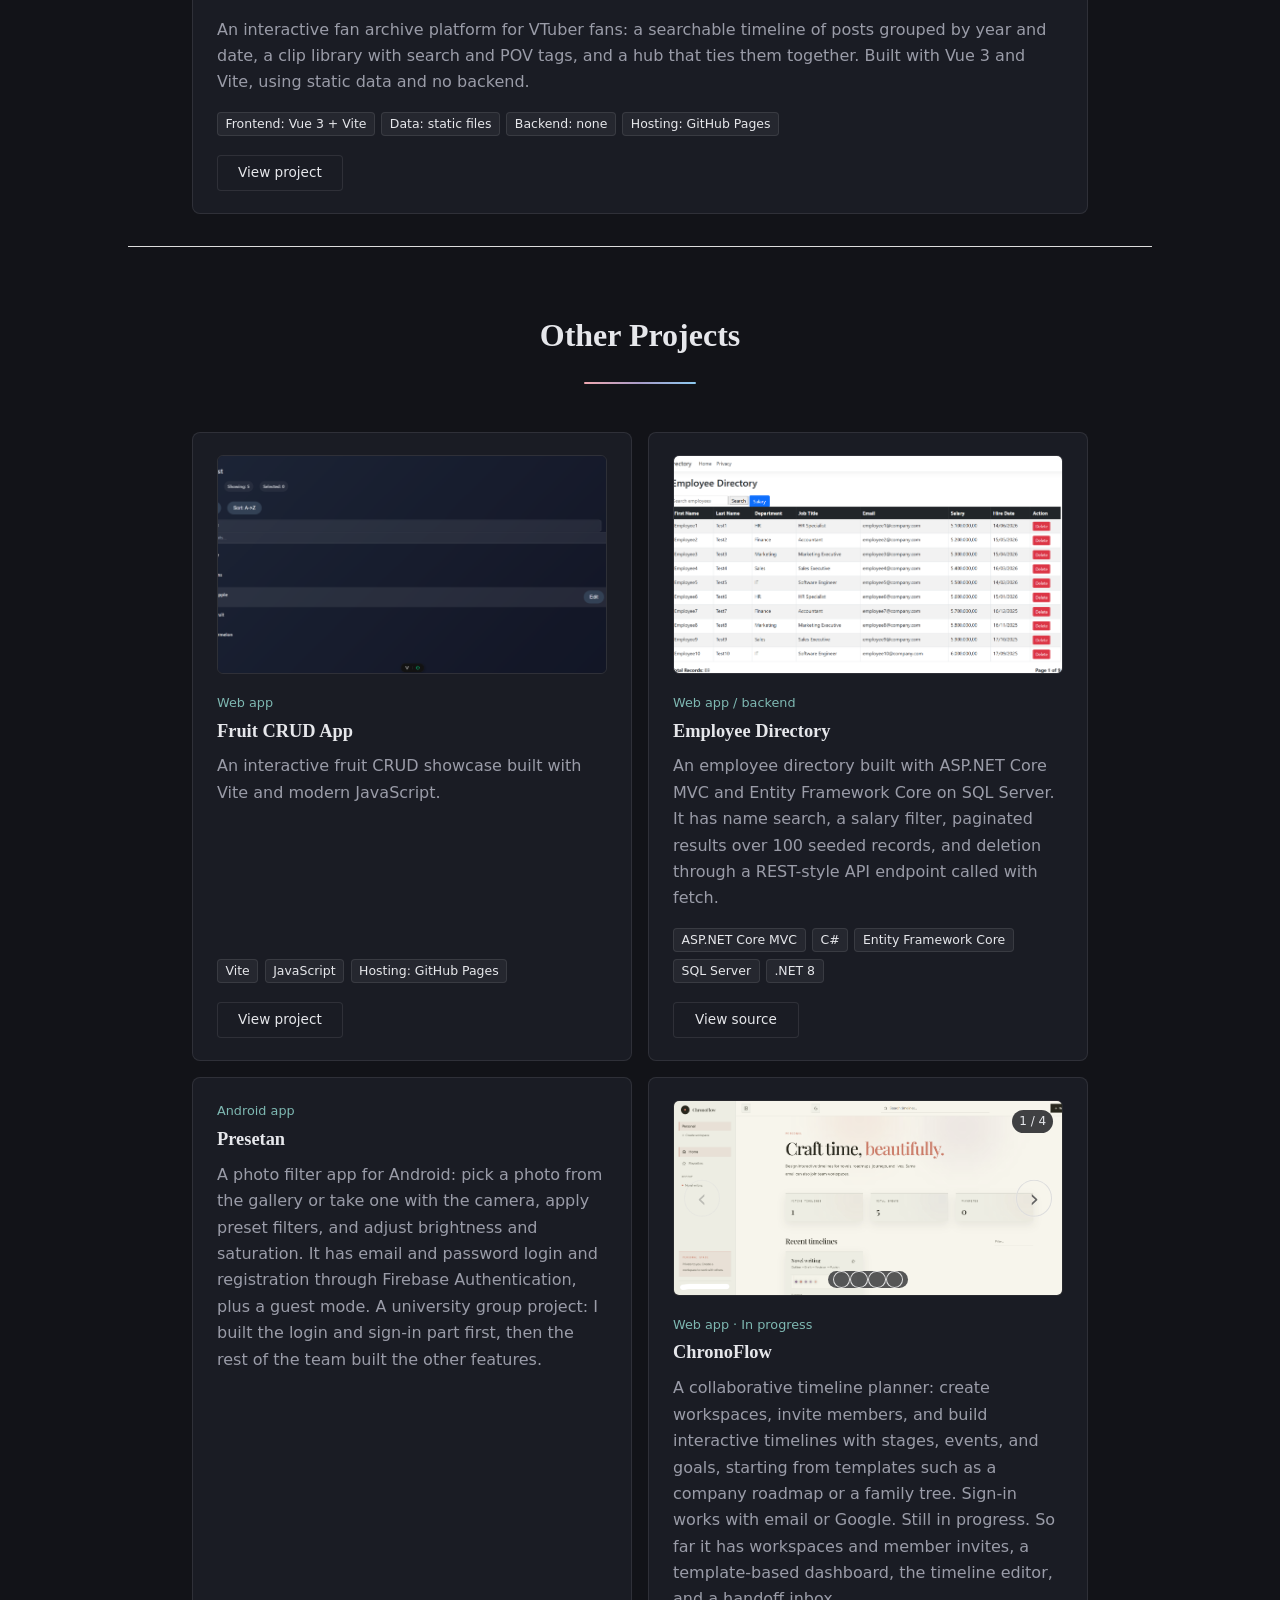
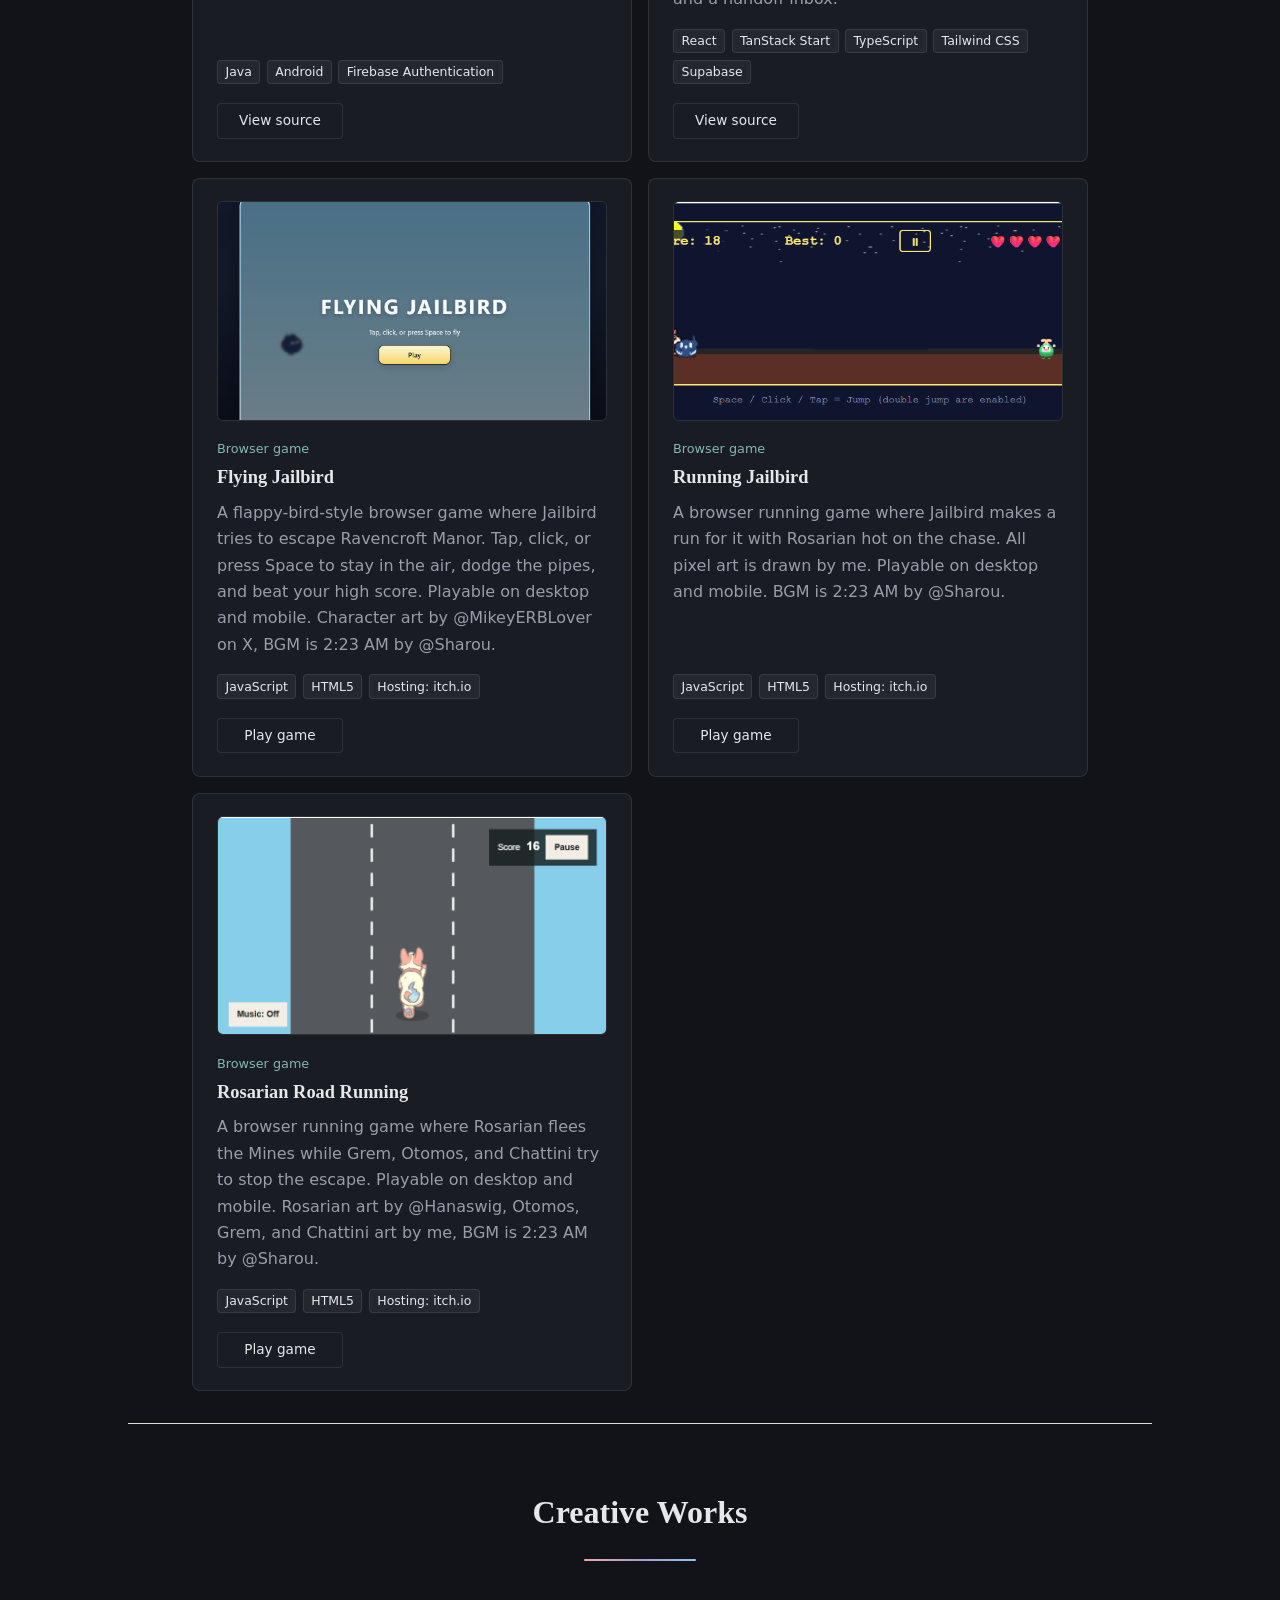
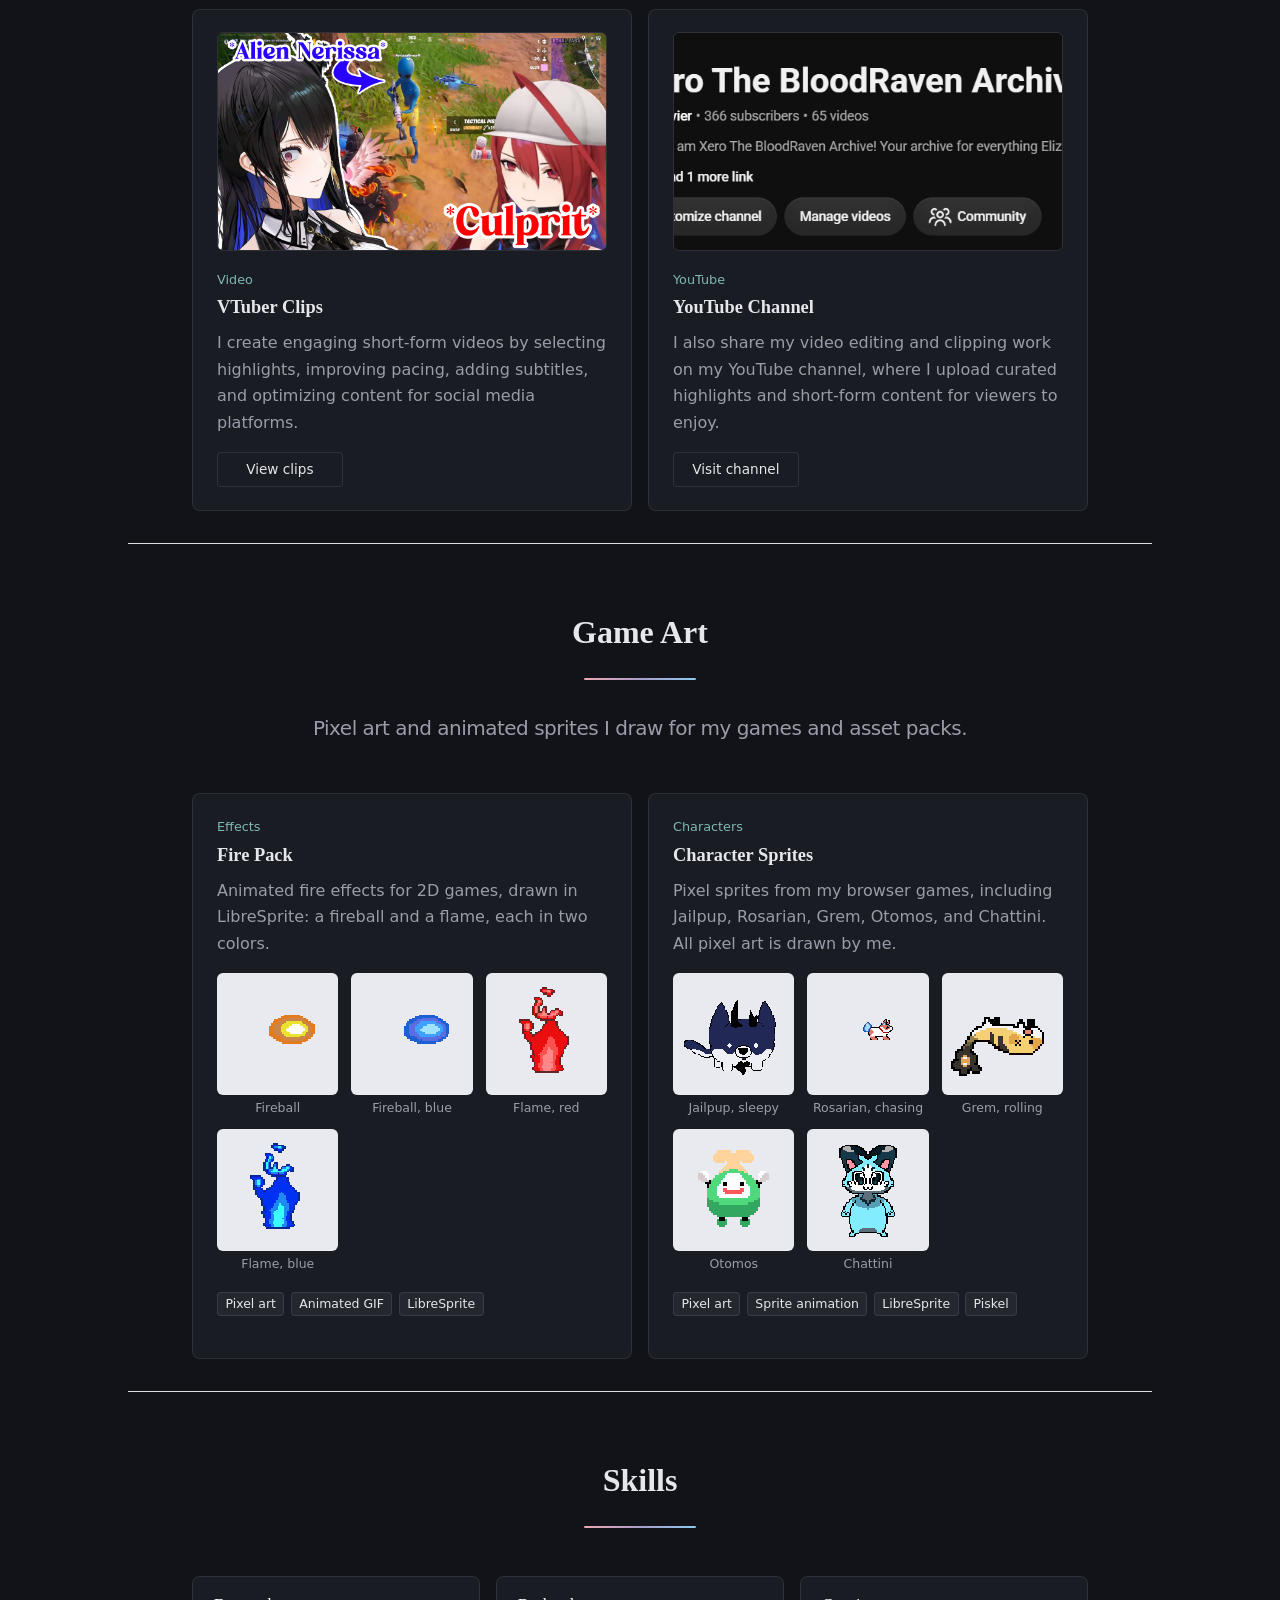
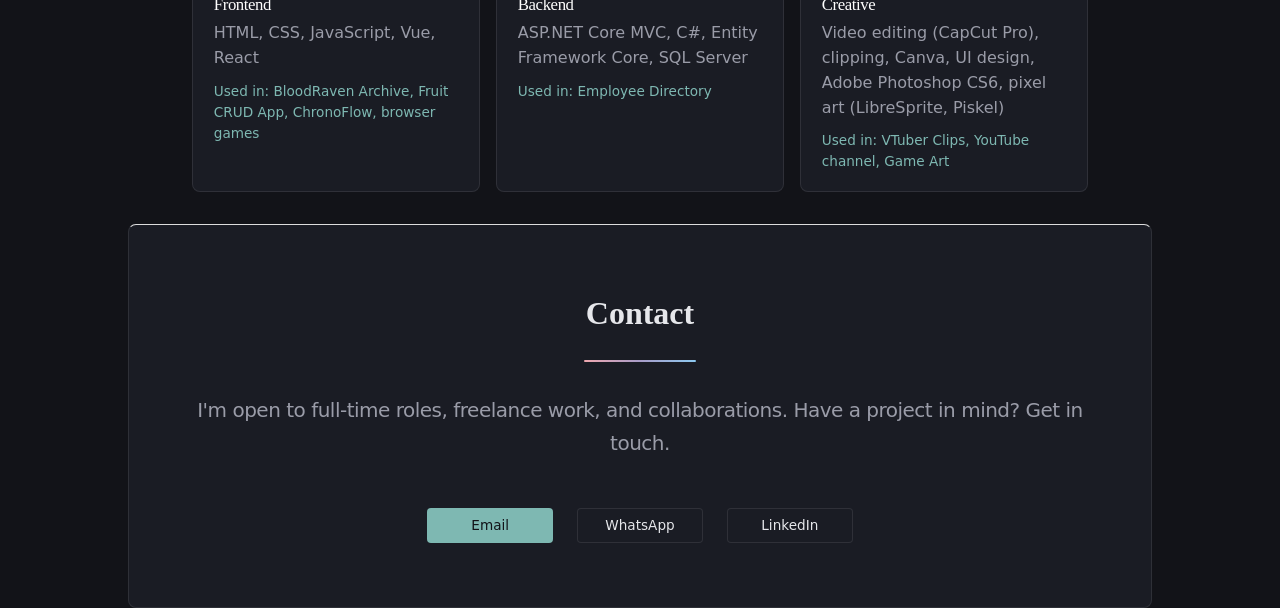
==== commit 5f8dffc7: "Update greeting from 'Hello' to 'Goodbye'" ====
--- a/index.html
+++ b/index.html
@@ -77,17 +77,23 @@
 
 					<div class="project-grid project-grid--featured" data-filter-grid>
 						<article class="project-card" data-tags="vue content">
-							<img class="shot" src="images/bloodraven.png" alt="BloodRaven Archive landing page with the title and an Enter Chronicle button" width="1280" height="720" loading="lazy" onerror="this.hidden=true" />
+							<div class="shot-gallery" data-slider role="region" aria-roledescription="carousel" aria-label="BloodRaven Archive screenshots" tabindex="0">
+								<div class="slides">
+									<img class="shot" src="images/bloodraven.png" alt="BloodRaven Archive landing page with the title and an Enter Chronicle button" width="1280" height="720" onerror="this.hidden=true" />
+									<img class="thumb" src="images/bloodraven-timeline.png" style="object-position: left center;" alt="BloodRaven Archive timeline with posts grouped by year and date, a search bar, and a date picker" width="800" height="450" onerror="this.hidden=true" />
+									<img class="thumb" src="images/bloodraven-clips.png" alt="BloodRaven Clips page with a search bar and a grid of clip cards with POV tags" width="800" height="450" onerror="this.hidden=true" />
+									<img class="thumb" src="images/bloodraven-hub.png" alt="BloodRaven Chronicle hub linking to the Archives and Clips sections" width="800" height="450" onerror="this.hidden=true" />
+								</div>
+								<button type="button" class="slider-btn slider-prev" aria-label="Previous screenshot" hidden>&#8249;</button>
+								<button type="button" class="slider-btn slider-next" aria-label="Next screenshot" hidden>&#8250;</button>
+								<div class="slider-dots" hidden></div>
+								<span class="slider-count" aria-live="polite" hidden></span>
+							</div>
 							<p class="label">Web app</p>
 							<h3>BloodRaven Archive</h3>
 							<p>
 								An interactive fan archive platform for VTuber fans: a searchable timeline of posts grouped by year and date, a clip library with search and POV tags, and a hub that ties them together. Built with Vue 3 and Vite, using static data and no backend.
 							</p>
-							<div class="shot-gallery">
-								<img class="thumb" src="images/bloodraven-timeline.png" style="object-position: left center;" alt="BloodRaven Archive timeline with posts grouped by year and date, a search bar, and a date picker" width="800" height="450" loading="lazy" onerror="this.hidden=true" />
-								<img class="thumb" src="images/bloodraven-clips.png" alt="BloodRaven Clips page with a search bar and a grid of clip cards with POV tags" width="800" height="450" loading="lazy" onerror="this.hidden=true" />
-								<img class="thumb" src="images/bloodraven-hub.png" alt="BloodRaven Chronicle hub linking to the Archives and Clips sections" width="800" height="450" loading="lazy" onerror="this.hidden=true" />
-							</div>
 							<ul class="stack" aria-label="Tech stack">
 								<li>Frontend: Vue 3 + Vite</li>
 								<li>Data: static files</li>
@@ -165,17 +171,23 @@
 							</ul>
 						</article>
 						<article class="project-card" data-tags="react">
-							<img class="shot" src="images/Chronoflow-dashboard.png" style="object-position: left top;" alt="ChronoFlow dashboard with a sidebar, a search bar, summary counts, and recent timelines" width="1280" height="720" loading="lazy" onerror="this.hidden=true" />
+							<div class="shot-gallery" data-slider role="region" aria-roledescription="carousel" aria-label="ChronoFlow screenshots" tabindex="0">
+								<div class="slides">
+									<img class="shot" src="images/Chronoflow-dashboard.png" style="object-position: left top;" alt="ChronoFlow dashboard with a sidebar, a search bar, summary counts, and recent timelines" width="1280" height="720" onerror="this.hidden=true" />
+									<img class="thumb" src="images/Chronoflow-home.png" alt="ChronoFlow landing page with the headline Plan visually. Stay on track." width="800" height="450" onerror="this.hidden=true" />
+									<img class="thumb" src="images/Chronoflow-signin.png" alt="ChronoFlow sign-in page with Continue with Google and email sign-in" width="800" height="450" onerror="this.hidden=true" />
+									<img class="thumb" src="images/Chronoflow-splash.png" alt="ChronoFlow splash screen with the logo and tagline" width="800" height="450" onerror="this.hidden=true" />
+								</div>
+								<button type="button" class="slider-btn slider-prev" aria-label="Previous screenshot" hidden>&#8249;</button>
+								<button type="button" class="slider-btn slider-next" aria-label="Next screenshot" hidden>&#8250;</button>
+								<div class="slider-dots" hidden></div>
+								<span class="slider-count" aria-live="polite" hidden></span>
+							</div>
 							<p class="label">Web app · In progress</p>
 							<h3>ChronoFlow</h3>
 							<p>
 								A collaborative timeline planner: create workspaces, invite members, and build interactive timelines with stages, events, and goals, starting from templates such as a company roadmap or a family tree. Sign-in works with email or Google. Still in progress. So far it has workspaces and member invites, a template-based dashboard, the timeline editor, and a handoff inbox.
 							</p>
-							<div class="shot-gallery">
-								<img class="thumb" src="images/Chronoflow-home.png" alt="ChronoFlow landing page with the headline Plan visually. Stay on track." width="800" height="450" loading="lazy" onerror="this.hidden=true" />
-								<img class="thumb" src="images/Chronoflow-signin.png" alt="ChronoFlow sign-in page with Continue with Google and email sign-in" width="800" height="450" loading="lazy" onerror="this.hidden=true" />
-								<img class="thumb" src="images/Chronoflow-splash.png" alt="ChronoFlow splash screen with the logo and tagline" width="800" height="450" loading="lazy" onerror="this.hidden=true" />
-							</div>
 							<ul class="stack" aria-label="Tech stack">
 								<li>React</li>
 								<li>TanStack Start</li>
@@ -400,6 +412,7 @@
 		<script src="assets/js/util.js"></script>
 		<script src="assets/js/main.js"></script>
 		<script src="assets/js/filter.js"></script>
+		<script src="assets/js/slider.js"></script>
 
 	</body>
 </html>
--- a/assets/css/custom.css
+++ b/assets/css/custom.css
@@ -1,3 +1,6 @@
+/*
+	Overrides for HTML5UP Stellar — keep the template, fix the layout.
+*/
 
 :root {
 	color-scheme: dark;
@@ -34,6 +37,7 @@
 	outline-offset: 3px;
 }
 
+/* Header: no giant logo photo, no empty void */
 #header {
 	background: transparent;
 	border: 0;
@@ -59,6 +63,7 @@
 	display: none;
 }
 
+/* Simple nav, still visible on phones */
 #nav {
 	background: var(--panel) !important;
 	border: 1px solid var(--line);
@@ -108,6 +113,7 @@
 		top: 0.4em;
 		z-index: 10000;
 		width: calc(100% - 1.5em) !important;
+		/* sticky + the desktop centering transform can shift the bar; reset it here */
 		left: auto;
 		transform: none;
 		margin: 0 auto;
@@ -179,6 +185,7 @@
 	color: var(--accent);
 }
 
+/* About: let the text breathe next to the photo */
 .spotlight {
 	background: var(--panel);
 	border: 1px solid var(--line);
@@ -234,6 +241,7 @@
 	}
 }
 
+/* Project filter */
 .filter-bar {
 	display: flex;
 	flex-wrap: wrap;
@@ -272,6 +280,7 @@
 	outline-offset: 3px;
 }
 
+/* Project cards */
 .project-grid {
 	display: grid;
 	grid-template-columns: 1fr 1fr;
@@ -294,6 +303,7 @@
 	align-items: flex-start;
 }
 
+/* display:flex / grid above would otherwise override the hidden attribute */
 .project-card[hidden],
 .project-grid[hidden],
 #main > section[hidden],
@@ -312,6 +322,7 @@
 	margin-bottom: 1em;
 }
 
+/* Only the description grows; the label must keep its own size and colour */
 .project-card > p:not(.label) {
 	flex: 1 1 auto;
 }
@@ -325,6 +336,8 @@
 .project-card .actions {
 	margin-bottom: 0;
 }
+
+/* Project screenshots (hidden automatically if the image file is missing) */
 .project-card .shot {
 	display: block;
 	width: 100%;
@@ -340,38 +353,142 @@
 	display: none;
 }
 
+/* The featured card spans the full width, so keep its picture from getting huge */
 .project-grid--featured .shot {
 	max-height: 22em;
 }
 
+/* Screenshot slider: swipe, arrows, dots (class names kept from the old thumbnail row) */
 .shot-gallery {
-	display: grid;
-	grid-template-columns: repeat(3, 1fr);
-	gap: 0.6em;
+	position: relative;
 	width: 100%;
-	margin: 0 0 1.2em 0;
-}
-
-.shot-gallery .thumb {
+	margin: 0 0 1.1em 0;
+}
+
+.project-grid--featured .shot-gallery {
+	max-width: 48em;
+}
+
+.shot-gallery .slides {
+	display: flex;
+	overflow-x: auto;
+	scroll-snap-type: x mandatory;
+	scrollbar-width: none;
+	background: var(--bg);
+	border: 1px solid var(--line);
+	border-radius: 6px;
+}
+
+.shot-gallery .slides::-webkit-scrollbar {
+	display: none;
+}
+
+.shot-gallery .slides img {
+	flex: 0 0 100%;
 	display: block;
 	width: 100%;
 	height: auto;
-	aspect-ratio: 16 / 9;
+	aspect-ratio: 2 / 1;
+	max-height: none;
+	margin: 0;
 	object-fit: cover;
-	border: 1px solid var(--line);
-	border-radius: 6px;
-}
-
-.shot-gallery .thumb[hidden] {
+	border: 0;
+	border-radius: 0;
+	scroll-snap-align: start;
+}
+
+.shot-gallery .slides img[hidden] {
 	display: none;
 }
 
-@media screen and (max-width: 736px) {
-	.shot-gallery {
-		grid-template-columns: 1fr;
-	}
-}
-
+.shot-gallery:focus-visible {
+	outline: 2px solid var(--accent);
+	outline-offset: 3px;
+}
+
+.slider-btn {
+	all: unset;
+	box-sizing: border-box;
+	position: absolute;
+	top: 50%;
+	transform: translateY(-50%);
+	display: grid;
+	place-items: center;
+	width: 2.4rem;
+	height: 2.4rem;
+	border: 1px solid var(--line);
+	border-radius: 50%;
+	background: rgba(18, 19, 24, 0.8);
+	color: var(--text);
+	font-size: 1.5rem;
+	line-height: 1;
+	cursor: pointer;
+}
+
+.slider-prev { left: 0.6rem; }
+.slider-next { right: 0.6rem; }
+
+.slider-btn:hover {
+	background: rgba(18, 19, 24, 0.95);
+	border-color: var(--accent);
+}
+
+.slider-btn:focus-visible,
+.slider-dot:focus-visible {
+	outline: 2px solid var(--accent);
+	outline-offset: 2px;
+}
+
+.slider-btn:disabled {
+	opacity: 0.35;
+	cursor: default;
+}
+
+.slider-dots {
+	position: absolute;
+	left: 50%;
+	bottom: 0.5rem;
+	transform: translateX(-50%);
+	display: flex;
+	padding: 0 0.3rem;
+	border-radius: 999px;
+	background: rgba(18, 19, 24, 0.7);
+}
+
+.slider-dot {
+	all: unset;
+	box-sizing: content-box;
+	width: 0.5rem;
+	height: 0.5rem;
+	padding: 0.3rem;
+	border-radius: 50%;
+	background: rgba(255, 255, 255, 0.4);
+	background-clip: content-box;
+	cursor: pointer;
+}
+
+.slider-dot.is-active {
+	background-color: var(--accent);
+}
+
+.slider-count {
+	position: absolute;
+	top: 0.6rem;
+	right: 0.6rem;
+	padding: 0.15em 0.6em;
+	border-radius: 999px;
+	background: rgba(18, 19, 24, 0.8);
+	color: var(--text);
+	font-size: 0.75rem;
+}
+
+.slider-btn[hidden],
+.slider-dots[hidden],
+.slider-count[hidden] {
+	display: none;
+}
+
+/* Pixel-art sprites: light tiles so dark outlines stay visible, crisp scaling */
 .sprite-grid {
 	display: grid;
 	grid-template-columns: repeat(auto-fill, minmax(7rem, 1fr));
@@ -410,6 +527,7 @@
 	color: var(--muted);
 }
 
+/* Tech stack chips */
 .stack {
 	list-style: none;
 	margin: 0 0 1.2em 0;
@@ -470,6 +588,7 @@
 	color: #121318 !important;
 }
 
+/* Skills */
 .statistics {
 	display: grid;
 	grid-template-columns: 1fr 1fr 1fr;
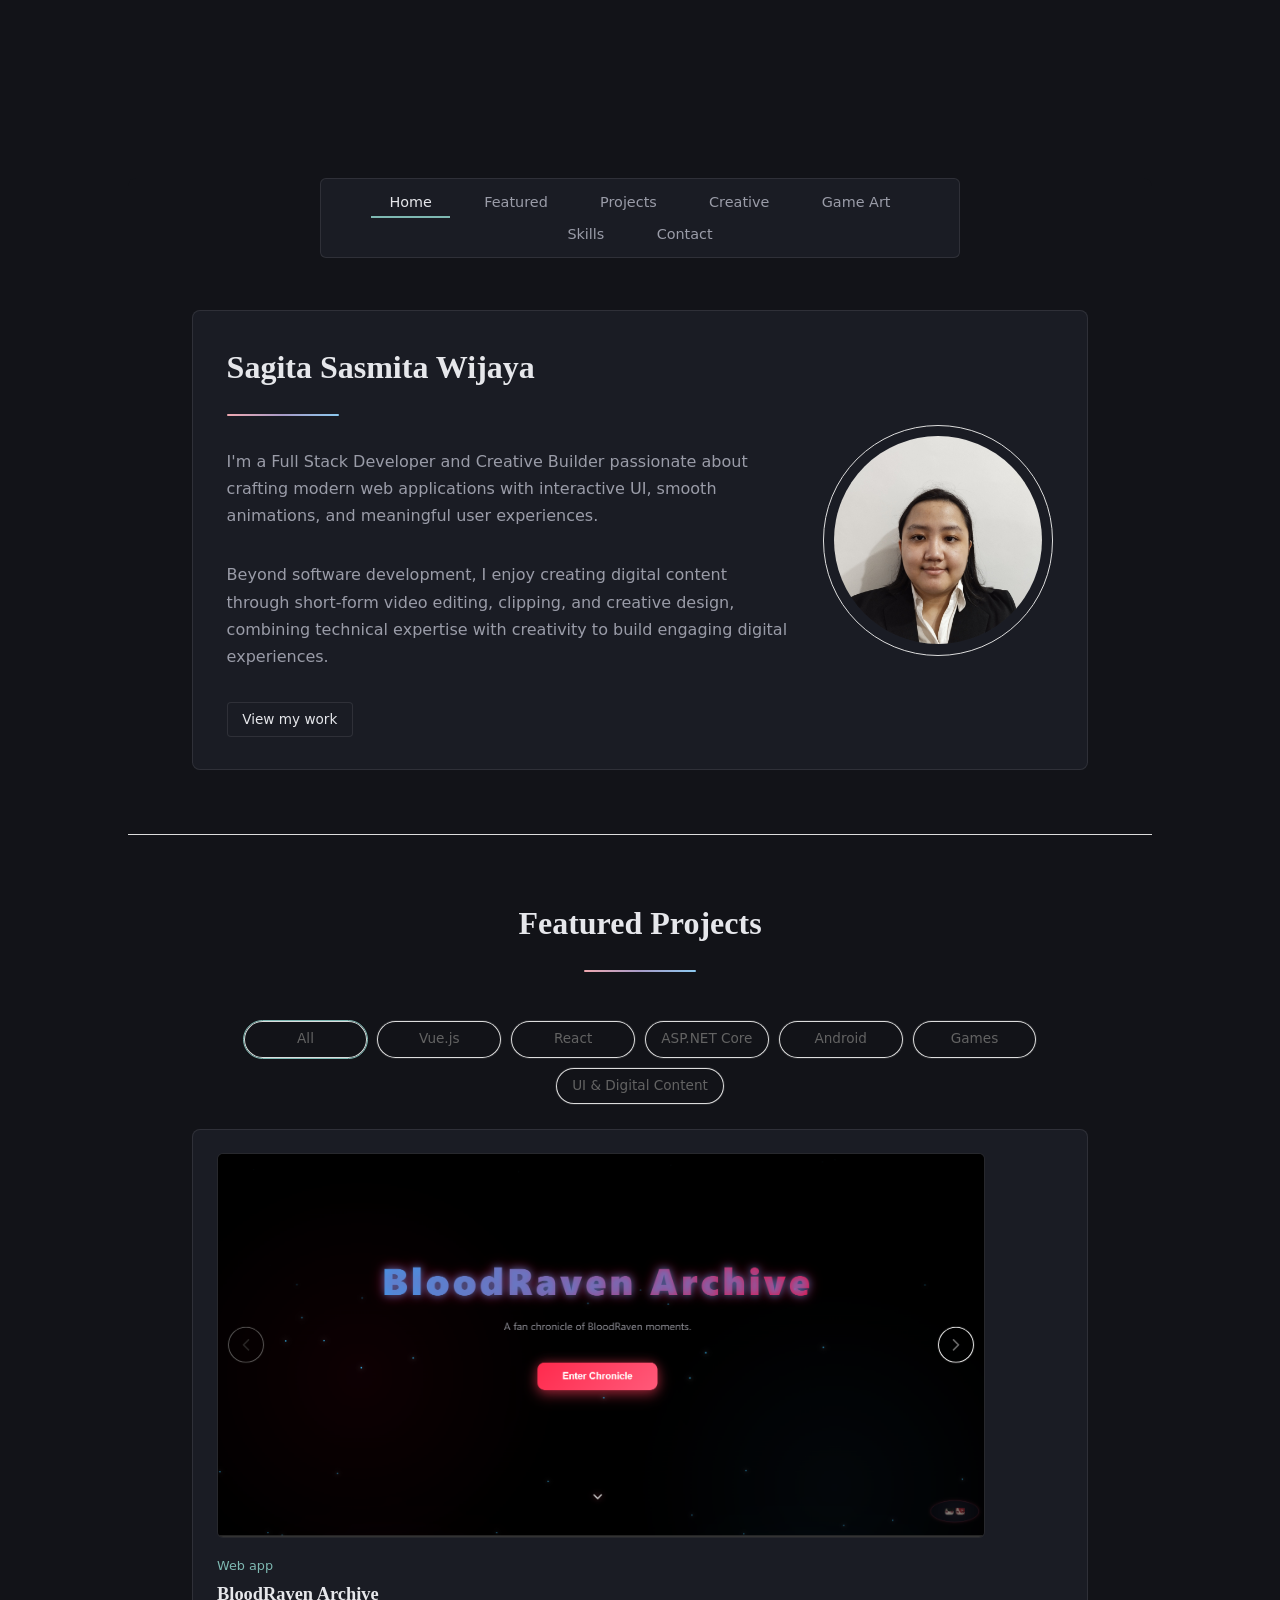
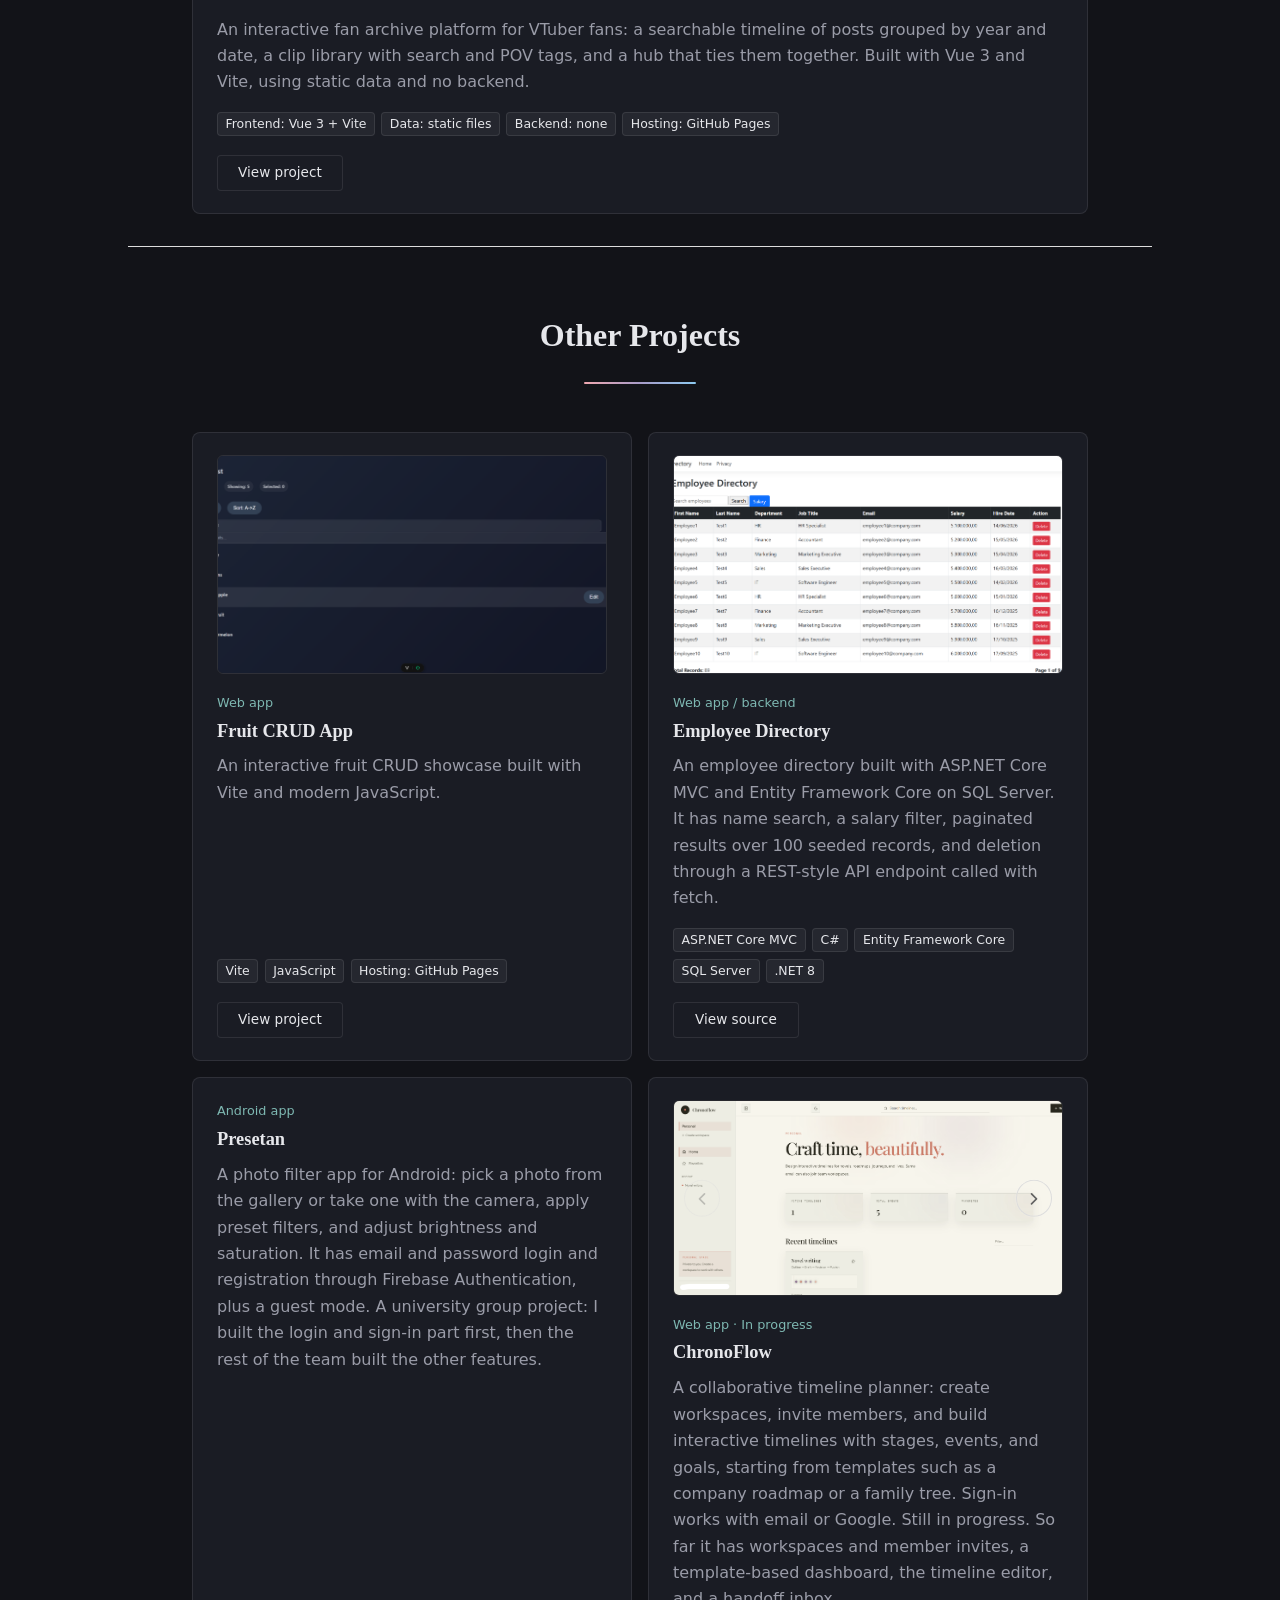
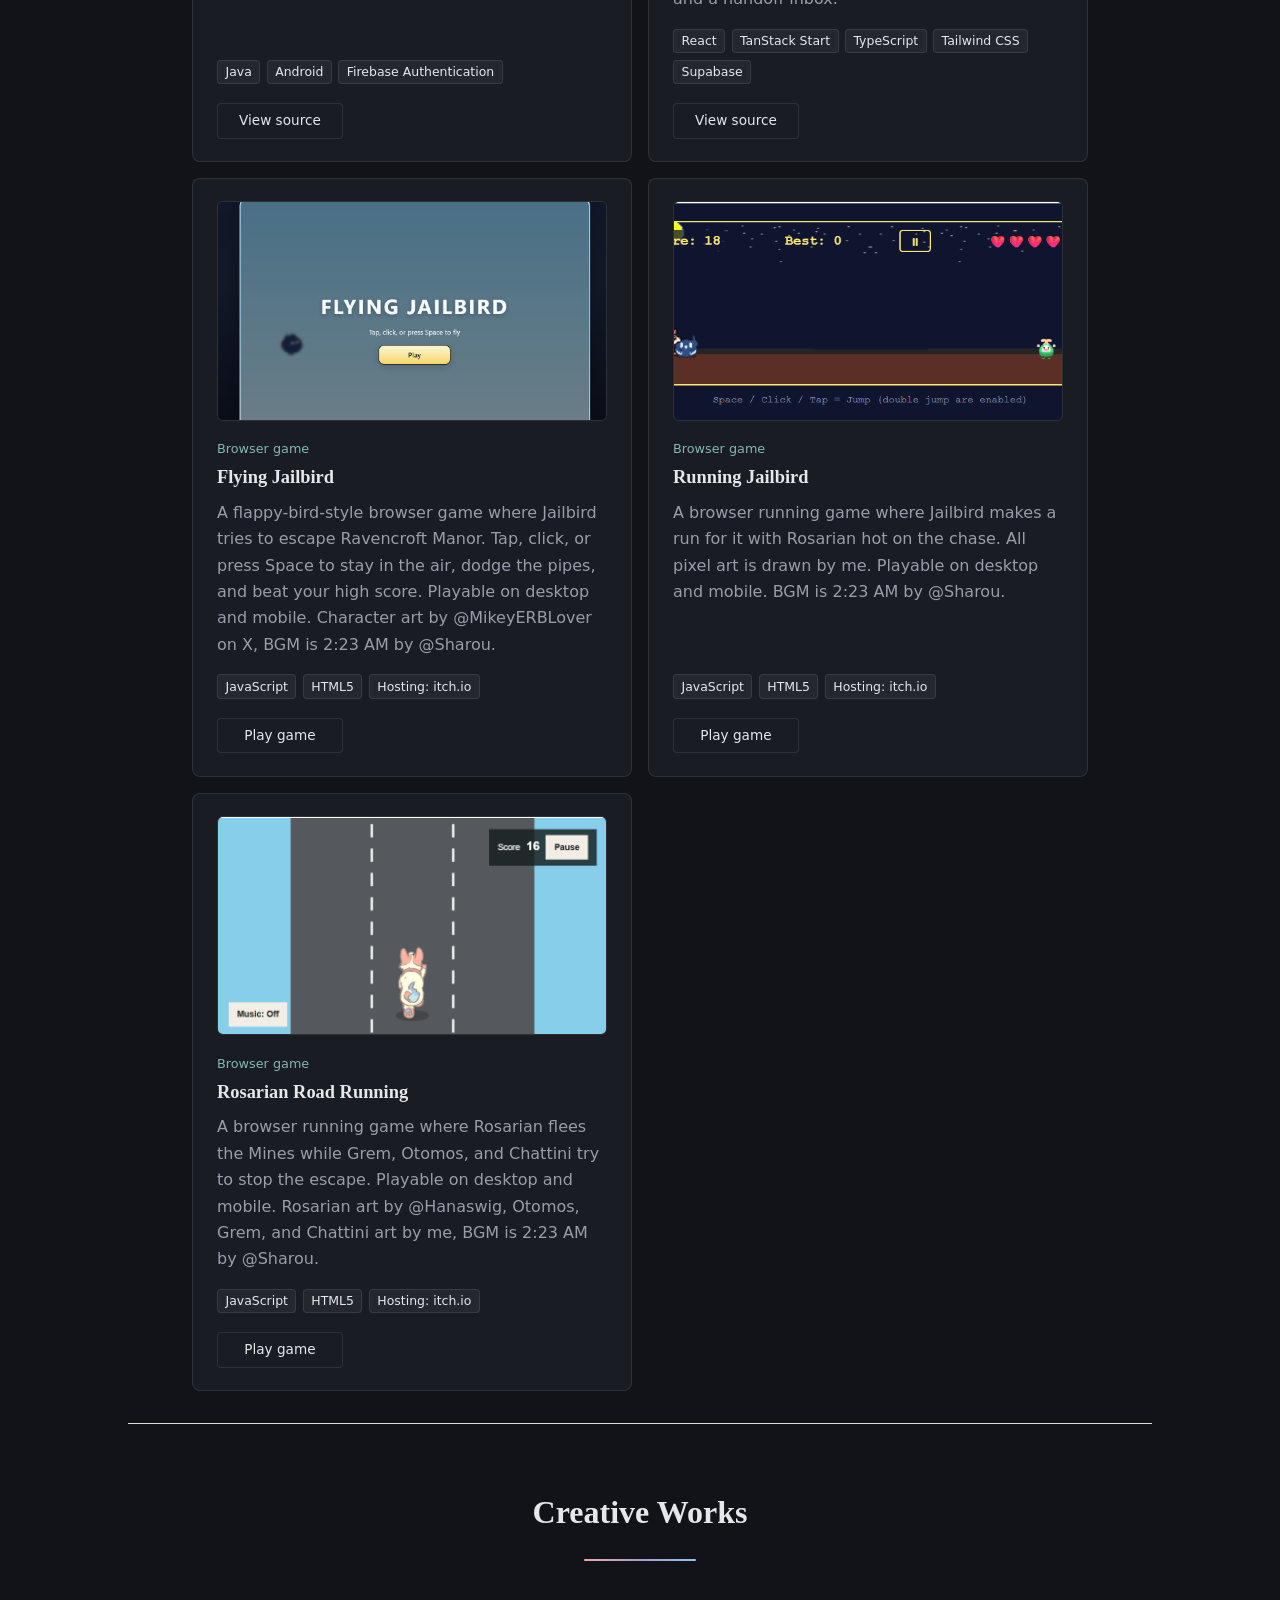
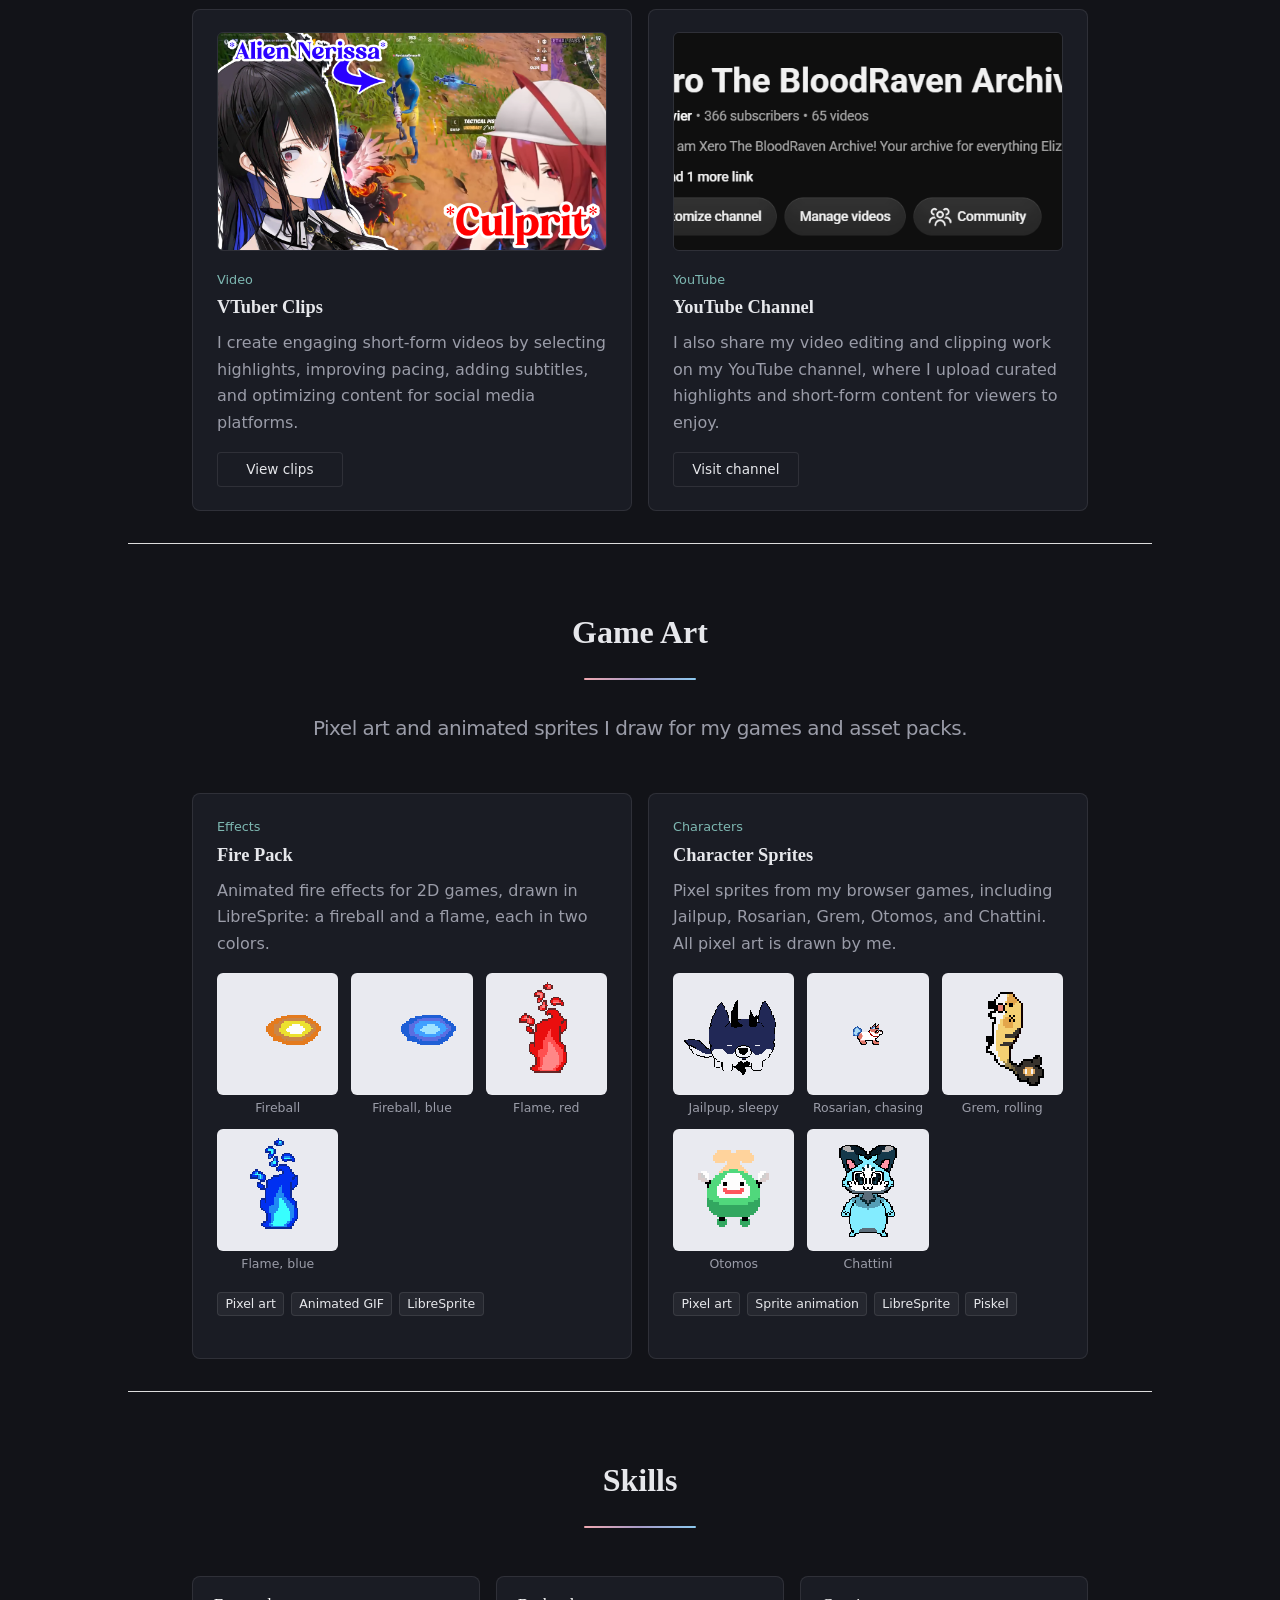
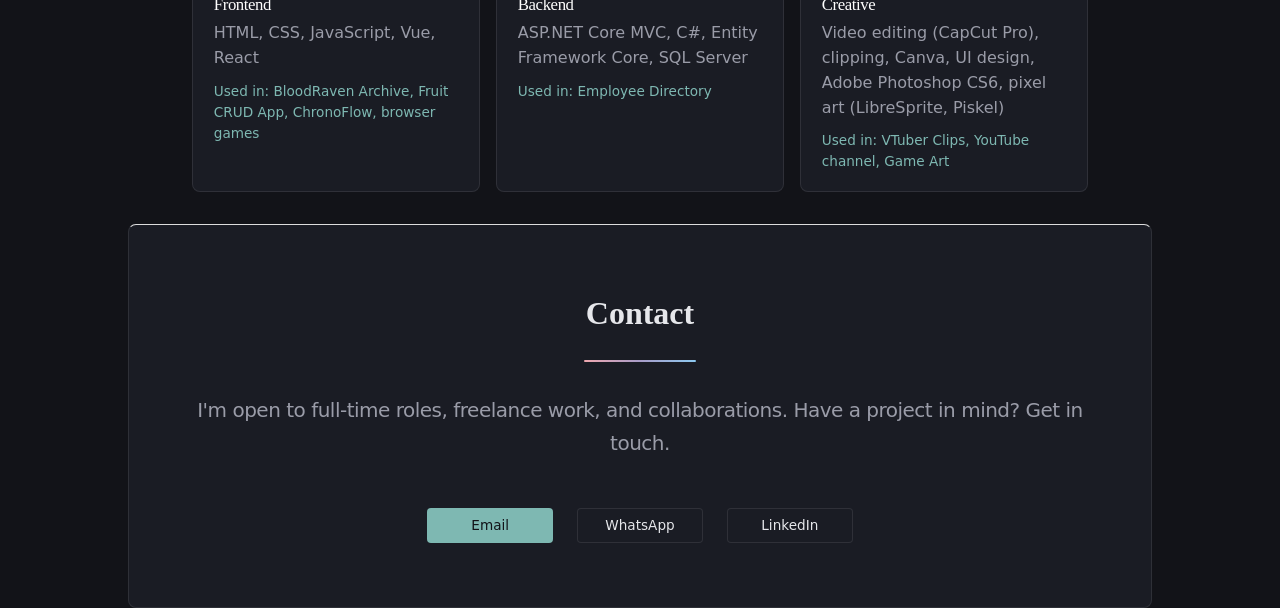
==== commit ab1936d4: "Update index.html" ====
--- a/index.html
+++ b/index.html
@@ -78,16 +78,21 @@
 					<div class="project-grid project-grid--featured" data-filter-grid>
 						<article class="project-card" data-tags="vue content">
 							<div class="shot-gallery" data-slider role="region" aria-roledescription="carousel" aria-label="BloodRaven Archive screenshots" tabindex="0">
-								<div class="slides">
-									<img class="shot" src="images/bloodraven.png" alt="BloodRaven Archive landing page with the title and an Enter Chronicle button" width="1280" height="720" onerror="this.hidden=true" />
-									<img class="thumb" src="images/bloodraven-timeline.png" style="object-position: left center;" alt="BloodRaven Archive timeline with posts grouped by year and date, a search bar, and a date picker" width="800" height="450" onerror="this.hidden=true" />
-									<img class="thumb" src="images/bloodraven-clips.png" alt="BloodRaven Clips page with a search bar and a grid of clip cards with POV tags" width="800" height="450" onerror="this.hidden=true" />
-									<img class="thumb" src="images/bloodraven-hub.png" alt="BloodRaven Chronicle hub linking to the Archives and Clips sections" width="800" height="450" onerror="this.hidden=true" />
+								<div class="slider-stage">
+									<div class="slides">
+										<img data-caption="Landing page" class="shot" src="images/bloodraven.png" alt="BloodRaven Archive landing page with the title and an Enter Chronicle button" width="1280" height="720" onerror="this.hidden=true" />
+										<img data-caption="Archive timeline" class="thumb" src="images/bloodraven-timeline.png" style="object-position: left center;" alt="BloodRaven Archive timeline with posts grouped by year and date, a search bar, and a date picker" width="800" height="450" onerror="this.hidden=true" />
+										<img data-caption="Clip library" class="thumb" src="images/bloodraven-clips.png" alt="BloodRaven Clips page with a search bar and a grid of clip cards with POV tags" width="800" height="450" onerror="this.hidden=true" />
+										<img data-caption="Chronicle hub" class="thumb" src="images/bloodraven-hub.png" alt="BloodRaven Chronicle hub linking to the Archives and Clips sections" width="800" height="450" onerror="this.hidden=true" />
+									</div>
+									<button type="button" class="slider-btn slider-prev" aria-label="Previous screenshot" hidden><svg viewBox="0 0 24 24" width="20" height="20" aria-hidden="true" fill="none" stroke="currentColor" stroke-width="2" stroke-linecap="round" stroke-linejoin="round"><path d="M15 6l-6 6 6 6"/></svg></button>
+									<button type="button" class="slider-btn slider-next" aria-label="Next screenshot" hidden><svg viewBox="0 0 24 24" width="20" height="20" aria-hidden="true" fill="none" stroke="currentColor" stroke-width="2" stroke-linecap="round" stroke-linejoin="round"><path d="M9 6l6 6-6 6"/></svg></button>
 								</div>
-								<button type="button" class="slider-btn slider-prev" aria-label="Previous screenshot" hidden>&#8249;</button>
-								<button type="button" class="slider-btn slider-next" aria-label="Next screenshot" hidden>&#8250;</button>
-								<div class="slider-dots" hidden></div>
-								<span class="slider-count" aria-live="polite" hidden></span>
+								<div class="slider-bar" hidden>
+									<span class="slider-caption" aria-live="polite"></span>
+									<div class="slider-dots"></div>
+									<span class="slider-count"></span>
+								</div>
 							</div>
 							<p class="label">Web app</p>
 							<h3>BloodRaven Archive</h3>
@@ -172,16 +177,21 @@
 						</article>
 						<article class="project-card" data-tags="react">
 							<div class="shot-gallery" data-slider role="region" aria-roledescription="carousel" aria-label="ChronoFlow screenshots" tabindex="0">
-								<div class="slides">
-									<img class="shot" src="images/Chronoflow-dashboard.png" style="object-position: left top;" alt="ChronoFlow dashboard with a sidebar, a search bar, summary counts, and recent timelines" width="1280" height="720" onerror="this.hidden=true" />
-									<img class="thumb" src="images/Chronoflow-home.png" alt="ChronoFlow landing page with the headline Plan visually. Stay on track." width="800" height="450" onerror="this.hidden=true" />
-									<img class="thumb" src="images/Chronoflow-signin.png" alt="ChronoFlow sign-in page with Continue with Google and email sign-in" width="800" height="450" onerror="this.hidden=true" />
-									<img class="thumb" src="images/Chronoflow-splash.png" alt="ChronoFlow splash screen with the logo and tagline" width="800" height="450" onerror="this.hidden=true" />
+								<div class="slider-stage">
+									<div class="slides">
+										<img data-caption="Dashboard" class="shot" src="images/Chronoflow-dashboard.png" style="object-position: left top;" alt="ChronoFlow dashboard with a sidebar, a search bar, summary counts, and recent timelines" width="1280" height="720" onerror="this.hidden=true" />
+										<img data-caption="Landing page" class="thumb" src="images/Chronoflow-home.png" alt="ChronoFlow landing page with the headline Plan visually. Stay on track." width="800" height="450" onerror="this.hidden=true" />
+										<img data-caption="Sign in with Google or email" class="thumb" src="images/Chronoflow-signin.png" alt="ChronoFlow sign-in page with Continue with Google and email sign-in" width="800" height="450" onerror="this.hidden=true" />
+										<img data-caption="Splash screen" class="thumb" src="images/Chronoflow-splash.png" alt="ChronoFlow splash screen with the logo and tagline" width="800" height="450" onerror="this.hidden=true" />
+									</div>
+									<button type="button" class="slider-btn slider-prev" aria-label="Previous screenshot" hidden><svg viewBox="0 0 24 24" width="20" height="20" aria-hidden="true" fill="none" stroke="currentColor" stroke-width="2" stroke-linecap="round" stroke-linejoin="round"><path d="M15 6l-6 6 6 6"/></svg></button>
+									<button type="button" class="slider-btn slider-next" aria-label="Next screenshot" hidden><svg viewBox="0 0 24 24" width="20" height="20" aria-hidden="true" fill="none" stroke="currentColor" stroke-width="2" stroke-linecap="round" stroke-linejoin="round"><path d="M9 6l6 6-6 6"/></svg></button>
 								</div>
-								<button type="button" class="slider-btn slider-prev" aria-label="Previous screenshot" hidden>&#8249;</button>
-								<button type="button" class="slider-btn slider-next" aria-label="Next screenshot" hidden>&#8250;</button>
-								<div class="slider-dots" hidden></div>
-								<span class="slider-count" aria-live="polite" hidden></span>
+								<div class="slider-bar" hidden>
+									<span class="slider-caption" aria-live="polite"></span>
+									<div class="slider-dots"></div>
+									<span class="slider-count"></span>
+								</div>
 							</div>
 							<p class="label">Web app · In progress</p>
 							<h3>ChronoFlow</h3>
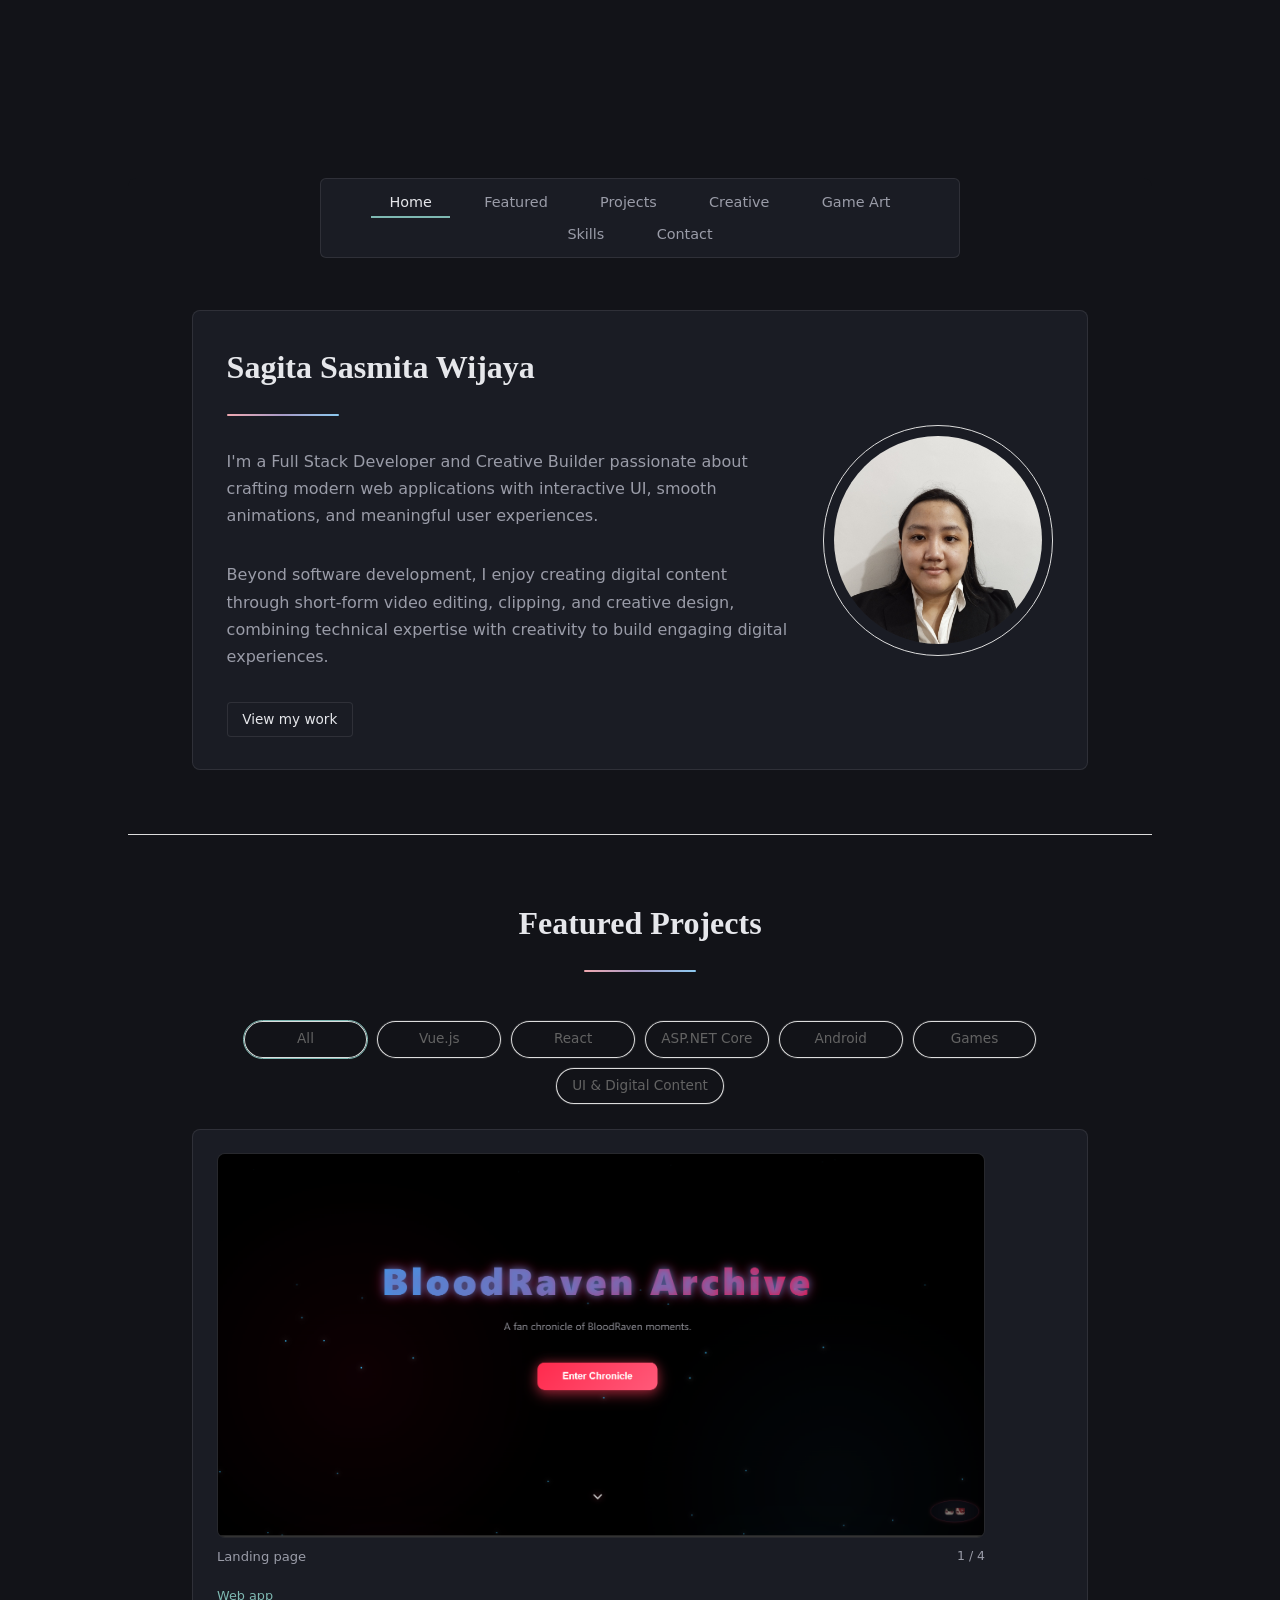
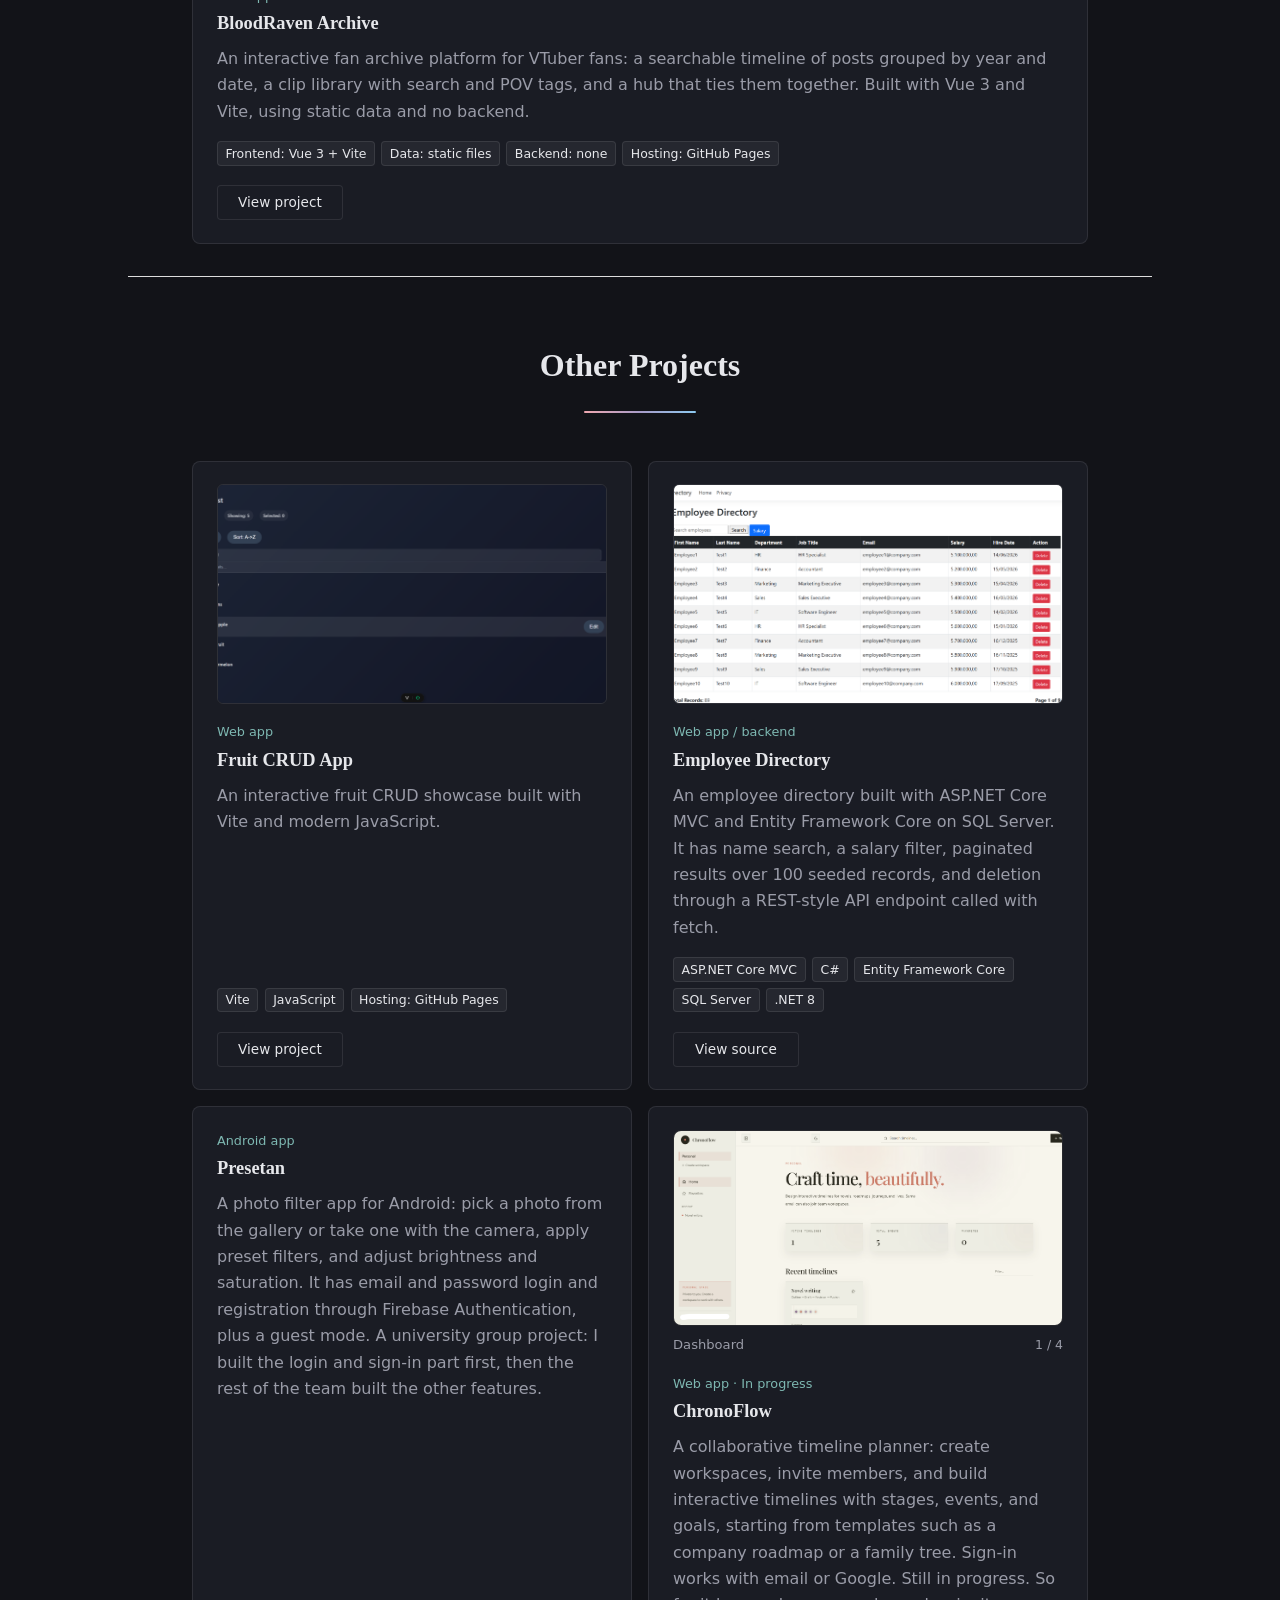
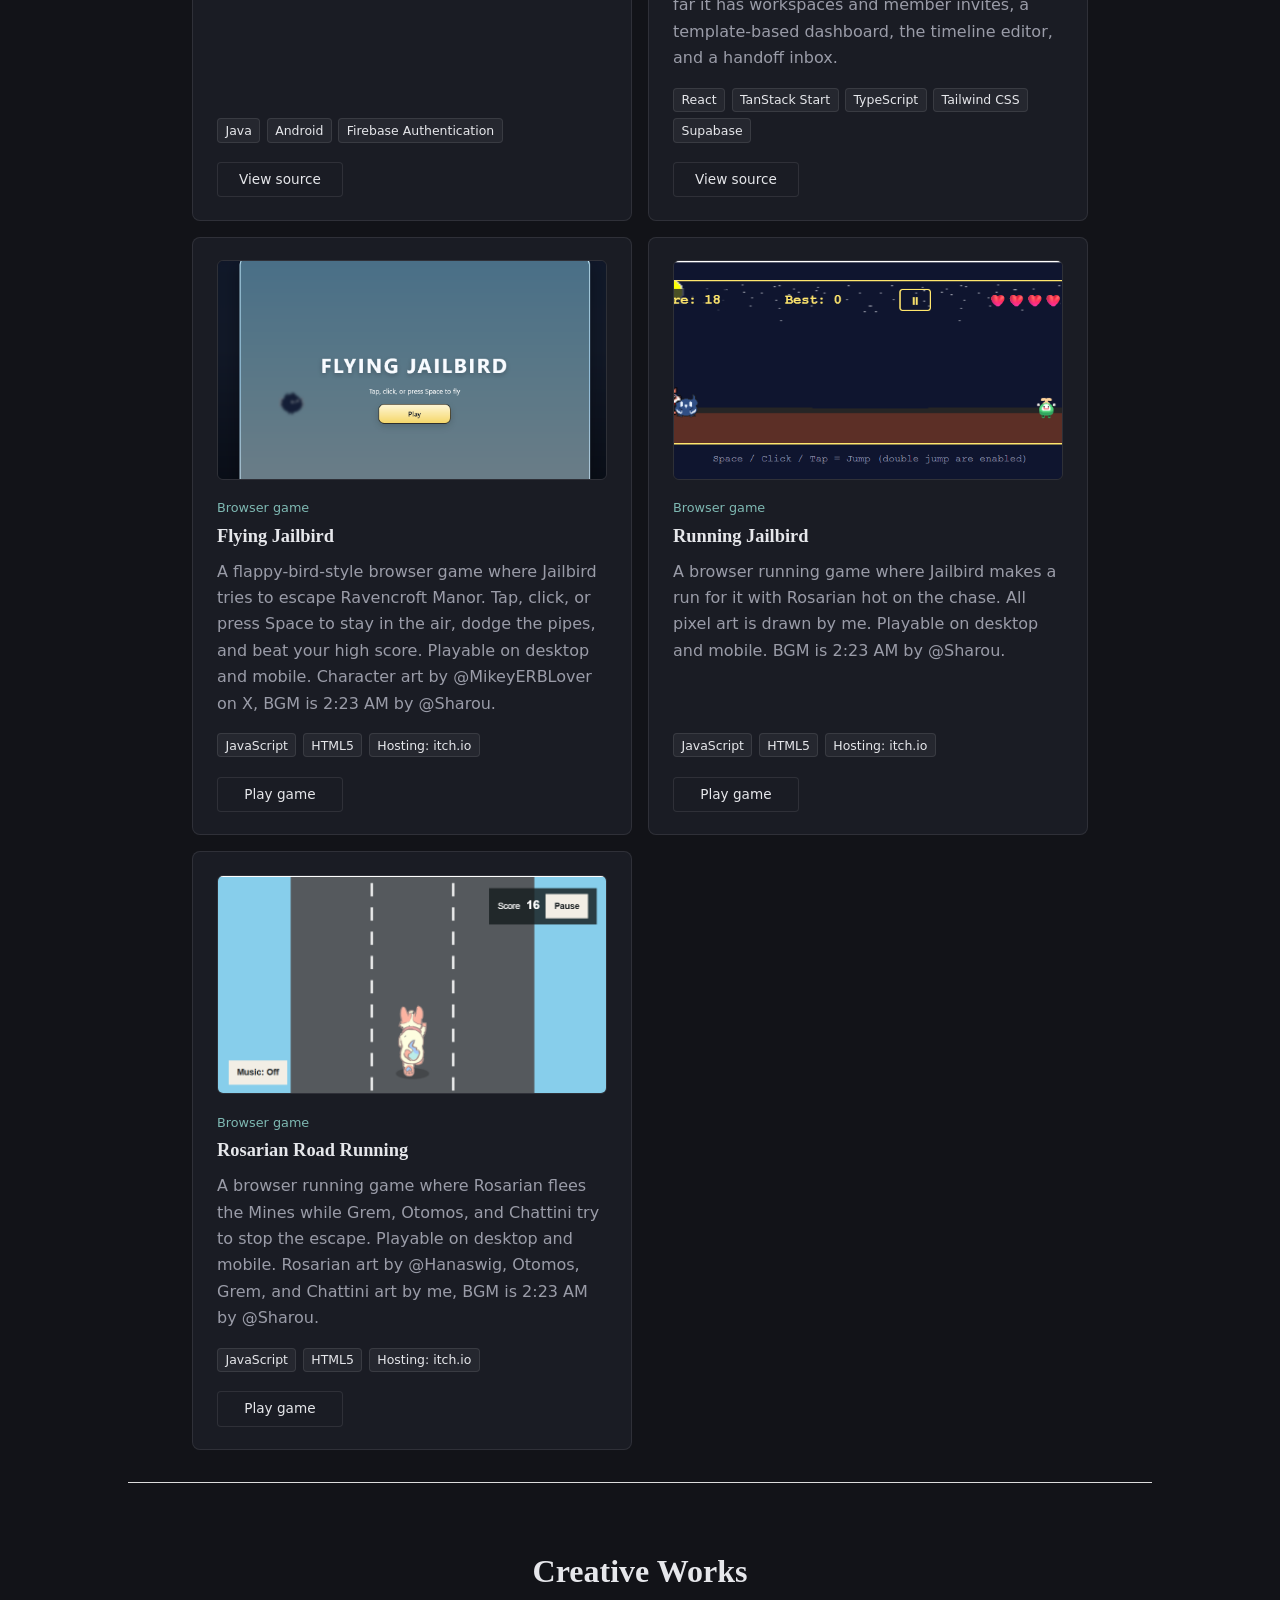
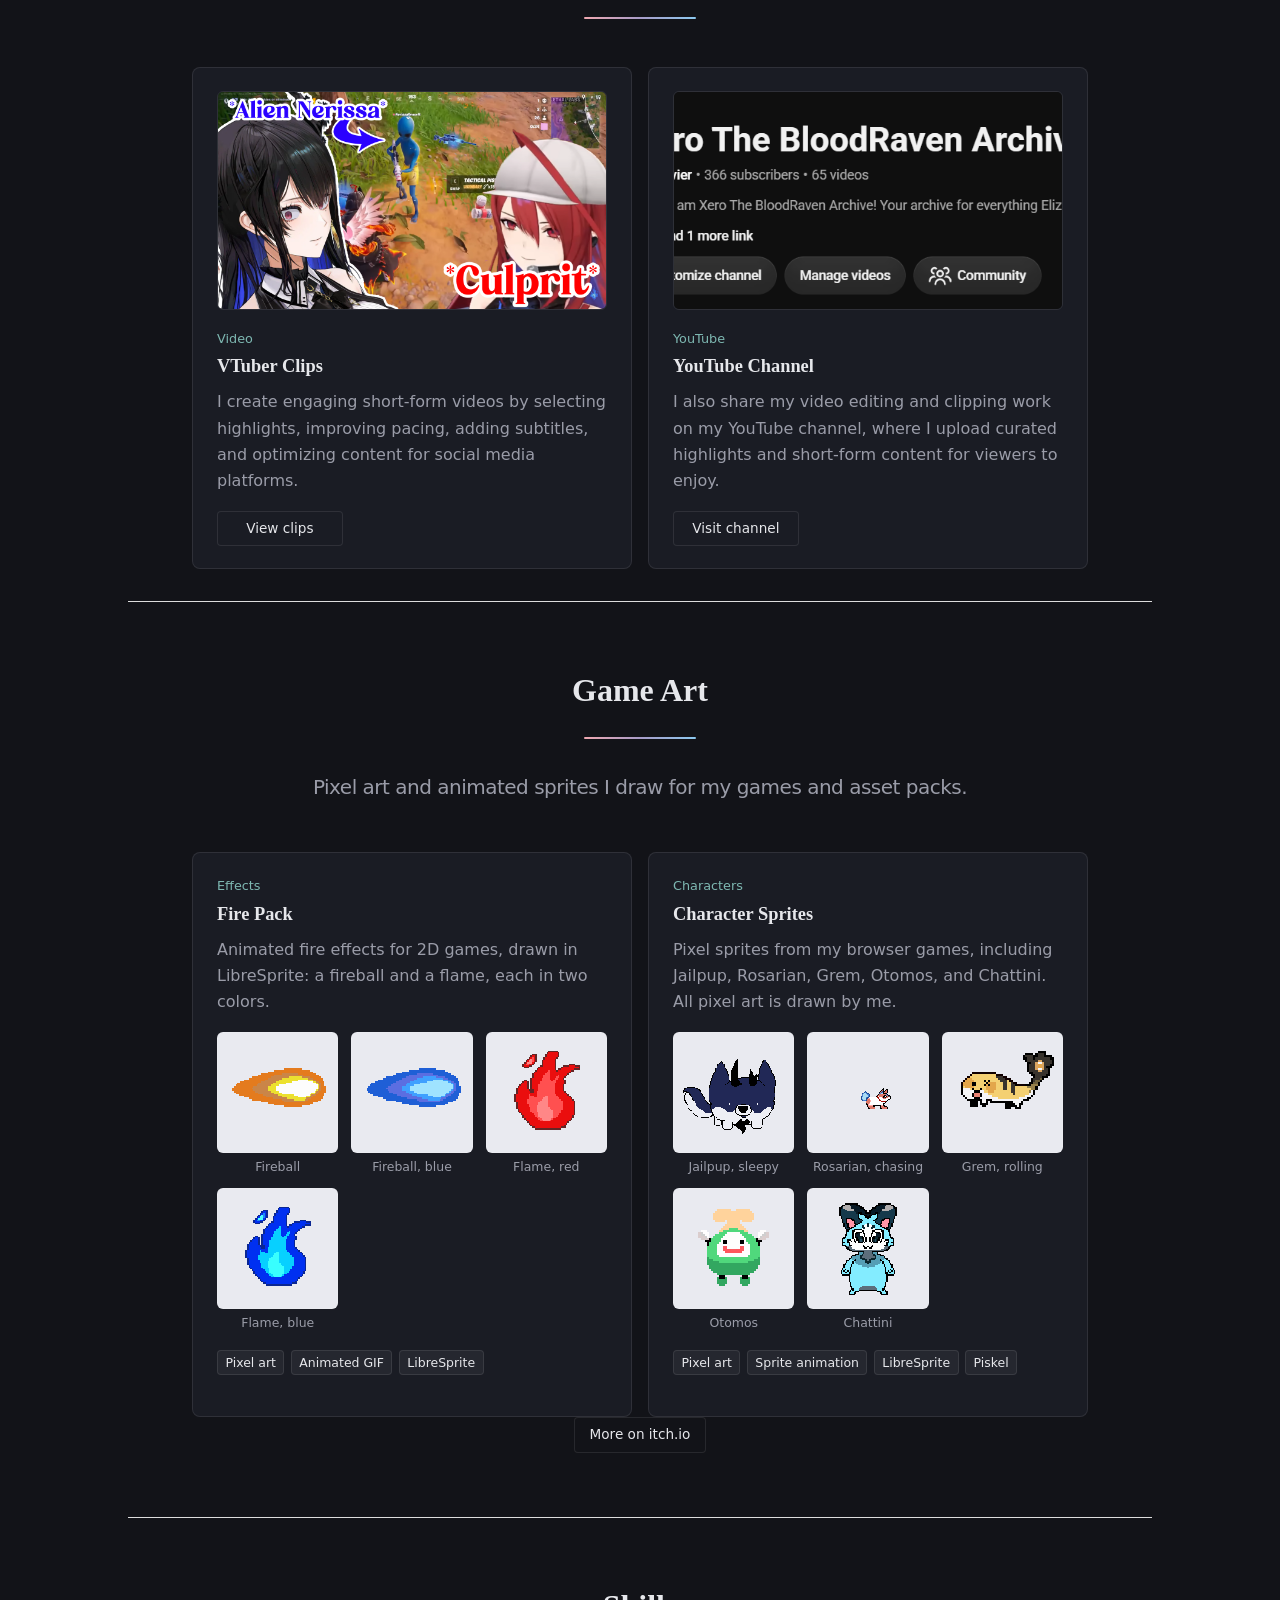
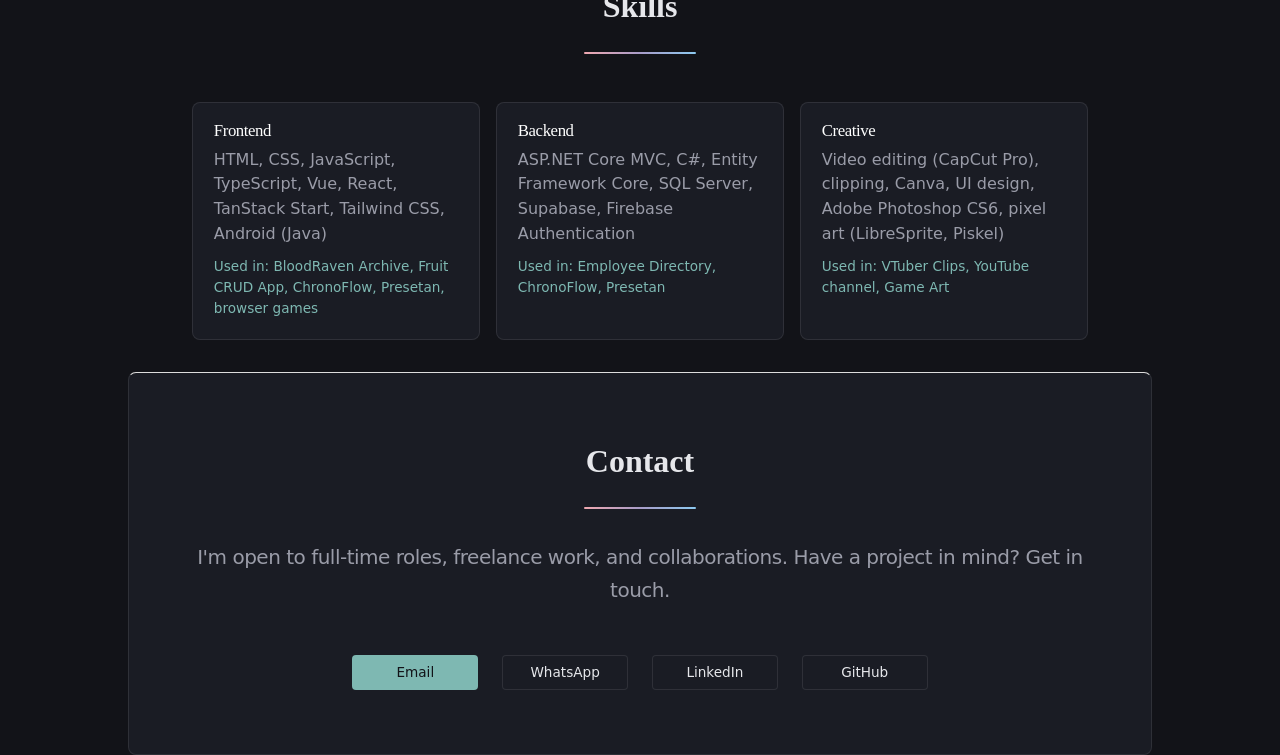
==== commit 1306be9e: "Update index.html" ====
--- a/index.html
+++ b/index.html
@@ -372,6 +372,9 @@
 							</ul>
 						</article>
 					</div>
+					<ul class="actions special">
+						<li><a href="https://xerovier.itch.io" class="button" target="_blank" rel="noopener noreferrer">More on itch.io</a></li>
+					</ul>
 				</section>
 
 				<section id="skills" class="main special">
@@ -381,13 +384,13 @@
 					<ul class="statistics">
 						<li>
 							<strong>Frontend</strong>
-							<p>HTML, CSS, JavaScript, Vue, React</p>
-							<p class="used-in">Used in: BloodRaven Archive, Fruit CRUD App, ChronoFlow, browser games</p>
+							<p>HTML, CSS, JavaScript, TypeScript, Vue, React, TanStack Start, Tailwind CSS, Android (Java)</p>
+							<p class="used-in">Used in: BloodRaven Archive, Fruit CRUD App, ChronoFlow, Presetan, browser games</p>
 						</li>
 						<li>
 							<strong>Backend</strong>
-							<p>ASP.NET Core MVC, C#, Entity Framework Core, SQL Server</p>
-							<p class="used-in">Used in: Employee Directory</p>
+							<p>ASP.NET Core MVC, C#, Entity Framework Core, SQL Server, Supabase, Firebase Authentication</p>
+							<p class="used-in">Used in: Employee Directory, ChronoFlow, Presetan</p>
 						</li>
 						<li>
 							<strong>Creative</strong>
@@ -407,6 +410,7 @@
 							<li><a href="mailto:sagitasasmita@gmail.com" class="button primary">Email</a></li>
 							<li><a href="https://wa.me/6289628634629" class="button" target="_blank" rel="noopener noreferrer">WhatsApp</a></li>
 							<li><a href="https://www.linkedin.com/in/sagita-sasmita-wijaya-62982a235/" class="button" target="_blank" rel="noopener noreferrer">LinkedIn</a></li>
+							<li><a href="https://github.com/xeroedels" class="button" target="_blank" rel="noopener noreferrer">GitHub</a></li>
 						</ul>
 					</footer>
 				</section>
--- a/assets/css/custom.css
+++ b/assets/css/custom.css
@@ -1,6 +1,3 @@
-/*
-	Overrides for HTML5UP Stellar — keep the template, fix the layout.
-*/
 
 :root {
 	color-scheme: dark;
@@ -37,7 +34,6 @@
 	outline-offset: 3px;
 }
 
-/* Header: no giant logo photo, no empty void */
 #header {
 	background: transparent;
 	border: 0;
@@ -63,7 +59,6 @@
 	display: none;
 }
 
-/* Simple nav, still visible on phones */
 #nav {
 	background: var(--panel) !important;
 	border: 1px solid var(--line);
@@ -113,7 +108,6 @@
 		top: 0.4em;
 		z-index: 10000;
 		width: calc(100% - 1.5em) !important;
-		/* sticky + the desktop centering transform can shift the bar; reset it here */
 		left: auto;
 		transform: none;
 		margin: 0 auto;
@@ -184,8 +178,6 @@
 	font-size: 0.8rem;
 	color: var(--accent);
 }
-
-/* About: let the text breathe next to the photo */
 .spotlight {
 	background: var(--panel);
 	border: 1px solid var(--line);
@@ -241,7 +233,6 @@
 	}
 }
 
-/* Project filter */
 .filter-bar {
 	display: flex;
 	flex-wrap: wrap;
@@ -280,7 +271,6 @@
 	outline-offset: 3px;
 }
 
-/* Project cards */
 .project-grid {
 	display: grid;
 	grid-template-columns: 1fr 1fr;
@@ -303,7 +293,6 @@
 	align-items: flex-start;
 }
 
-/* display:flex / grid above would otherwise override the hidden attribute */
 .project-card[hidden],
 .project-grid[hidden],
 #main > section[hidden],
@@ -322,7 +311,6 @@
 	margin-bottom: 1em;
 }
 
-/* Only the description grows; the label must keep its own size and colour */
 .project-card > p:not(.label) {
 	flex: 1 1 auto;
 }
@@ -337,7 +325,6 @@
 	margin-bottom: 0;
 }
 
-/* Project screenshots (hidden automatically if the image file is missing) */
 .project-card .shot {
 	display: block;
 	width: 100%;
@@ -353,20 +340,21 @@
 	display: none;
 }
 
-/* The featured card spans the full width, so keep its picture from getting huge */
 .project-grid--featured .shot {
 	max-height: 22em;
 }
 
-/* Screenshot slider: swipe, arrows, dots (class names kept from the old thumbnail row) */
 .shot-gallery {
-	position: relative;
 	width: 100%;
 	margin: 0 0 1.1em 0;
 }
 
 .project-grid--featured .shot-gallery {
 	max-width: 48em;
+}
+
+.slider-stage {
+	position: relative;
 }
 
 .shot-gallery .slides {
@@ -376,7 +364,7 @@
 	scrollbar-width: none;
 	background: var(--bg);
 	border: 1px solid var(--line);
-	border-radius: 6px;
+	border-radius: 8px;
 }
 
 .shot-gallery .slides::-webkit-scrollbar {
@@ -395,6 +383,7 @@
 	border: 0;
 	border-radius: 0;
 	scroll-snap-align: start;
+	cursor: zoom-in;
 }
 
 .shot-gallery .slides img[hidden] {
@@ -414,22 +403,22 @@
 	transform: translateY(-50%);
 	display: grid;
 	place-items: center;
-	width: 2.4rem;
-	height: 2.4rem;
+	width: 2.6rem;
+	height: 2.6rem;
 	border: 1px solid var(--line);
 	border-radius: 50%;
-	background: rgba(18, 19, 24, 0.8);
-	color: var(--text);
-	font-size: 1.5rem;
-	line-height: 1;
+	background: rgba(18, 19, 24, 0.85);
+	box-shadow: none !important;
+	color: var(--text) !important;
 	cursor: pointer;
-}
-
-.slider-prev { left: 0.6rem; }
-.slider-next { right: 0.6rem; }
-
-.slider-btn:hover {
-	background: rgba(18, 19, 24, 0.95);
+	transition: opacity 0.2s ease, border-color 0.2s ease;
+}
+
+.slider-prev { left: 0.7rem; }
+.slider-next { right: 0.7rem; }
+
+.slider-btn:hover,
+.slider-btn:focus-visible {
 	border-color: var(--accent);
 }
 
@@ -440,55 +429,96 @@
 }
 
 .slider-btn:disabled {
-	opacity: 0.35;
-	cursor: default;
+	visibility: hidden;
+}
+
+@media (hover: hover) {
+	.slider-btn { opacity: 0; }
+	.slider-stage:hover .slider-btn,
+	.shot-gallery:focus-within .slider-btn { opacity: 1; }
+}
+
+.slider-bar {
+	display: flex;
+	align-items: center;
+	gap: 0.8rem;
+	margin-top: 0.55rem;
+}
+
+.slider-caption {
+	flex: 1 1 auto;
+	min-width: 0;
+	color: var(--muted);
+	font-size: 0.82rem;
+	line-height: 1.3;
 }
 
 .slider-dots {
-	position: absolute;
-	left: 50%;
-	bottom: 0.5rem;
-	transform: translateX(-50%);
 	display: flex;
-	padding: 0 0.3rem;
-	border-radius: 999px;
-	background: rgba(18, 19, 24, 0.7);
+	align-items: center;
 }
 
 .slider-dot {
 	all: unset;
 	box-sizing: content-box;
-	width: 0.5rem;
-	height: 0.5rem;
-	padding: 0.3rem;
-	border-radius: 50%;
-	background: rgba(255, 255, 255, 0.4);
+	width: 0.45rem;
+	height: 0.45rem;
+	padding: 0.4rem 0.2rem;
+	border-radius: 999px;
+	background: rgba(255, 255, 255, 0.28);
 	background-clip: content-box;
+	box-shadow: none !important;
 	cursor: pointer;
+	transition: width 0.25s ease, background-color 0.25s ease;
+}
+
+.slider-dot:hover {
+	background-color: rgba(255, 255, 255, 0.5);
 }
 
 .slider-dot.is-active {
+	width: 1.3rem;
 	background-color: var(--accent);
 }
 
 .slider-count {
-	position: absolute;
-	top: 0.6rem;
-	right: 0.6rem;
-	padding: 0.15em 0.6em;
-	border-radius: 999px;
-	background: rgba(18, 19, 24, 0.8);
-	color: var(--text);
-	font-size: 0.75rem;
+	min-width: 2.6em;
+	color: var(--muted);
+	font-size: 0.78rem;
+	text-align: right;
+	font-variant-numeric: tabular-nums;
 }
 
 .slider-btn[hidden],
-.slider-dots[hidden],
-.slider-count[hidden] {
+.slider-bar[hidden] {
 	display: none;
 }
 
-/* Pixel-art sprites: light tiles so dark outlines stay visible, crisp scaling */
+.lightbox {
+	padding: 0;
+	border: 0;
+	background: transparent;
+	max-width: 96vw;
+	max-height: 96vh;
+	overflow: visible;
+}
+
+.lightbox::backdrop {
+	background: rgba(8, 9, 12, 0.9);
+}
+
+.lightbox img {
+	display: block;
+	max-width: 96vw;
+	max-height: 92vh;
+	border-radius: 8px;
+	cursor: zoom-out;
+}
+
+@media (prefers-reduced-motion: reduce) {
+	.slider-btn, .slider-dot { transition: none; }
+}
+
 .sprite-grid {
 	display: grid;
 	grid-template-columns: repeat(auto-fill, minmax(7rem, 1fr));
@@ -527,7 +557,6 @@
 	color: var(--muted);
 }
 
-/* Tech stack chips */
 .stack {
 	list-style: none;
 	margin: 0 0 1.2em 0;
@@ -588,7 +617,6 @@
 	color: #121318 !important;
 }
 
-/* Skills */
 .statistics {
 	display: grid;
 	grid-template-columns: 1fr 1fr 1fr;
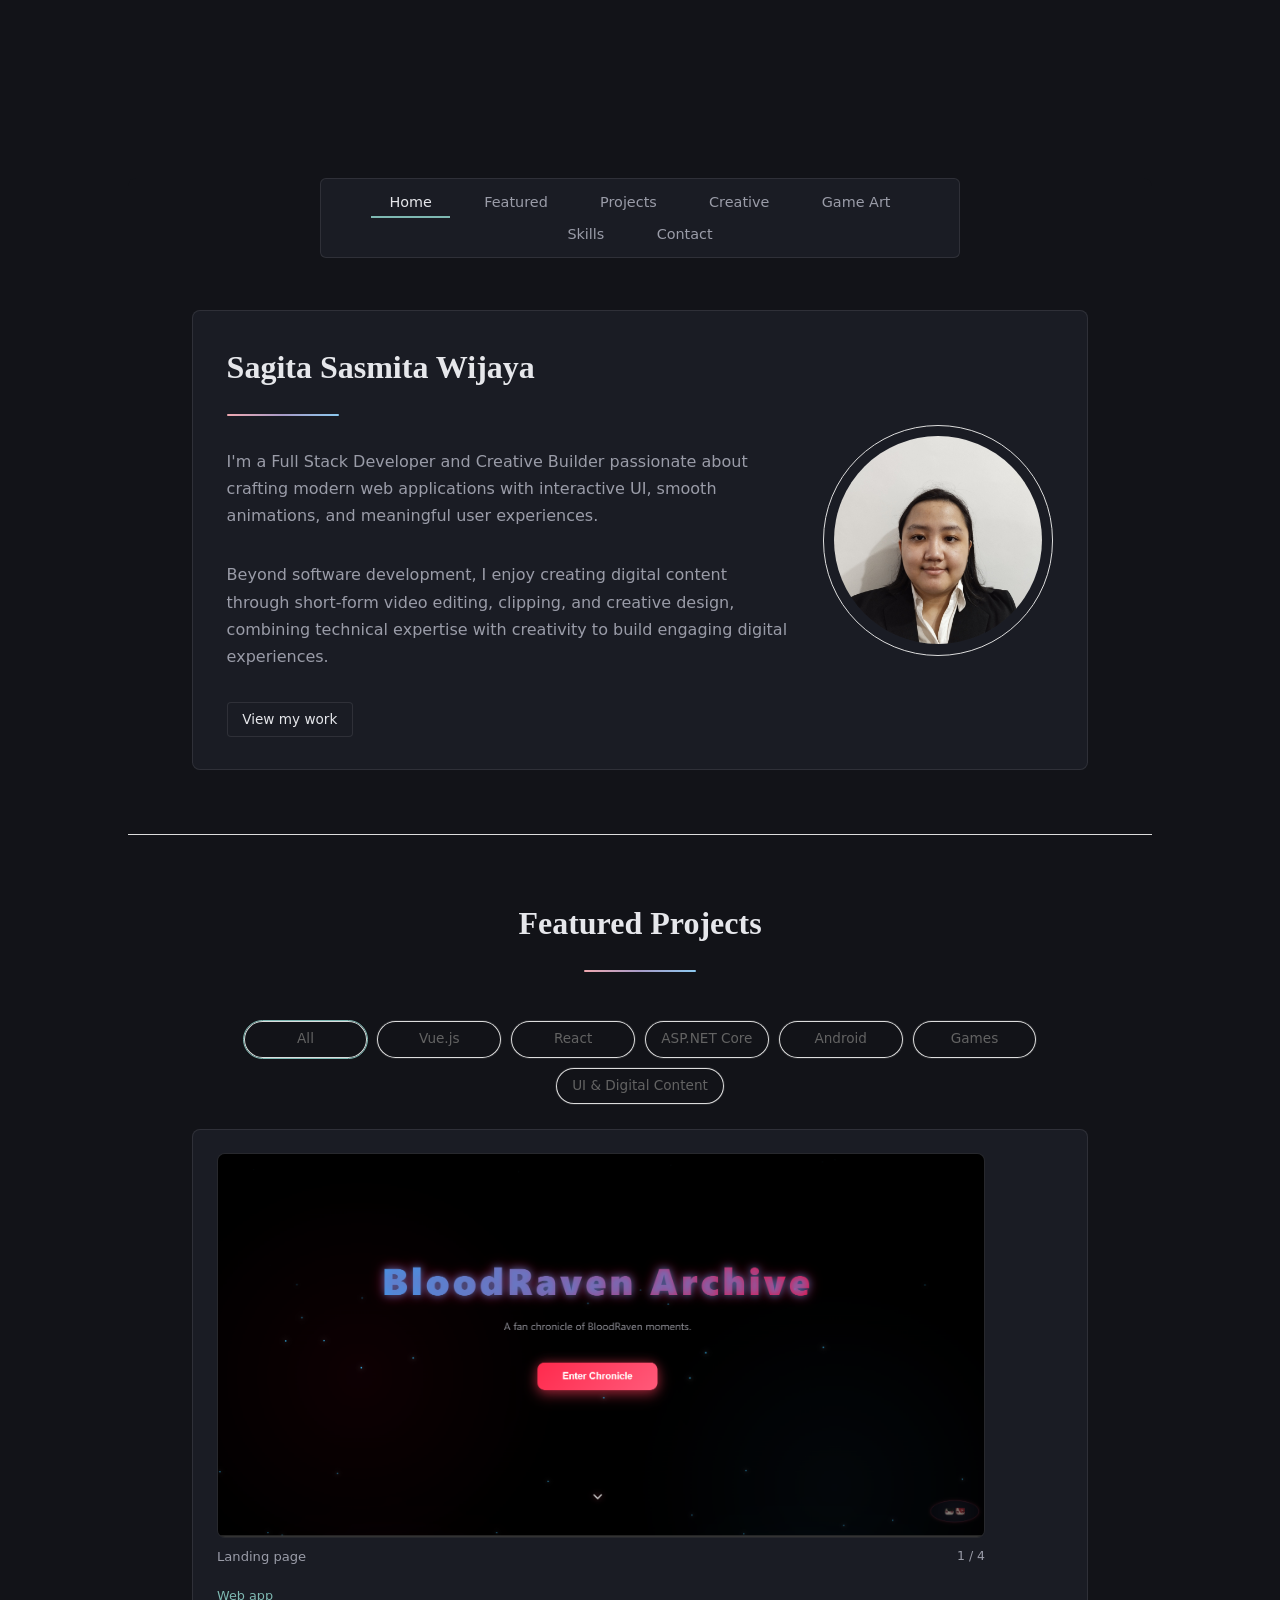
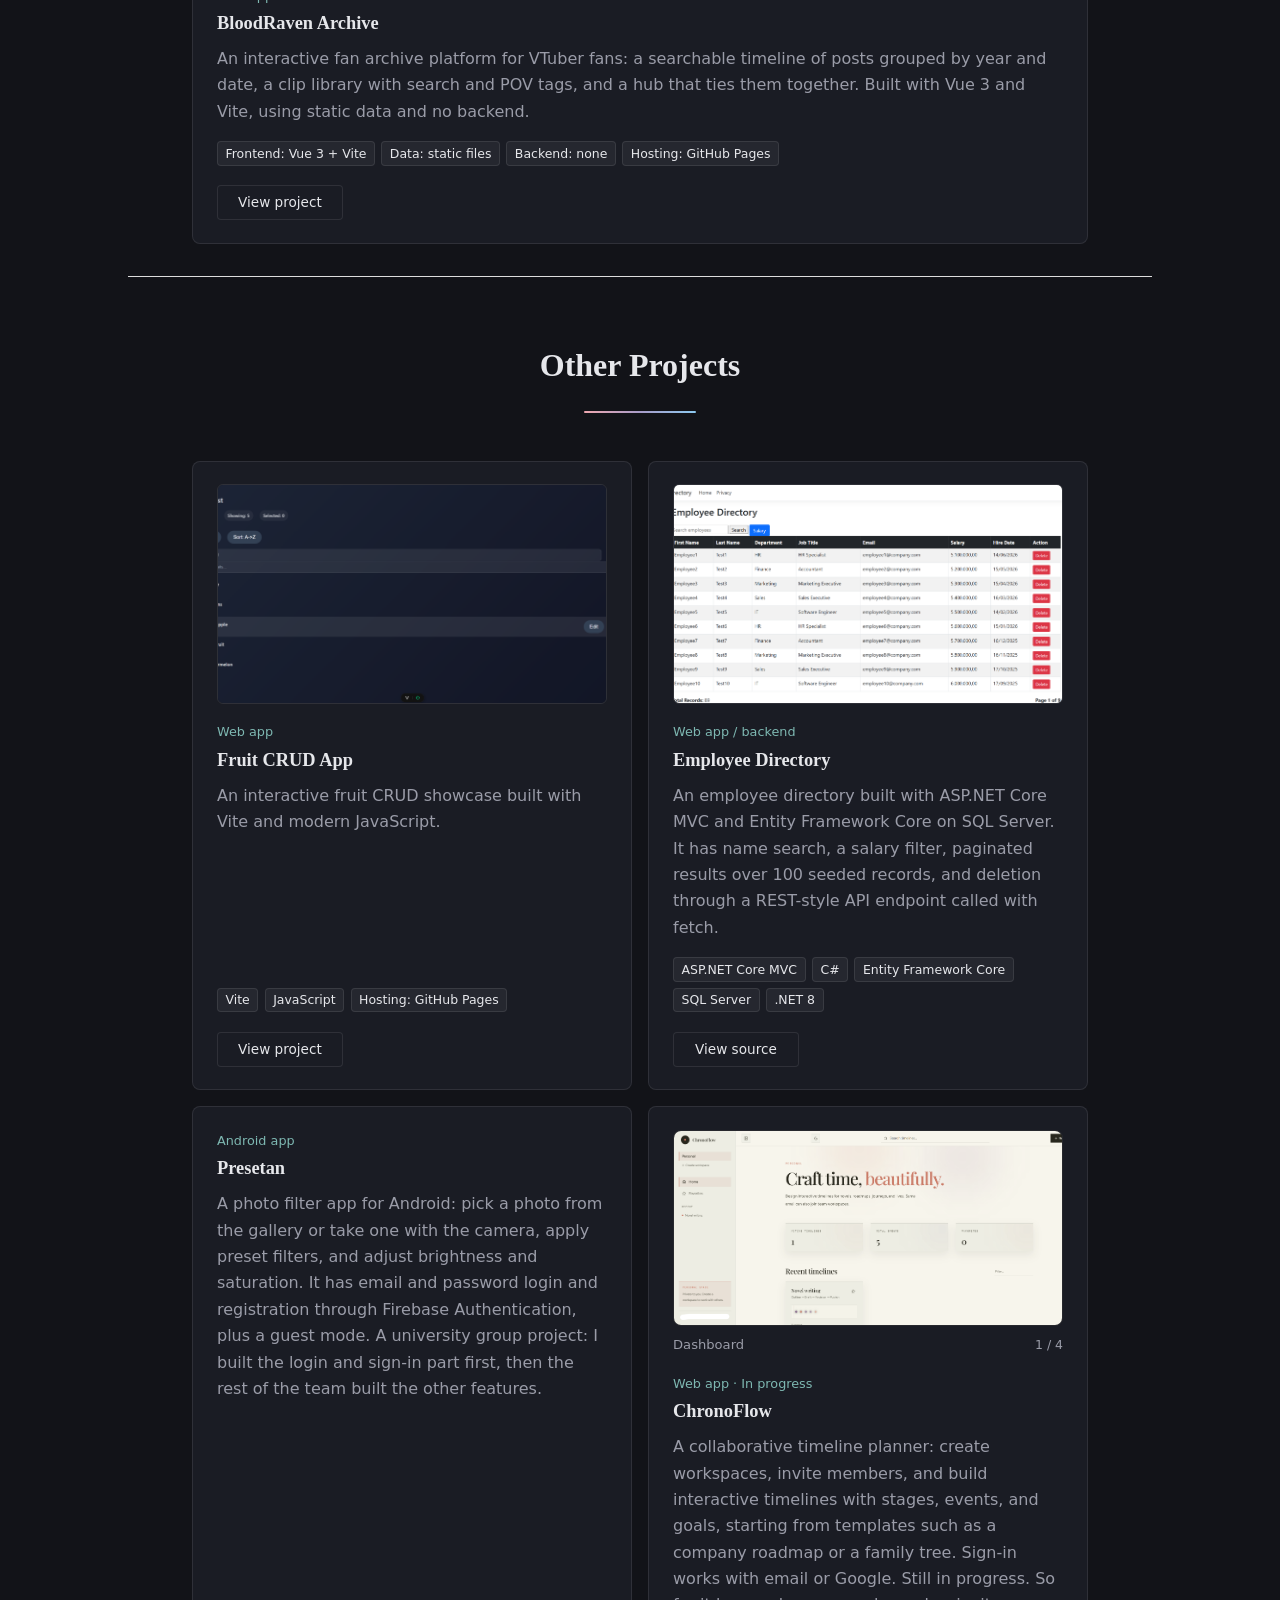
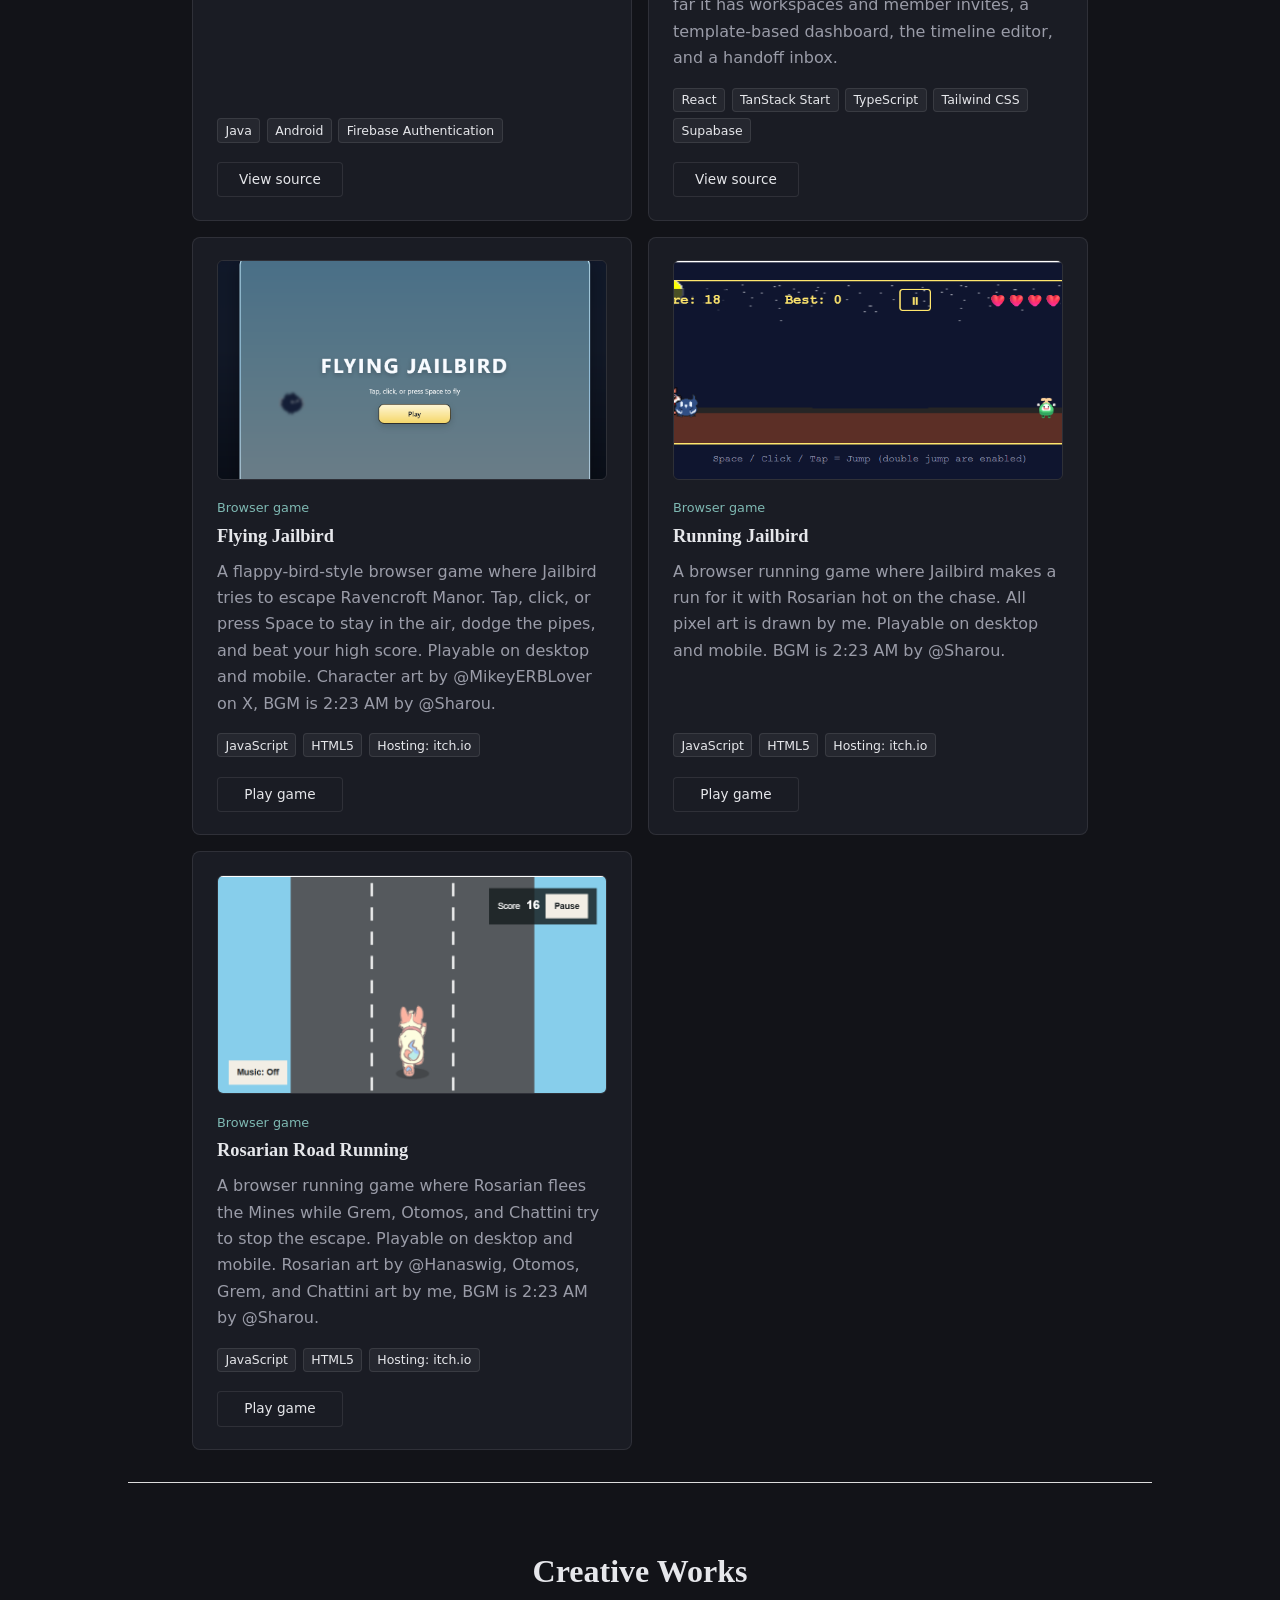
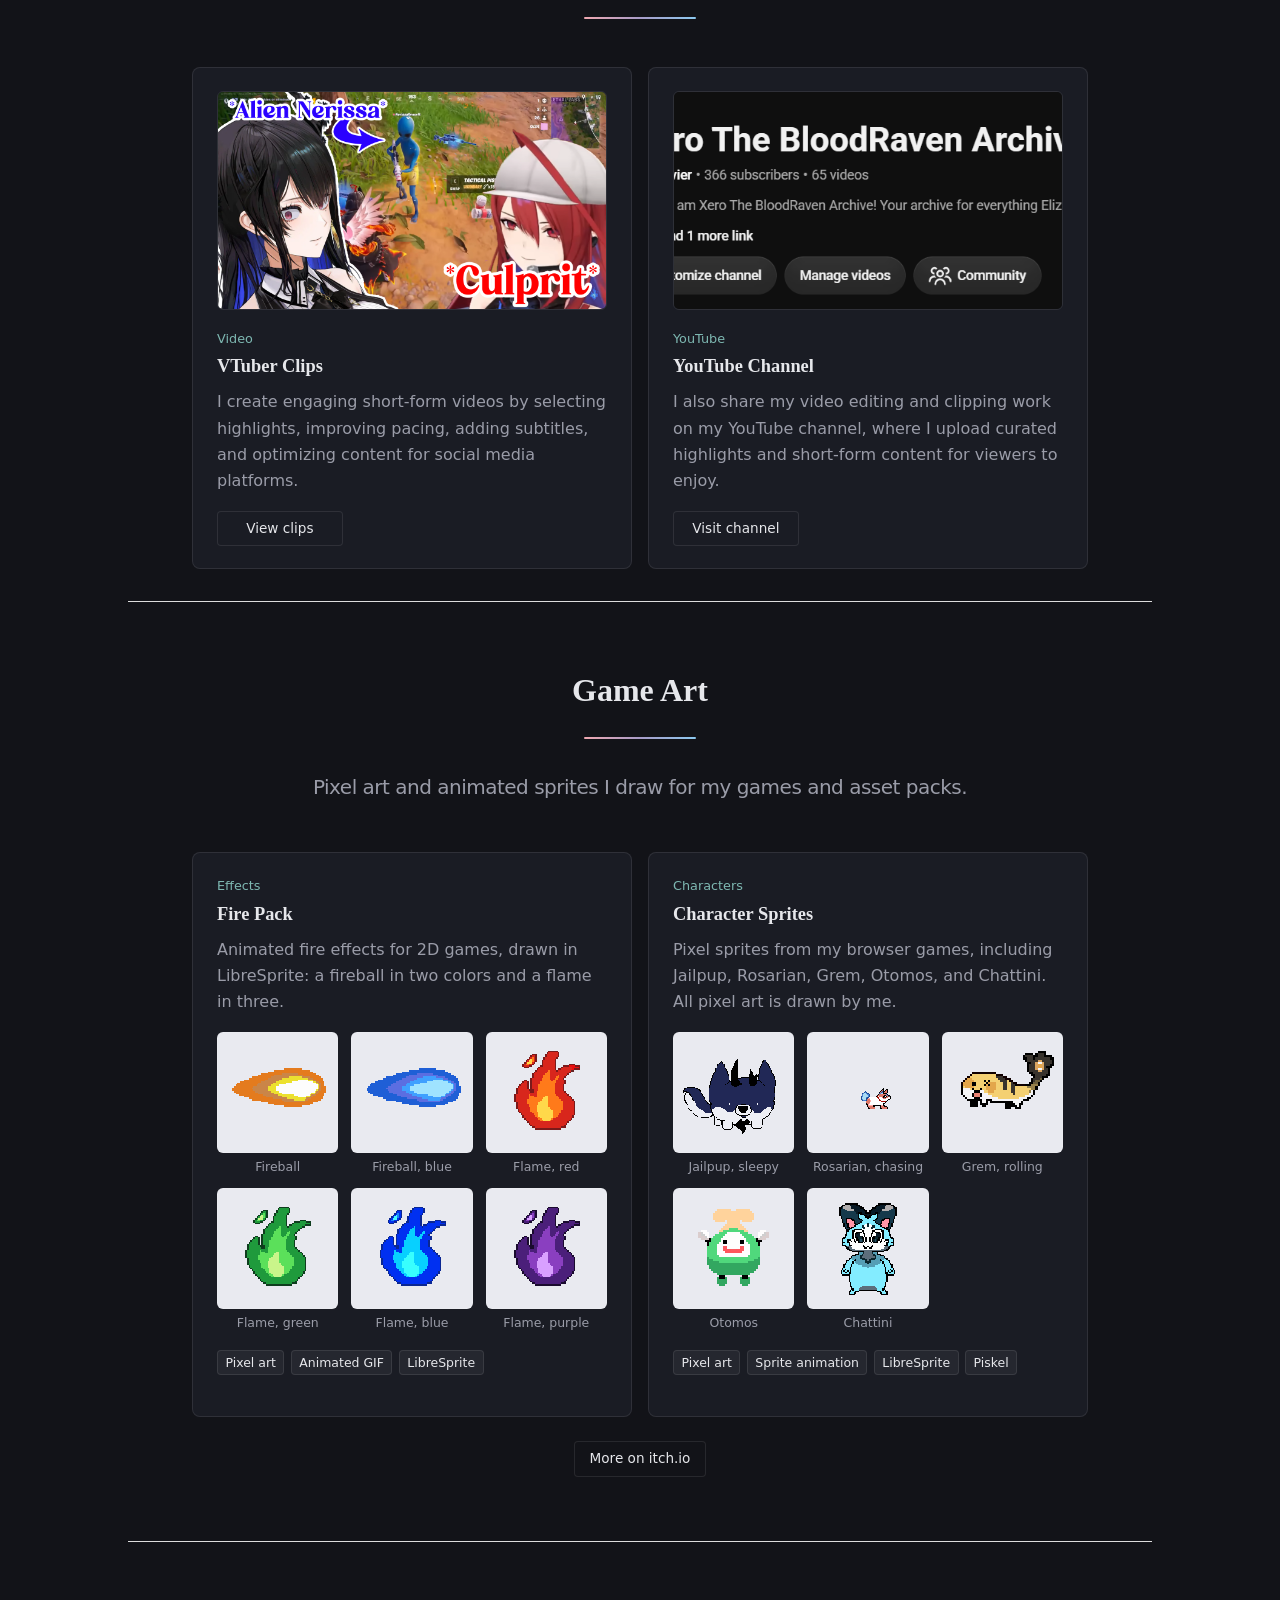
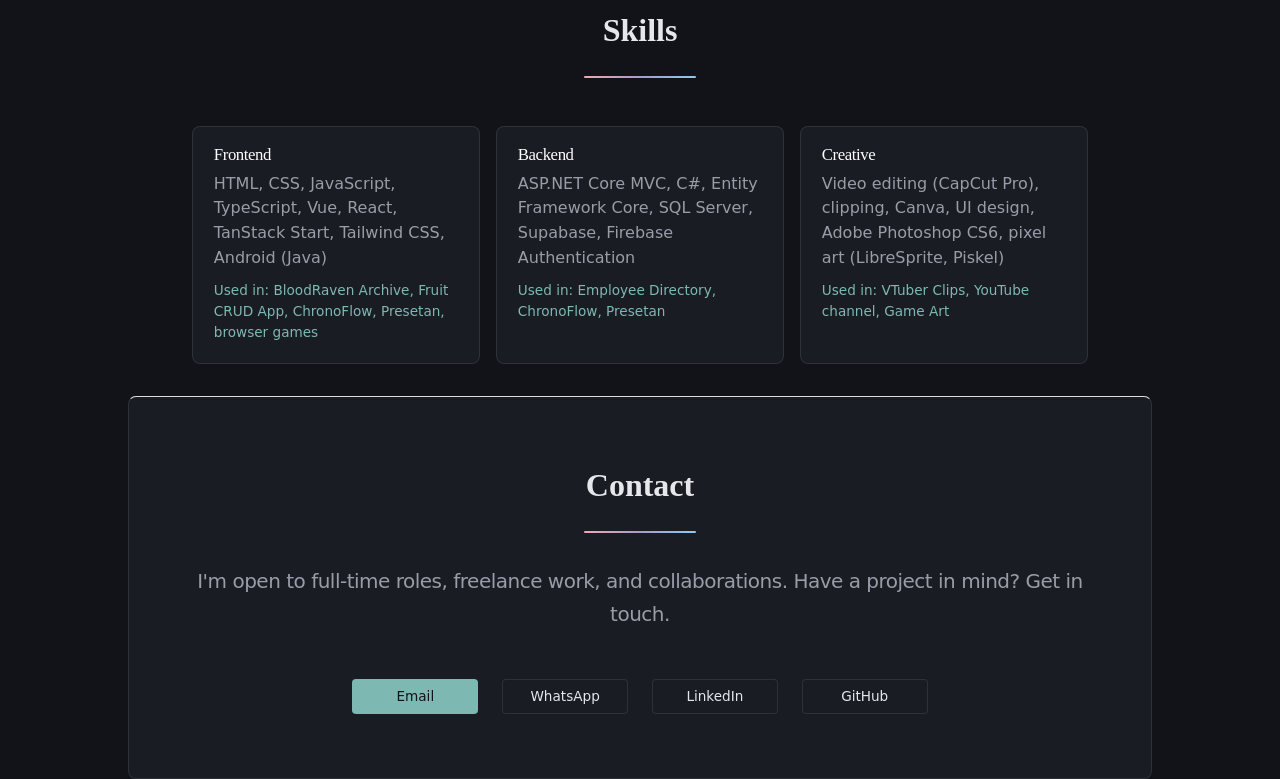
==== commit aba52753: "Update index.html" ====
--- a/index.html
+++ b/index.html
@@ -310,7 +310,7 @@
 							<p class="label">Effects</p>
 							<h3>Fire Pack</h3>
 							<p>
-								Animated fire effects for 2D games, drawn in LibreSprite: a fireball and a flame, each in two colors.
+								Animated fire effects for 2D games, drawn in LibreSprite: a fireball in two colors and a flame in three.
 							</p>
 							<div class="sprite-grid">
 								<figure class="sprite">
@@ -322,12 +322,20 @@
 									<figcaption>Fireball, blue</figcaption>
 								</figure>
 								<figure class="sprite">
-									<img src="images/LizFireSpriteRed.gif" alt="Animated red pixel-art flame" width="256" height="256" loading="lazy" onerror="this.hidden=true" />
+									<img src="images/LizFireSpriteRed.gif" alt="Animated red pixel-art flame" width="64" height="64" loading="lazy" onerror="this.hidden=true" />
 									<figcaption>Flame, red</figcaption>
 								</figure>
 								<figure class="sprite">
+									<img src="images/LizFireSpriteGreen.gif" alt="Animated green pixel-art flame" width="64" height="64" loading="lazy" onerror="this.hidden=true" />
+									<figcaption>Flame, green</figcaption>
+								</figure>
+								<figure class="sprite" hidden>
 									<img src="images/LizFireSprite_much_larger.gif" alt="Animated blue pixel-art flame" width="256" height="256" loading="lazy" onerror="this.hidden=true" />
 									<figcaption>Flame, blue</figcaption>
+								</figure>
+								<figure class="sprite">
+									<img src="images/LizFireSpritePurpleDark.gif" alt="Animated purple pixel-art flame" width="64" height="64" loading="lazy" onerror="this.hidden=true" />
+									<figcaption>Flame, purple</figcaption>
 								</figure>
 							</div>
 							<ul class="stack" aria-label="Details">
--- a/assets/css/custom.css
+++ b/assets/css/custom.css
@@ -1,4 +1,3 @@
-
 :root {
 	color-scheme: dark;
 	--bg: #121318;
@@ -178,6 +177,7 @@
 	font-size: 0.8rem;
 	color: var(--accent);
 }
+
 .spotlight {
 	background: var(--panel);
 	border: 1px solid var(--line);
@@ -519,6 +519,10 @@
 	.slider-btn, .slider-dot { transition: none; }
 }
 
+#art > .actions {
+	margin-top: 1.5em;
+}
+
 .sprite-grid {
 	display: grid;
 	grid-template-columns: repeat(auto-fill, minmax(7rem, 1fr));
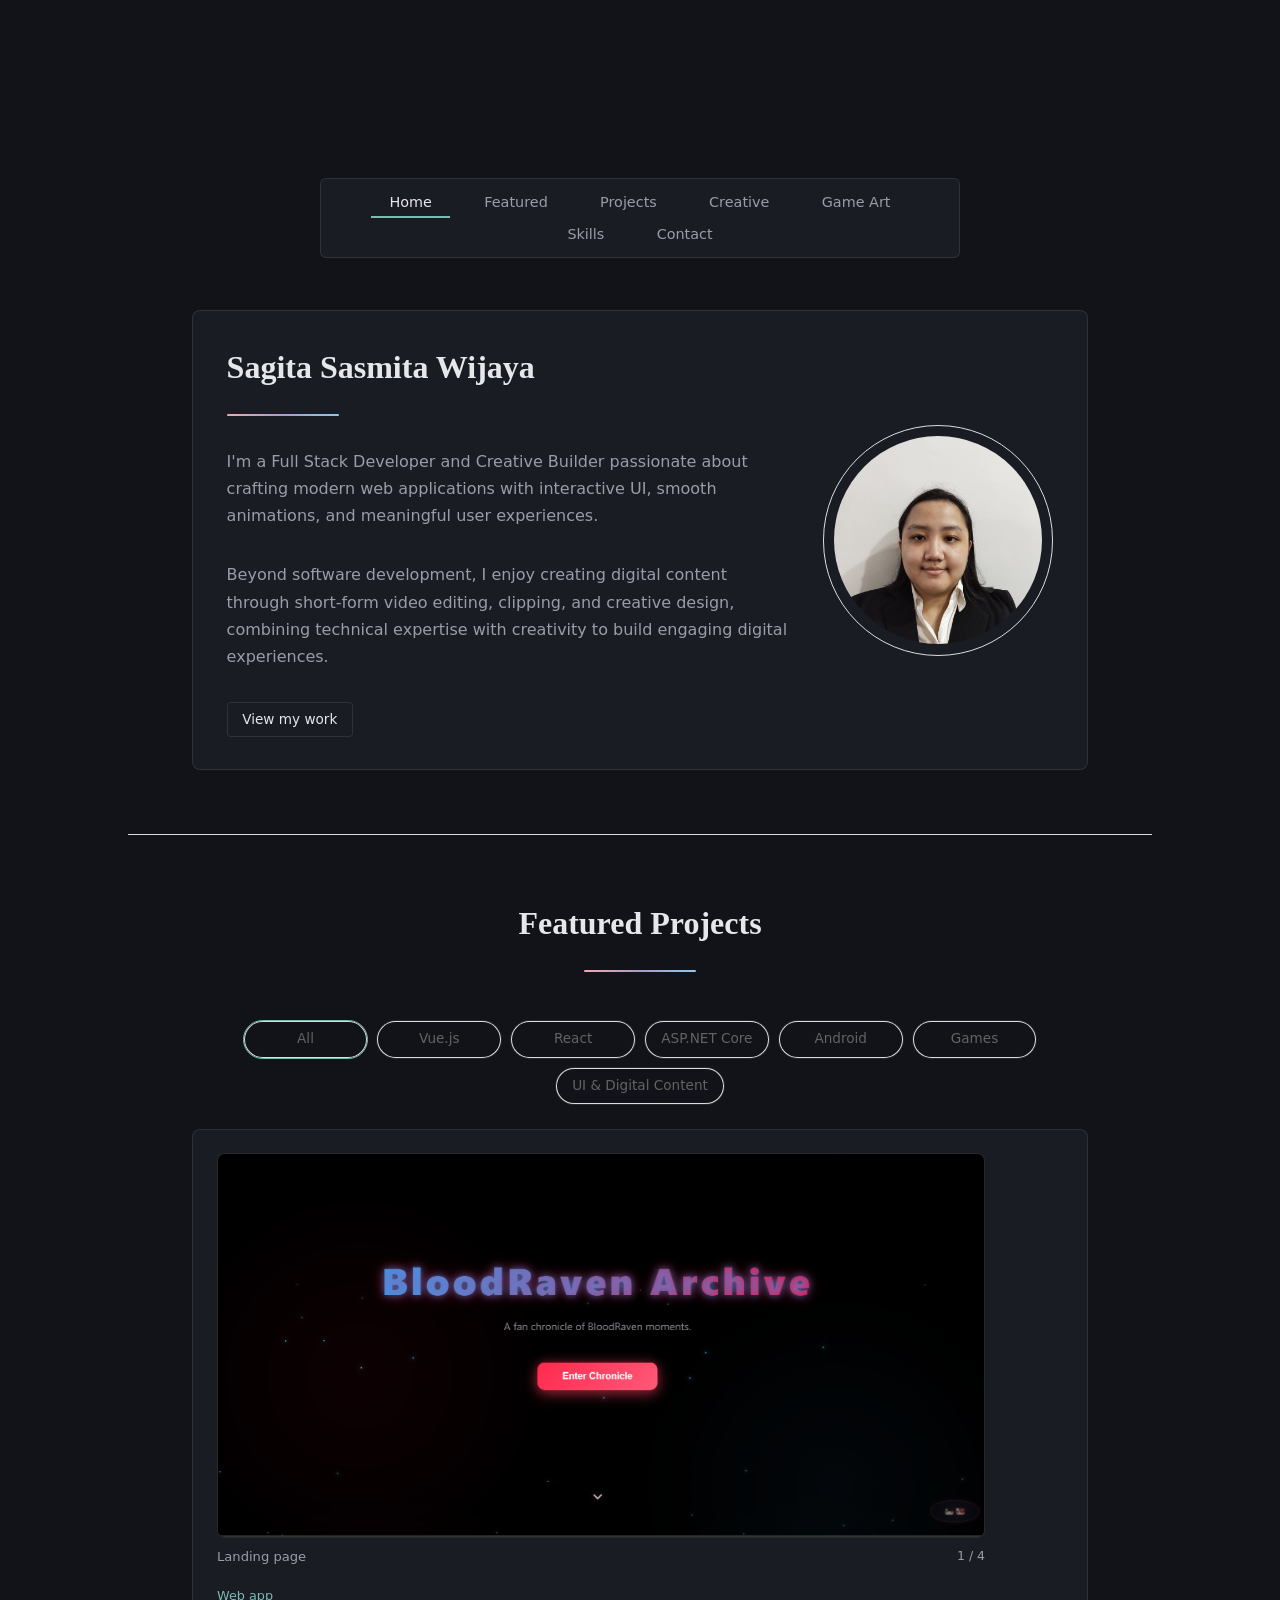
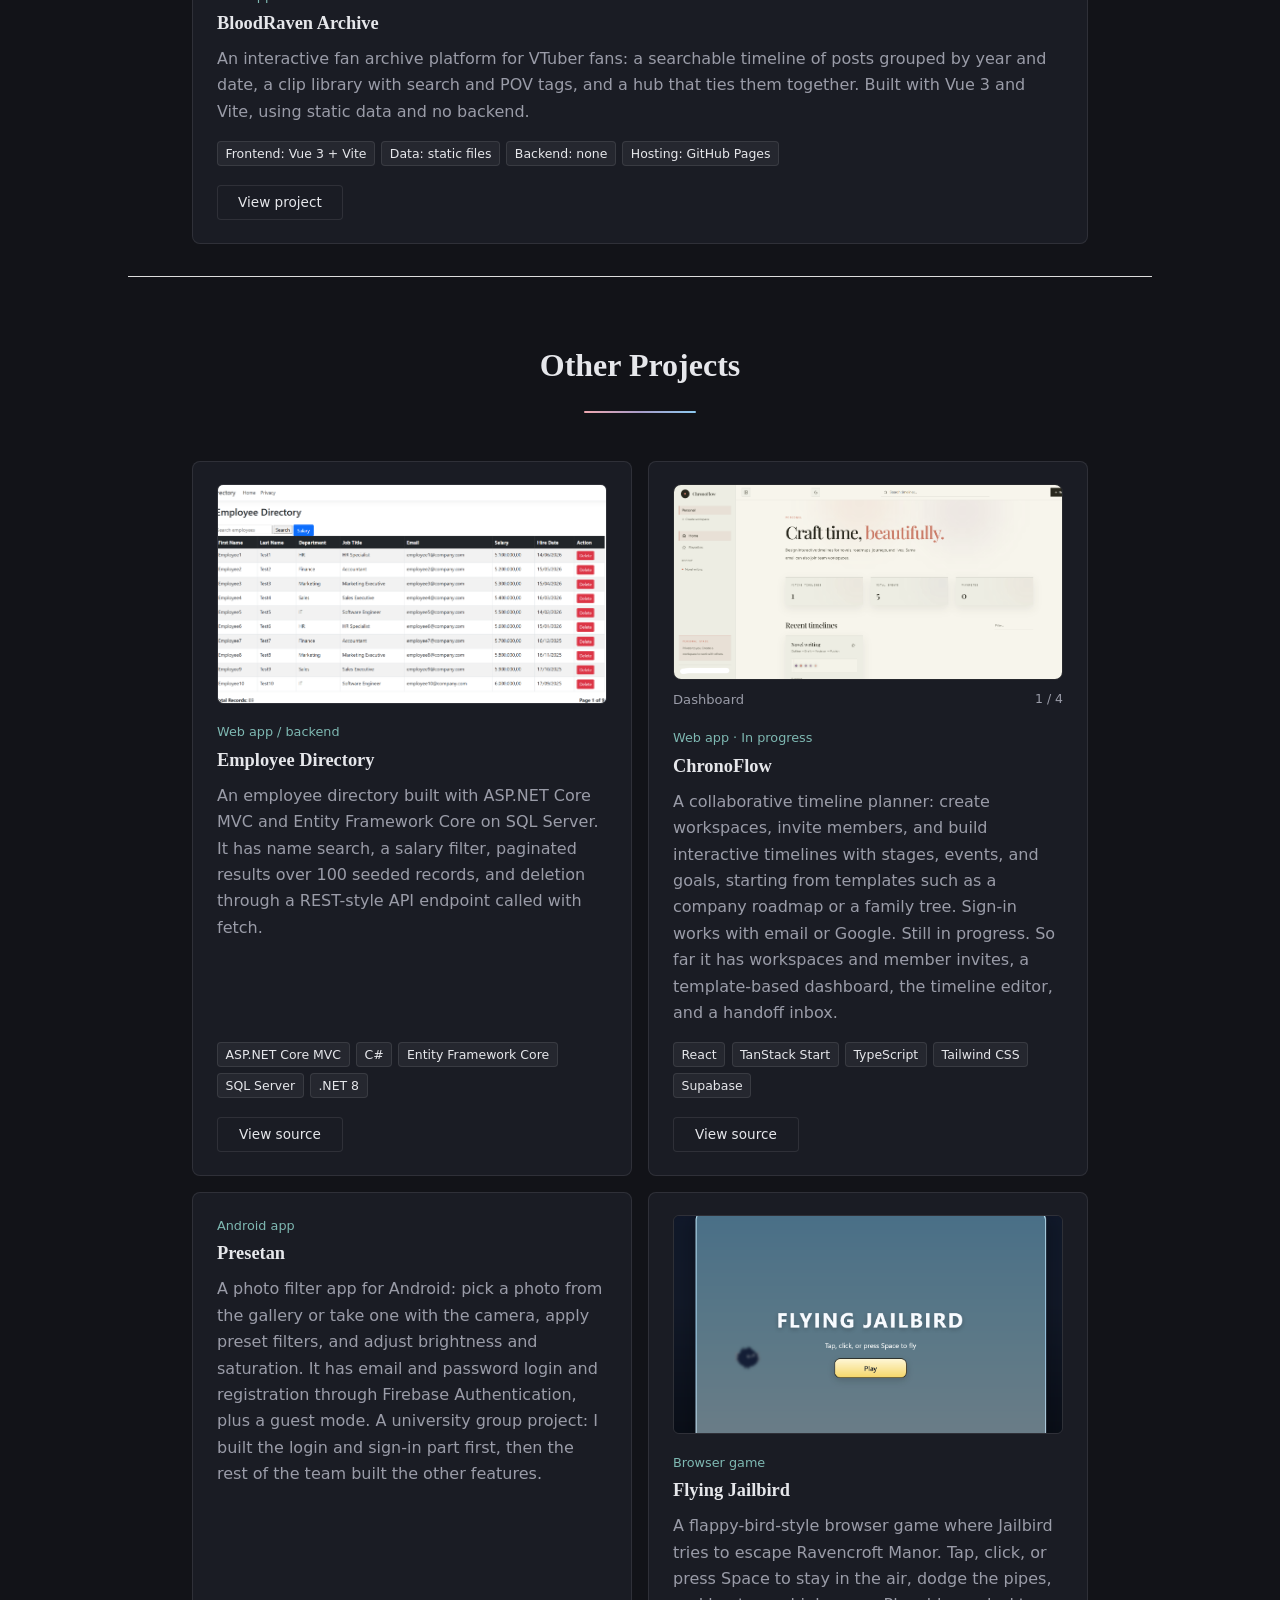
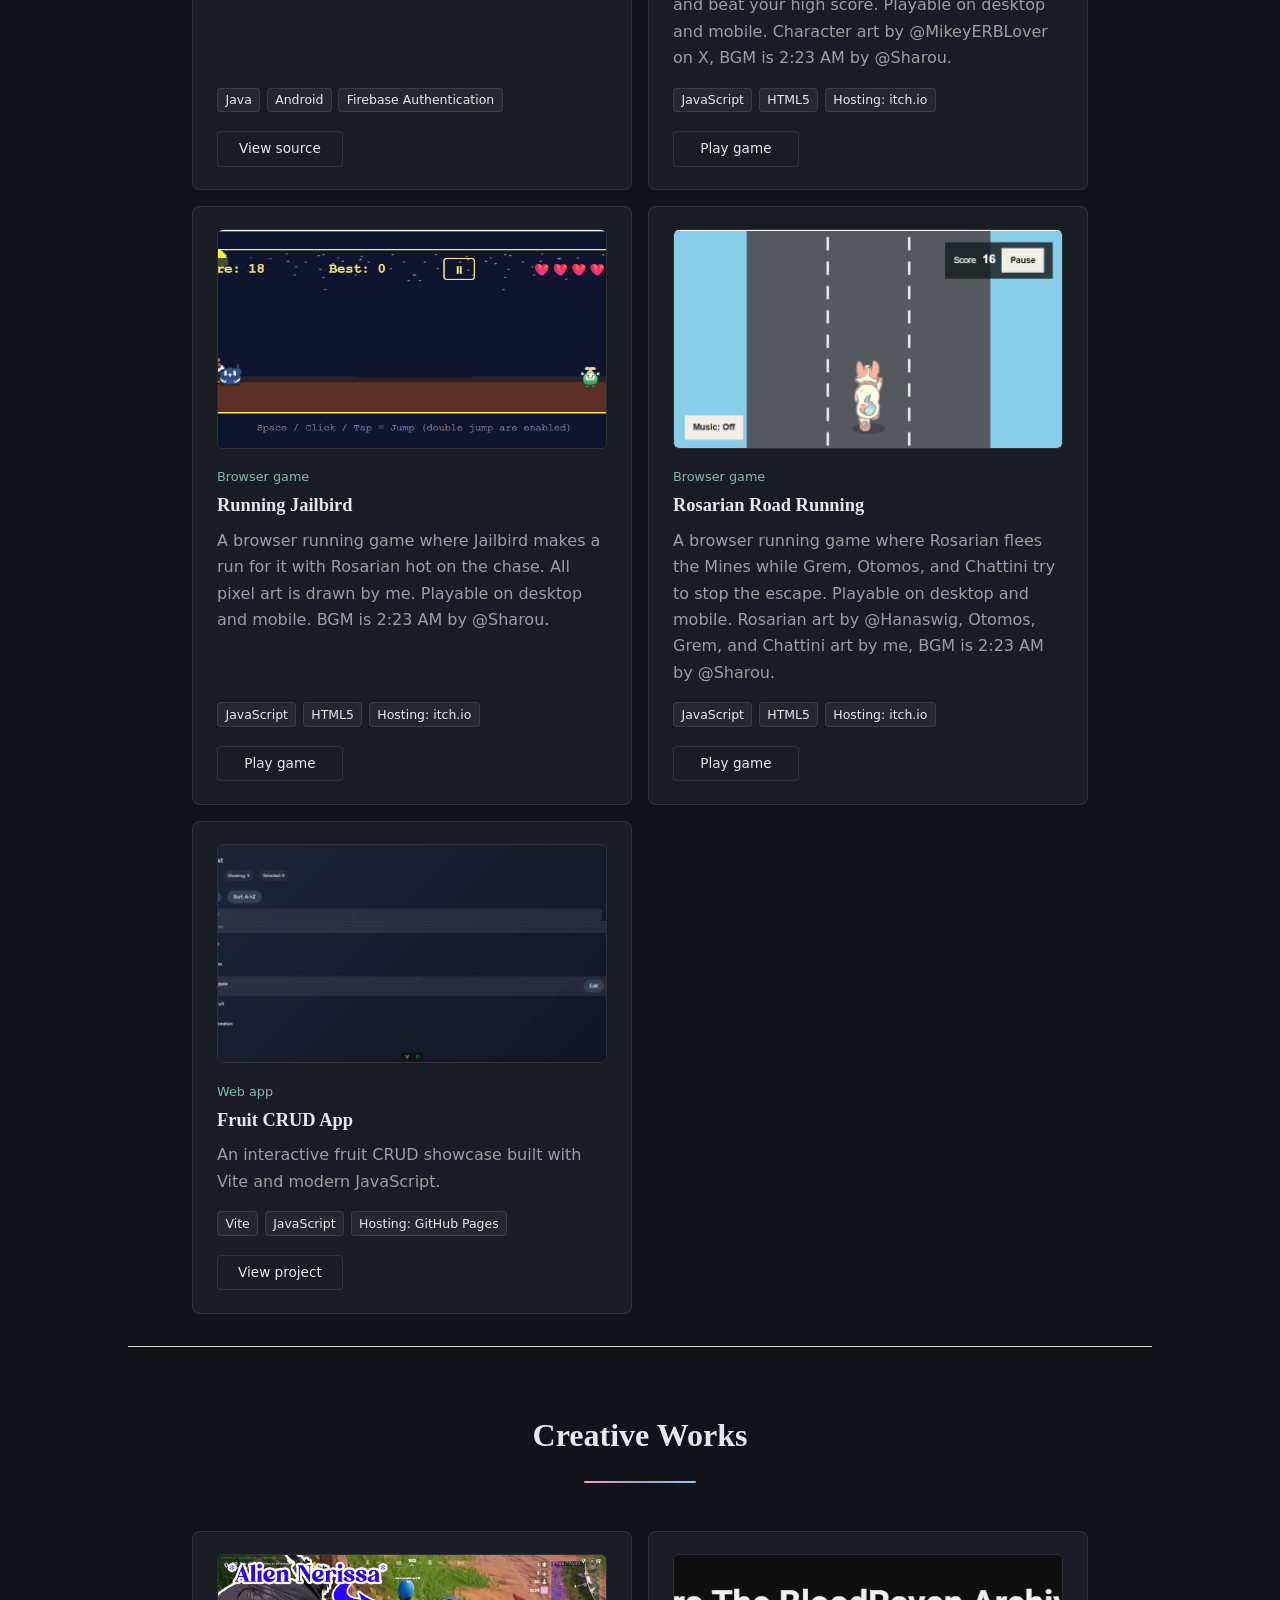
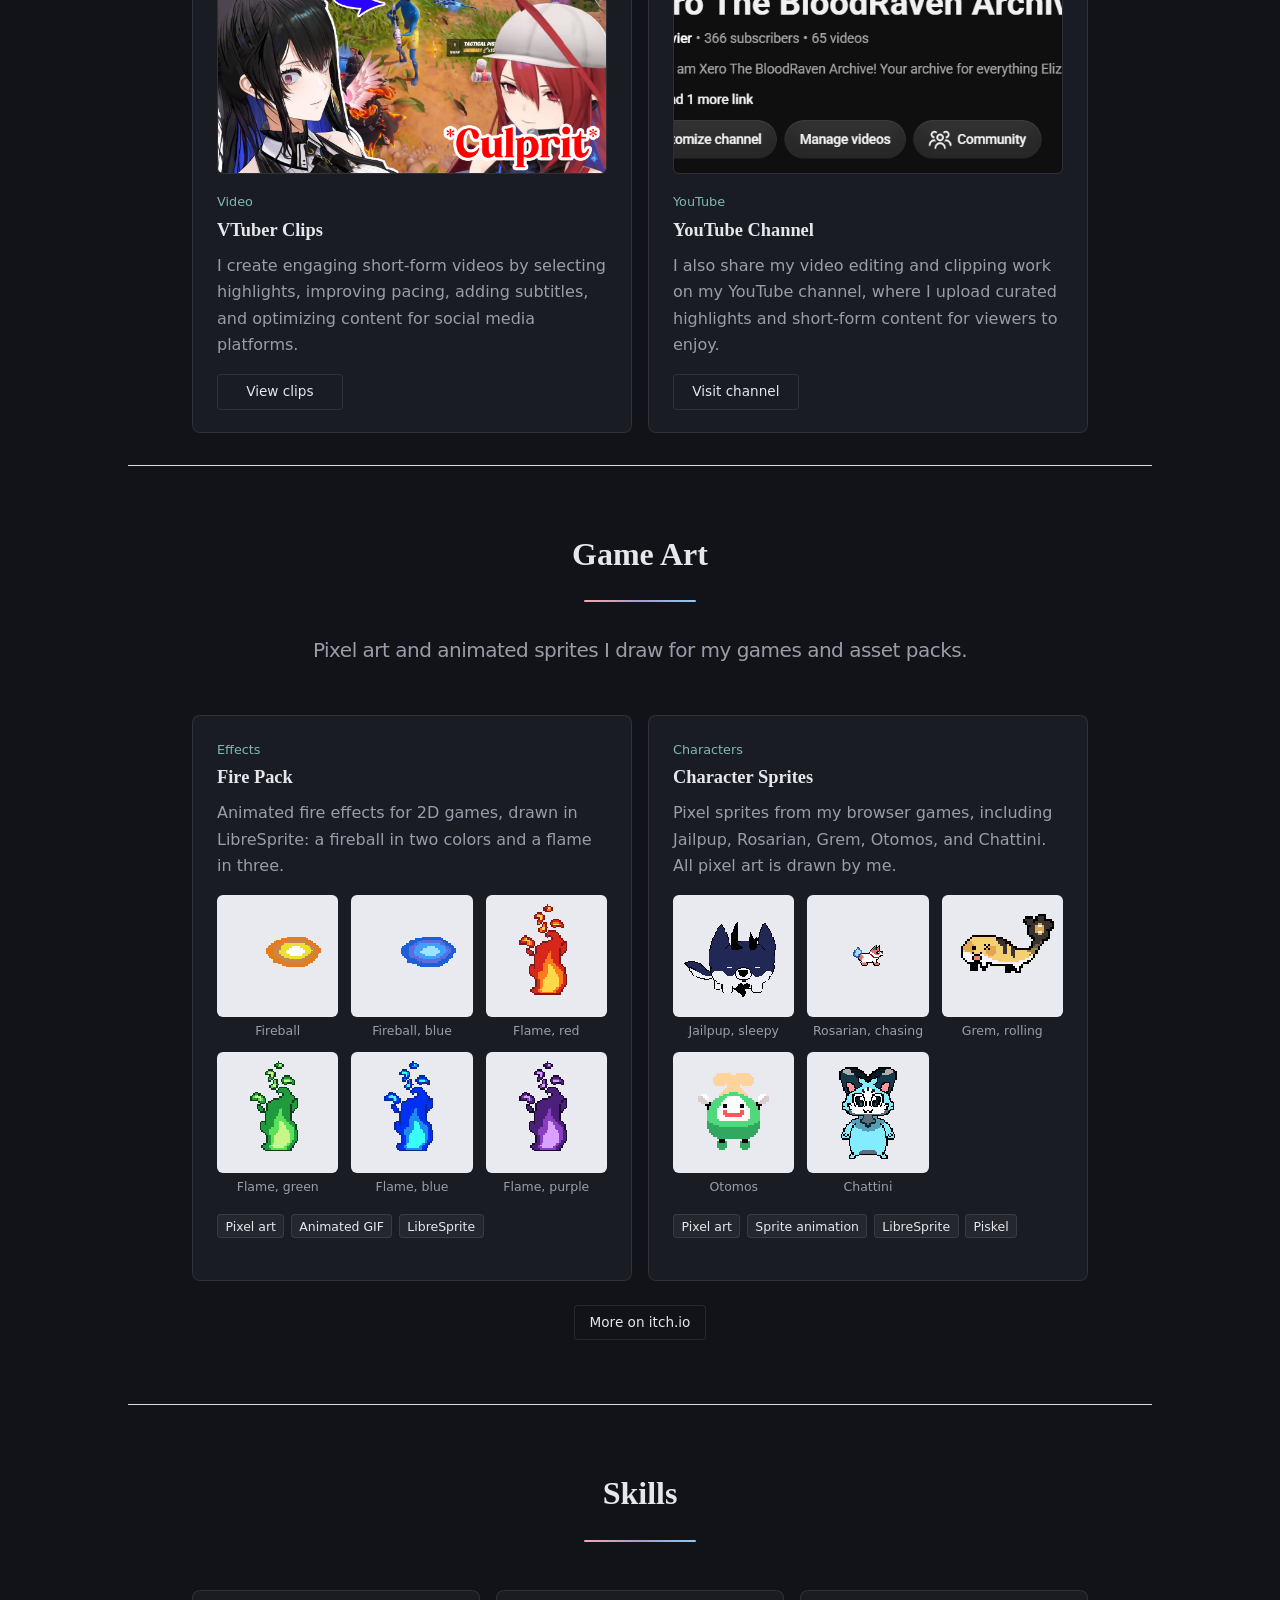
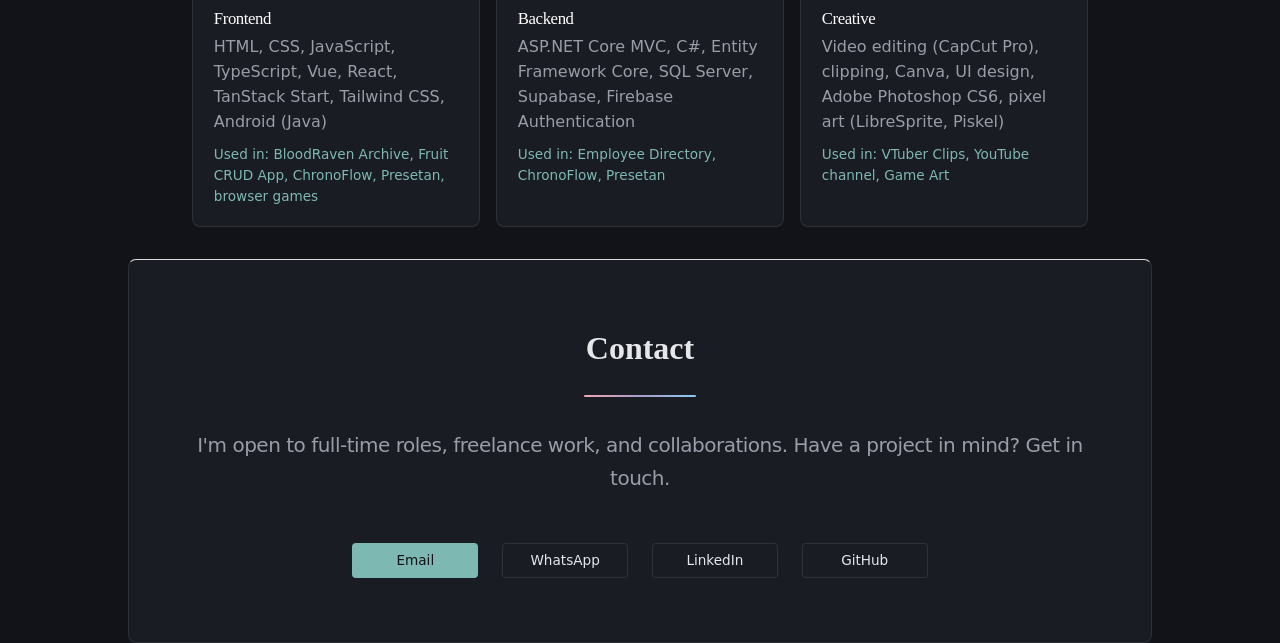
==== commit d50568b1: "Update index.html" ====
--- a/index.html
+++ b/index.html
@@ -119,24 +119,6 @@
 						<h2>Other Projects</h2>
 					</header>
 					<div class="project-grid" data-filter-grid>
-						<article class="project-card" data-tags="web">
-							<img class="shot" src="images/fruit-crud.png" alt="Screenshot of the Fruit CRUD App" width="1280" height="720" loading="lazy" onerror="this.hidden=true" />
-							<p class="label">Web app</p>
-							<h3>Fruit CRUD App</h3>
-							<p>
-								An interactive fruit CRUD showcase built with Vite and modern JavaScript.
-							</p>
-							<ul class="stack" aria-label="Tech stack">
-								<li>Vite</li>
-								<li>JavaScript</li>
-								<li>Hosting: GitHub Pages</li>
-							</ul>
-							<ul class="actions">
-								<li>
-									<a href="https://xeroedels.github.io/fruit-app/" class="button" target="_blank" rel="noopener noreferrer">View project</a>
-								</li>
-							</ul>
-						</article>
 						<article class="project-card" data-tags="aspnet">
 							<img class="shot" src="images/employee-directory.png" alt="Employee Directory table with a name search, a salary filter, and pagination" width="1280" height="720" loading="lazy" onerror="this.hidden=true" />
 							<p class="label">Web app / backend</p>
@@ -154,24 +136,6 @@
 							<ul class="actions">
 								<li>
 									<a href="https://github.com/xeroedels/employee-directory" class="button" target="_blank" rel="noopener noreferrer">View source</a>
-								</li>
-							</ul>
-						</article>
-						<article class="project-card" data-tags="android">
-							<img class="shot" src="images/presetan.png" alt="Presetan Android app showing a photo with filter presets and adjustment sliders" width="1280" height="720" loading="lazy" onerror="this.hidden=true" />
-							<p class="label">Android app</p>
-							<h3>Presetan</h3>
-							<p>
-								A photo filter app for Android: pick a photo from the gallery or take one with the camera, apply preset filters, and adjust brightness and saturation. It has email and password login and registration through Firebase Authentication, plus a guest mode. A university group project: I built the login and sign-in part first, then the rest of the team built the other features.
-							</p>
-							<ul class="stack" aria-label="Tech stack">
-								<li>Java</li>
-								<li>Android</li>
-								<li>Firebase Authentication</li>
-							</ul>
-							<ul class="actions">
-								<li>
-									<a href="https://github.com/xeroedels/Presetan1" class="button" target="_blank" rel="noopener noreferrer">View source</a>
 								</li>
 							</ul>
 						</article>
@@ -211,6 +175,24 @@
 								</li>
 							</ul>
 						</article>
+						<article class="project-card" data-tags="android">
+							<img class="shot" src="images/presetan.png" alt="Presetan Android app showing a photo with filter presets and adjustment sliders" width="1280" height="720" loading="lazy" onerror="this.hidden=true" />
+							<p class="label">Android app</p>
+							<h3>Presetan</h3>
+							<p>
+								A photo filter app for Android: pick a photo from the gallery or take one with the camera, apply preset filters, and adjust brightness and saturation. It has email and password login and registration through Firebase Authentication, plus a guest mode. A university group project: I built the login and sign-in part first, then the rest of the team built the other features.
+							</p>
+							<ul class="stack" aria-label="Tech stack">
+								<li>Java</li>
+								<li>Android</li>
+								<li>Firebase Authentication</li>
+							</ul>
+							<ul class="actions">
+								<li>
+									<a href="https://github.com/xeroedels/Presetan1" class="button" target="_blank" rel="noopener noreferrer">View source</a>
+								</li>
+							</ul>
+						</article>
 						<article class="project-card" data-tags="game">
 							<img class="shot" src="images/flying-jailbird.png" alt="Screenshot of Flying Jailbird gameplay" width="1280" height="720" loading="lazy" onerror="this.hidden=true" />
 							<p class="label">Browser game</p>
@@ -262,6 +244,24 @@
 							<ul class="actions">
 								<li>
 									<a href="https://xerovier.itch.io/rosarian-road-running" class="button" target="_blank" rel="noopener noreferrer">Play game</a>
+								</li>
+							</ul>
+						</article>
+						<article class="project-card" data-tags="web">
+							<img class="shot" src="images/fruit-crud.png" alt="Screenshot of the Fruit CRUD App" width="1280" height="720" loading="lazy" onerror="this.hidden=true" />
+							<p class="label">Web app</p>
+							<h3>Fruit CRUD App</h3>
+							<p>
+								An interactive fruit CRUD showcase built with Vite and modern JavaScript.
+							</p>
+							<ul class="stack" aria-label="Tech stack">
+								<li>Vite</li>
+								<li>JavaScript</li>
+								<li>Hosting: GitHub Pages</li>
+							</ul>
+							<ul class="actions">
+								<li>
+									<a href="https://xeroedels.github.io/fruit-app/" class="button" target="_blank" rel="noopener noreferrer">View project</a>
 								</li>
 							</ul>
 						</article>
